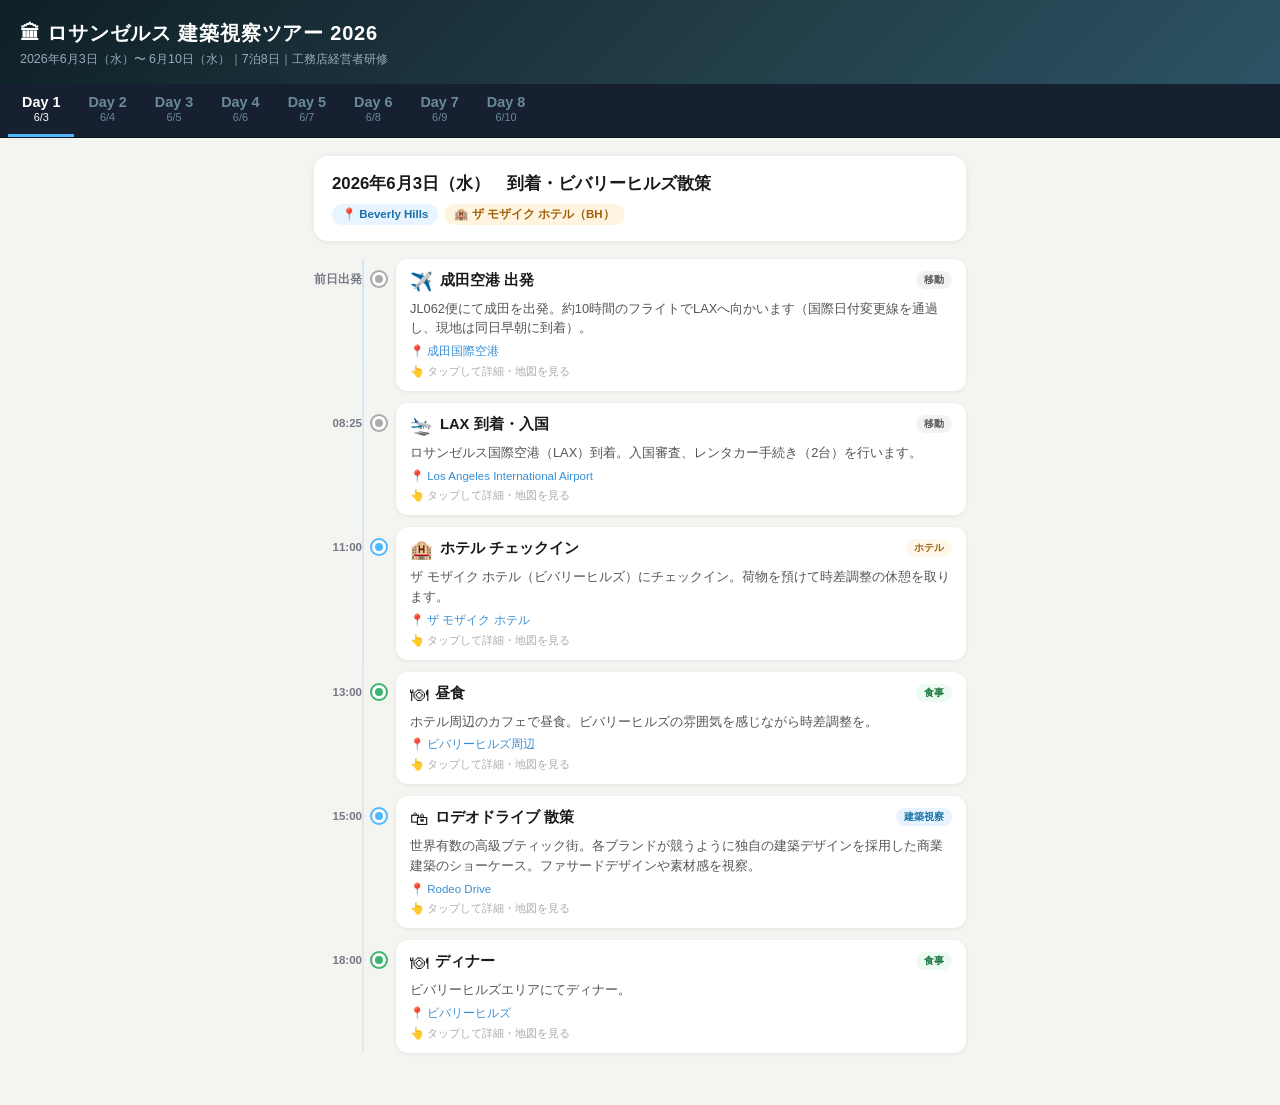
==== index.html @ 6a76db11 "Deploy LA Tour App to GitHub Pages Co-Authored-By: Claude Sonnet 4.6 <noreply@anthropic.com>" ====
<!DOCTYPE html>
<html lang="ja">
<head>
    <meta charset="UTF-8">
    <meta name="viewport" content="width=device-width, initial-scale=1.0">
    <title>LA 建築視察ツアー 2026</title>
    <style>
        * { box-sizing: border-box; margin: 0; padding: 0; }
        body {
            font-family: -apple-system, BlinkMacSystemFont, 'Hiragino Sans', 'Noto Sans JP', sans-serif;
            background: #f4f4f0;
            color: #1a1a1a;
            min-height: 100vh;
        }

        header {
            background: linear-gradient(135deg, #0f2027, #203a43, #2c5364);
            color: white;
            padding: 20px 20px 16px;
        }
        header h1 { font-size: 1.25rem; font-weight: 800; letter-spacing: 0.04em; }
        header .subtitle { font-size: 0.78rem; color: #9ab; margin-top: 4px; }

        .day-tabs {
            display: flex;
            overflow-x: auto;
            background: #162030;
            padding: 0 8px;
            scrollbar-width: none;
            border-bottom: 1px solid #0a1520;
        }
        .day-tabs::-webkit-scrollbar { display: none; }

        .day-tab {
            flex-shrink: 0;
            padding: 10px 14px;
            color: #6a8a9a;
            cursor: pointer;
            font-size: 0.75rem;
            border-bottom: 3px solid transparent;
            text-align: center;
            transition: all 0.2s;
        }
        .day-tab .dn { font-size: 0.9rem; font-weight: 800; display: block; }
        .day-tab .dd { font-size: 0.68rem; margin-top: 1px; }
        .day-tab:hover { color: #acd; }
        .day-tab.active { color: #fff; border-bottom-color: #4eb8ff; }

        .main {
            max-width: 680px;
            margin: 0 auto;
            padding: 18px 14px 40px;
        }

        .day-header {
            background: white;
            border-radius: 14px;
            padding: 16px 18px;
            margin-bottom: 18px;
            box-shadow: 0 1px 6px rgba(0,0,0,0.07);
        }
        .day-header h2 { font-size: 1.05rem; font-weight: 800; line-height: 1.4; }
        .day-header .badges { display: flex; flex-wrap: wrap; gap: 6px; margin-top: 8px; }
        .badge {
            display: inline-flex; align-items: center; gap: 4px;
            font-size: 0.72rem; font-weight: 600;
            padding: 3px 10px; border-radius: 20px;
        }
        .badge-area { background: #e8f4ff; color: #1a6fa8; }
        .badge-hotel { background: #fff4e0; color: #a0600a; }

        .timeline { position: relative; }
        .timeline::before {
            content: '';
            position: absolute;
            left: 48px;
            top: 0; bottom: 0;
            width: 2px;
            background: linear-gradient(to bottom, #d0e8f8, #e8e8e8);
        }

        .event-card {
            display: flex;
            gap: 10px;
            margin-bottom: 12px;
            position: relative;
        }
        .event-time {
            width: 48px;
            text-align: right;
            font-size: 0.72rem;
            font-weight: 700;
            color: #778;
            padding-top: 13px;
            flex-shrink: 0;
            line-height: 1.3;
        }
        .event-dot {
            width: 14px; height: 14px;
            border-radius: 50%;
            background: #4eb8ff;
            border: 3px solid #fff;
            box-shadow: 0 0 0 2px #4eb8ff;
            flex-shrink: 0;
            margin-top: 13px;
            z-index: 1;
        }
        .event-dot.dot-special { background: #ff5f3a; box-shadow: 0 0 0 2px #ff5f3a; }
        .event-dot.dot-meal    { background: #3cb371; box-shadow: 0 0 0 2px #3cb371; }
        .event-dot.dot-move    { background: #aaa;    box-shadow: 0 0 0 2px #aaa; }

        .event-body {
            flex: 1;
            background: white;
            border-radius: 12px;
            padding: 12px 14px;
            box-shadow: 0 1px 4px rgba(0,0,0,0.07);
            transition: box-shadow 0.15s, transform 0.15s;
            min-width: 0;
        }
        .event-body.clickable { cursor: pointer; }
        .event-body.clickable:hover {
            box-shadow: 0 4px 14px rgba(0,0,0,0.13);
            transform: translateY(-1px);
        }

        .ev-head {
            display: flex; align-items: flex-start; gap: 7px; flex-wrap: wrap;
        }
        .ev-icon { font-size: 1.15rem; flex-shrink: 0; }
        .ev-title { font-weight: 700; font-size: 0.92rem; flex: 1; min-width: 0; }
        .ev-tag {
            font-size: 0.65rem; font-weight: 700;
            padding: 2px 8px; border-radius: 10px;
            white-space: nowrap; align-self: flex-start;
        }
        .t-arch  { background: #e8f4ff; color: #1a6fa8; }
        .t-spec  { background: #fff0eb; color: #c04010; }
        .t-meal  { background: #edfaf2; color: #1a7a40; }
        .t-move  { background: #f2f2f2; color: #555; }
        .t-free  { background: #f5eeff; color: #6a30a0; }
        .t-hotel { background: #fff8ea; color: #a06010; }

        .ev-desc {
            font-size: 0.8rem; color: #555;
            margin-top: 6px; line-height: 1.55;
        }
        .ev-loc {
            font-size: 0.72rem; color: #3a8fd4;
            margin-top: 6px; display: flex; align-items: center; gap: 3px;
        }
        .ev-hint {
            font-size: 0.7rem; color: #aaa;
            margin-top: 5px; display: flex; align-items: center; gap: 3px;
        }

        /* Modal */
        .overlay {
            display: none; position: fixed; inset: 0;
            background: rgba(0,0,0,0.55); z-index: 1000;
            backdrop-filter: blur(3px);
            align-items: flex-end; justify-content: center;
        }
        .overlay.open { display: flex; }
        @media (min-width: 580px) { .overlay.open { align-items: center; } }

        .modal {
            background: white; width: 100%; max-width: 520px;
            border-radius: 22px 22px 0 0;
            padding: 24px 20px 32px;
            max-height: 88vh; overflow-y: auto;
            animation: slideUp 0.22s ease;
        }
        @media (min-width: 580px) { .modal { border-radius: 20px; } }

        @keyframes slideUp {
            from { transform: translateY(24px); opacity: 0; }
            to   { transform: translateY(0);    opacity: 1; }
        }

        .modal-handle {
            width: 36px; height: 4px; background: #ddd;
            border-radius: 2px; margin: 0 auto 18px;
        }
        .modal-head {
            display: flex; align-items: flex-start; gap: 10px; margin-bottom: 14px;
        }
        .modal-icon-wrap {
            font-size: 2rem; line-height: 1;
            background: #f5f5f5; border-radius: 12px;
            padding: 8px; flex-shrink: 0;
        }
        .modal-title { font-size: 1.1rem; font-weight: 800; line-height: 1.3; }
        .modal-time-tag { display: flex; align-items: center; gap: 6px; margin-top: 5px; }
        .modal-time-text { font-size: 0.78rem; color: #777; }
        .modal-close {
            margin-left: auto; background: #f0f0f0;
            border: none; font-size: 1rem; cursor: pointer;
            color: #666; padding: 6px 10px; border-radius: 20px;
            font-weight: 700; flex-shrink: 0;
        }

        .m-divider { height: 1px; background: #eee; margin: 14px 0; }

        .m-section { margin-bottom: 14px; }
        .m-section h3 {
            font-size: 0.7rem; font-weight: 800; color: #999;
            text-transform: uppercase; letter-spacing: 0.08em;
            margin-bottom: 6px;
        }
        .m-section p {
            font-size: 0.87rem; line-height: 1.65; color: #333;
        }
        .arch-pills {
            display: flex; flex-wrap: wrap; gap: 6px;
        }
        .arch-pill {
            background: #f0f6ff; border: 1px solid #cce; color: #336;
            font-size: 0.72rem; padding: 3px 10px; border-radius: 20px;
        }

        .map-frame {
            width: 100%; height: 220px;
            border: none; border-radius: 14px;
            margin-top: 18px;
            display: block;
        }
    </style>
</head>
<body>

<header>
    <h1>🏛 ロサンゼルス 建築視察ツアー 2026</h1>
    <div class="subtitle">2026年6月3日（水）〜 6月10日（水）｜7泊8日｜工務店経営者研修</div>
</header>

<div class="day-tabs" id="dayTabs"></div>

<div class="main">
    <div class="day-header" id="dayHeader"></div>
    <div class="timeline" id="timeline"></div>
</div>

<div class="overlay" id="overlay">
    <div class="modal" id="modal">
        <div class="modal-handle"></div>
    </div>
</div>

<script>
const TAG = {
    arch:  { cls: 't-arch',  dot: '',           label: '建築視察' },
    spec:  { cls: 't-spec',  dot: 'dot-special', label: 'スペシャル' },
    meal:  { cls: 't-meal',  dot: 'dot-meal',    label: '食事' },
    move:  { cls: 't-move',  dot: 'dot-move',    label: '移動' },
    free:  { cls: 't-free',  dot: '',            label: 'フリー' },
    hotel: { cls: 't-hotel', dot: '',            label: 'ホテル' },
};

const DAYS = [
    {
        day: 1, date: '6/3', label: 'Day 1',
        fullDate: '2026年6月3日（水）',
        title: '到着・ビバリーヒルズ散策',
        area: 'Beverly Hills',
        hotel: 'ザ モザイク ホテル（BH）',
        events: [
            {
                time: '前日出発', icon: '✈️', tag: 'move',
                title: '成田空港 出発',
                desc: 'JL062便にて成田を出発。約10時間のフライトでLAXへ向かいます（国際日付変更線を通過し、現地は同日早朝に到着）。',
                loc: '成田国際空港', addr: '成田国際空港, 千葉県成田市', hasMap: true,
            },
            {
                time: '08:25', icon: '🛬', tag: 'move',
                title: 'LAX 到着・入国',
                desc: 'ロサンゼルス国際空港（LAX）到着。入国審査、レンタカー手続き（2台）を行います。',
                loc: 'Los Angeles International Airport', addr: 'Los Angeles International Airport, Los Angeles, CA', hasMap: true,
            },
            {
                time: '11:00', icon: '🏨', tag: 'hotel',
                title: 'ホテル チェックイン',
                desc: 'ザ モザイク ホテル（ビバリーヒルズ）にチェックイン。荷物を預けて時差調整の休憩を取ります。',
                loc: 'ザ モザイク ホテル', addr: '125 Spalding Dr, Beverly Hills, CA 90212', hasMap: true,
            },
            {
                time: '13:00', icon: '🍽', tag: 'meal',
                title: '昼食',
                desc: 'ホテル周辺のカフェで昼食。ビバリーヒルズの雰囲気を感じながら時差調整を。',
                loc: 'ビバリーヒルズ周辺', addr: 'Beverly Hills, CA 90210', hasMap: true,
            },
            {
                time: '15:00', icon: '🛍', tag: 'arch',
                title: 'ロデオドライブ 散策',
                desc: '世界有数の高級ブティック街。各ブランドが競うように独自の建築デザインを採用した商業建築のショーケース。ファサードデザインや素材感を視察。',
                loc: 'Rodeo Drive', addr: 'Rodeo Dr, Beverly Hills, CA 90210', hasMap: true,
                detail: '【視察ポイント】\n・各ブランド旗艦店のファサードデザインと差別化戦略\n・路面店建築における採光・開口部の工夫\n・街並みと個性の両立（高さ制限・素材ルール）',
            },
            {
                time: '18:00', icon: '🍽', tag: 'meal',
                title: 'ディナー',
                desc: 'ビバリーヒルズエリアにてディナー。',
                loc: 'ビバリーヒルズ', addr: 'Beverly Hills, CA 90210', hasMap: true,
            },
        ]
    },
    {
        day: 2, date: '6/4', label: 'Day 2',
        fullDate: '2026年6月4日（木）',
        title: 'ユニバーサルスタジオ・ハリウッド（終日）',
        area: 'Universal City',
        hotel: 'ザ モザイク ホテル（BH）',
        events: [
            {
                time: '09:00', icon: '🚗', tag: 'move',
                title: 'ホテル 出発',
                desc: 'ホテルを出発してユニバーサルスタジオへ向かいます（約30分）。',
                loc: 'ザ モザイク ホテル', addr: '125 Spalding Dr, Beverly Hills, CA 90212', hasMap: false,
            },
            {
                time: '10:00', icon: '🎢', tag: 'spec',
                title: 'ユニバーサルスタジオ・ハリウッド 到着',
                desc: '映画スタジオとテーマパークが融合した世界最大級のエンターテインメント施設。スタジオツアーでは実際の映画セットを間近に体験。',
                loc: 'Universal Studios Hollywood', addr: '100 Universal City Plaza, Universal City, CA 91608', hasMap: true,
                detail: '【体験ポイント】\n・スタジオツアーで映画セットの空間演出を体感\n・大規模施設の動線設計・サインデザイン\n・テーマパーク建築の没入感演出技法\n\nエンターテインメント建築が来訪者を引き込む仕掛けに着目してみましょう。',
            },
            {
                time: '10:30', icon: '🎬', tag: 'free',
                title: '終日 パーク内自由行動',
                desc: 'スタジオツアー、各種アトラクションを自由に体験。ウィザーディング・ワールド・オブ・ハリー・ポッターなど話題エリアも注目。',
                loc: 'Universal Studios Hollywood', addr: '', hasMap: false,
            },
            {
                time: '18:00', icon: '🚗', tag: 'move',
                title: 'パーク 出発',
                desc: 'パークを出発。ホテルへ向かいます（約45分）。',
                loc: '', addr: '', hasMap: false,
            },
            {
                time: '19:00', icon: '🏨', tag: 'hotel',
                title: 'ホテル 帰着',
                desc: 'ザ モザイク ホテルへ帰着。明日の建築視察に備えて休息。',
                loc: 'ザ モザイク ホテル', addr: '125 Spalding Dr, Beverly Hills, CA 90212', hasMap: false,
            },
        ]
    },
    {
        day: 3, date: '6/5', label: 'Day 3',
        fullDate: '2026年6月5日（金）',
        title: 'シンドラー・ハウス ＋ イームズ・ハウス',
        area: 'West Hollywood / Pacific Palisades',
        hotel: 'ザ モザイク ホテル（BH）',
        events: [
            {
                time: '11:00', icon: '🏠', tag: 'arch',
                title: 'シンドラー・ハウス（MAK Center）',
                desc: '1921-22年。R.M.シンドラー設計。傾斜型枠コンクリート壁と可動パネル・木製フレームの融合。協同生活を想定した実験的住宅。カリフォルニア・モダニズムの原点。',
                loc: 'MAK Center / Schindler House', addr: '835 N Kings Rd, West Hollywood, CA 90069', hasMap: true,
                architect: 'R.M. シンドラー', year: '1921-22年', style: 'カリフォルニア・モダニズム',
                detail: '【視察ポイント】\n① 傾斜型枠コンクリート壁の表情と質感\n② 可動パネルによる屋内・屋外境界の曖昧化\n③ 協同生活のための独創的な空間構成\n\n【実務への応用】\n可動間仕切りの活用でLDKを多目的可変空間に。中庭型プランで都市部狭小地でもプライバシーと採光を両立。',
            },
            {
                time: '13:00', icon: '🍽', tag: 'meal',
                title: '昼食（メルローズ・アベニュー）',
                desc: 'トレンディなメルローズ通り沿いのレストランで昼食。アートギャラリーやブティックが立ち並ぶLAのカルチャースポット。',
                loc: 'Melrose Avenue', addr: 'Melrose Ave, West Hollywood, CA 90046', hasMap: true,
            },
            {
                time: '14:30', icon: '🏠', tag: 'arch',
                title: 'イームズ・ハウス（Case Study House #8）',
                desc: '1949年。チャールズ＆レイ・イームズ設計。カタログ注文可能な規格部材を用いた実験住宅。モンドリアン風カラフルパネルと軽快な鉄骨フレームが特徴。産業と自然の共生を体現。',
                loc: 'Eames House', addr: '203 Chautauqua Blvd, Pacific Palisades, CA 90272', hasMap: true,
                architect: 'チャールズ＆レイ・イームズ', year: '1949年', style: 'ケーススタディ・ハウス（プレファブ工法）',
                detail: '【視察ポイント】\n① 工業製品の規格部材を住宅に転用する発想\n② カラーパネルの配色とグリッド構成\n③ ユーカリの森に囲まれた敷地との共存\n\n【実務への応用】\n既製品サッシや鋼材でコストとデザインを両立する「規格部材活用」の先進事例。大開口×断熱性能の両立ヒントも多数。',
            },
            {
                time: '16:30', icon: '🌆', tag: 'free',
                title: 'サンセット・ストリップ',
                desc: '夕刻のサンセット大通りを散策。エンターテインメント・音楽文化の発信地として知られる歴史的なストリート。',
                loc: 'Sunset Strip', addr: 'Sunset Blvd, West Hollywood, CA 90069', hasMap: true,
            },
            {
                time: '18:00', icon: '🏨', tag: 'hotel',
                title: 'ホテル 帰着',
                desc: 'ザ モザイク ホテルへ帰着。',
                loc: 'ザ モザイク ホテル', addr: '125 Spalding Dr, Beverly Hills, CA 90212', hasMap: false,
            },
        ]
    },
    {
        day: 4, date: '6/6', label: 'Day 4',
        fullDate: '2026年6月6日（土）',
        title: 'ギャンブル邸・ホリーホック・ハウス → DTLA移動',
        area: 'Pasadena → Downtown LA',
        hotel: 'オムニ ロサンゼルス ホテル（DTLA）',
        events: [
            {
                time: '08:00', icon: '🏨', tag: 'move',
                title: 'チェックアウト・出発',
                desc: 'ザ モザイク ホテルをチェックアウト。荷物を車に積んでパサデナへ出発。',
                loc: 'ザ モザイク ホテル', addr: '125 Spalding Dr, Beverly Hills, CA 90212', hasMap: false,
            },
            {
                time: '11:40', icon: '🏛', tag: 'arch',
                title: 'ギャンブル邸',
                desc: '1908年。グリーン＆グリーン設計。アメリカン・クラフツマン様式の最高傑作。日本建築の影響を受けた深い軒、精緻な木組み、ステンドグラスの照明など手仕事の美しさが細部に宿る。',
                loc: 'Gamble House', addr: '4 Westmoreland Pl, Pasadena, CA 91103', hasMap: true,
                architect: 'グリーン＆グリーン', year: '1908年', style: 'アメリカン・クラフツマン',
                detail: '【視察ポイント】\n① 深い軒と庇（夏の日射遮蔽・雨仕舞の技法）\n② 精緻な木組みの継手・仕口（日本の大工技術との比較）\n③ 各部屋の素材感・照明デザインの一体感\n\n【実務への応用】\n深い軒は「夏の日射遮蔽＋中間領域としての軒下空間」として現代住宅に応用可。日本建築を取り入れたデザインのヒントが随所に。',
            },
            {
                time: '15:00', icon: '🏛', tag: 'arch',
                title: 'ホリーホック・ハウス',
                desc: '1921年。フランク・ロイド・ライト設計。マヤ・リバイバル様式の傑作。立葵（hollyhock）の装飾モチーフが特徴的。プレキャストコンクリートブロックを使用。丘の上からLAを見下ろす。',
                loc: 'Hollyhock House', addr: '4800 Hollywood Blvd, Los Angeles, CA 90027', hasMap: true,
                architect: 'フランク・ロイド・ライト', year: '1921年', style: 'マヤ・リバイバル / 有機的建築',
                detail: '【視察ポイント】\n① プレキャストコンクリートブロックの組積技法\n② 繰り返しモチーフによる装飾の統一感（立葵文様）\n③ 地形を生かした建物配置と眺望の演出\n\n【実務への応用】\nライトの「大地に根ざした建築」思想。地形・方位・眺望を設計の出発点とするアプローチは、土地の魅力を引き出す住宅設計に直結。',
            },
            {
                time: '17:00', icon: '🚗', tag: 'move',
                title: 'DTLA へ移動・チェックイン',
                desc: 'ダウンタウンLAのオムニ ロサンゼルス ホテルへ移動してチェックイン。後半の拠点。',
                loc: 'オムニ ロサンゼルス ホテル', addr: '251 S Olive St, Los Angeles, CA 90012', hasMap: true,
            },
            {
                time: '20:00', icon: '🍽', tag: 'meal',
                title: 'ホテル帰着・夕食',
                desc: 'チェックインを済ませ、ダウンタウンLAで夕食。',
                loc: 'オムニ ロサンゼルス ホテル周辺', addr: '251 S Olive St, Los Angeles, CA 90012', hasMap: true,
            },
        ]
    },
    {
        day: 5, date: '6/7', label: 'Day 5',
        fullDate: '2026年6月7日（日）',
        title: '終日フリータイム ＋ MLB観戦',
        area: 'Downtown LA',
        hotel: 'オムニ ロサンゼルス ホテル（DTLA）',
        events: [
            {
                time: '日中', icon: '✨', tag: 'free',
                title: '自由行動・フリータイム',
                desc: 'ショッピング、ビーチ散策、観光など思い思いの時間をお過ごしください。夜のMLB観戦に備えてリフレッシュを。',
                loc: 'Los Angeles', addr: '', hasMap: false,
                detail: '【おすすめスポット】\n🏖 サンタモニカ・ピア＆ビーチ（ルート66終点）\n🔭 グリフィス天文台（映画「ラ・ラ・ランド」ロケ地）\n🛍 メルローズ・アベニュー（ショッピング）\n🏛 ゲティセンター（リチャード・マイヤー設計）',
            },
            {
                time: '〜推奨', icon: '🏖', tag: 'free',
                title: 'サンタモニカ・ピア（おすすめ）',
                desc: '太平洋岸の象徴的な観光スポット。ルート66の終着点として有名。遊園地・水族館も併設。',
                loc: 'Santa Monica Pier', addr: '200 Santa Monica Pier, Santa Monica, CA 90401', hasMap: true,
            },
            {
                time: '〜推奨', icon: '🔭', tag: 'free',
                title: 'グリフィス天文台（おすすめ）',
                desc: '映画「ラ・ラ・ランド」のロケ地。LAを一望できる丘の上の天文台。建物自体もアールデコの名建築。',
                loc: 'Griffith Observatory', addr: '2800 E Observatory Rd, Los Angeles, CA 90027', hasMap: true,
            },
            {
                time: '19:10', icon: '⚾', tag: 'spec',
                title: 'MLB観戦　ドジャース vs エンゼルス',
                desc: 'ドジャースタジアムにてメジャーリーグ観戦。試合開始19:10予定（変更の可能性あり）。スタジアムグルメや野球文化も体験してください。試合1時間前には入場を。',
                loc: 'Dodger Stadium', addr: '1000 Vin Scully Ave, Los Angeles, CA 90012', hasMap: true,
                detail: '【スタジアム情報】\n・収容人数：約56,000人（MLB最大級）\n・開場：1962年（歴史的スタジアム）\n・名物グルメ：ドジャードッグは必食！\n・試合開始：19:10予定\n\n【建築視察として】\n1962年設計の大規模スポーツ施設。駐車場配置・動線・眺望設計など大規模公共施設のマスタープランを体感できます。',
            },
            {
                time: '23:00', icon: '🏨', tag: 'hotel',
                title: 'ホテル 帰着',
                desc: '試合終了後、オムニ ロサンゼルス ホテルへ帰着。',
                loc: 'オムニ ロサンゼルス ホテル', addr: '251 S Olive St, Los Angeles, CA 90012', hasMap: false,
            },
        ]
    },
    {
        day: 6, date: '6/8', label: 'Day 6',
        fullDate: '2026年6月8日（月）',
        title: 'ダウンタウン 徒歩集中視察',
        area: 'Downtown LA（徒歩）',
        hotel: 'オムニ ロサンゼルス ホテル（DTLA）',
        events: [
            {
                time: '09:00', icon: '🚶', tag: 'move',
                title: 'ホテル 出発（徒歩）',
                desc: '本日は徒歩でダウンタウンの建築を集中視察します。',
                loc: 'オムニ ロサンゼルス ホテル', addr: '251 S Olive St, Los Angeles, CA 90012', hasMap: false,
            },
            {
                time: '09:30', icon: '🏛', tag: 'arch',
                title: 'ブラッドベリービル',
                desc: '1893年。ジョージ・ワイマン設計。LA最古の商業ビルの一つ。質素な外観と対照的に、内部には自然光が降り注ぐ壮大なアトリウム空間。精巧な鋳鉄製手すり・大理石階段・オープンケージ式エレベーターが必見。',
                loc: 'Bradbury Building', addr: '304 S Broadway, Los Angeles, CA 90013', hasMap: true,
                architect: 'ジョージ・ワイマン', year: '1893年', style: 'ビクトリアン・イタリアネート',
                detail: '【視察ポイント】\n① トップライトから差し込む自然光のアトリウム効果\n② 鋳鉄装飾の精巧なディテール（手すり・階段・EV）\n③ 外観と内部のギャップによるサプライズ演出\n\n【実務への応用】\n吹き抜けアトリウムで光と風を建物深部へ導く設計思想。現代住宅のトップライト計画・吹き抜けによる家族の気配感に応用可能。',
            },
            {
                time: '11:00', icon: '🎵', tag: 'arch',
                title: 'ウォルト・ディズニー・コンサートホール',
                desc: '2003年。フランク・ゲーリー設計。帆船をイメージしたステンレス曲面パネルが重なり合う外観。LAの文化的ランドマーク。音響設計も世界最高水準。',
                loc: 'Walt Disney Concert Hall', addr: '111 S Grand Ave, Los Angeles, CA 90012', hasMap: true,
                architect: 'フランク・ゲーリー', year: '2003年', style: '解体主義建築（デコンストラクティビズム）',
                detail: '【視察ポイント】\n① ステンレス曲面パネルの反射・陰影・素材感\n② 彫刻的な外観と音楽ホールとしての機能の融合\n③ パブリックスペースとしての屋外庭園\n\n【実務への応用】\nガルバリウム鋼板等の金属外装で陰影のあるファサード演出。曲面・折り板など形状変化による個性的な外観デザインの参考事例。',
            },
            {
                time: '12:30', icon: '🍽', tag: 'meal',
                title: '昼食（グランドセントラル・マーケット）',
                desc: '1917年創業のLA最大の屋内フードマーケット。多様なグルメが一堂に集まる歴史的市場建築。ブラッドベリービルのすぐ隣。',
                loc: 'Grand Central Market', addr: '317 S Broadway, Los Angeles, CA 90013', hasMap: true,
            },
            {
                time: '14:00', icon: '🎨', tag: 'arch',
                title: 'ザ・ブロード 美術館',
                desc: '2015年。ディラー・スコフィディオ＋レンフロ設計。「ヴェール・アンド・ヴォールト」コンセプト。ハニカム構造の白い多孔質外装が特徴。自然光を巧みに取り込む展示空間。隣接するディズニーCHとの対比が美しい。',
                loc: 'The Broad Museum', addr: '221 S Grand Ave, Los Angeles, CA 90012', hasMap: true,
                architect: 'ディラー・スコフィディオ＋レンフロ（DS+R）', year: '2015年', style: 'コンテンポラリー',
                detail: '【視察ポイント】\n① ハニカム構造外装の採光・通風・意匠効果\n② 「ヴェール」（外皮）と「ヴォールト」（収蔵庫）の二重構造\n③ 無料公開のパブリックロビーと有料展示室の構成\n\n【実務への応用】\nハニカム構造は断熱性・軽量性に優れる。カーポートや目隠しフェンスのモジュール化・半透明スクリーンなど住宅スケールへの応用が豊富。',
            },
            {
                time: '16:00', icon: '🏨', tag: 'hotel',
                title: 'ホテル 帰着',
                desc: '全建築視察完了。オムニ ロサンゼルス ホテルへ帰着。お疲れ様でした！',
                loc: 'オムニ ロサンゼルス ホテル', addr: '251 S Olive St, Los Angeles, CA 90012', hasMap: false,
            },
        ]
    },
    {
        day: 7, date: '6/9', label: 'Day 7',
        fullDate: '2026年6月9日（火）',
        title: '帰国移動（LAX発）',
        area: 'Los Angeles → 機内',
        hotel: '機内泊',
        events: [
            {
                time: '06:00', icon: '⏰', tag: 'hotel',
                title: '起床・朝食',
                desc: '早起きして朝食を済ませ、帰国の準備をします。',
                loc: 'オムニ ロサンゼルス ホテル', addr: '', hasMap: false,
            },
            {
                time: '07:00', icon: '🏨', tag: 'move',
                title: 'チェックアウト・出発',
                desc: 'オムニ ロサンゼルス ホテルをチェックアウト。LAXへ向けて出発（車で約30分）。',
                loc: 'オムニ ロサンゼルス ホテル', addr: '', hasMap: false,
            },
            {
                time: '07:30', icon: '🚗', tag: 'move',
                title: 'LAX 到着・レンタカー返却',
                desc: 'LAXにてレンタカーを返却。チェックイン・搭乗手続きへ。',
                loc: 'LAX Airport', addr: 'Los Angeles International Airport, Los Angeles, CA', hasMap: true,
            },
            {
                time: '10:25', icon: '✈️', tag: 'move',
                title: 'LAX 出発（成田行き）',
                desc: 'JL061便にてLAXを出発。国際日付変更線を通過して成田へ向かいます。機内泊となります。',
                loc: 'LAX Airport', addr: 'Los Angeles International Airport, Los Angeles, CA', hasMap: true,
            },
        ]
    },
    {
        day: 8, date: '6/10', label: 'Day 8',
        fullDate: '2026年6月10日（水）',
        title: '成田到着・解散',
        area: '成田',
        hotel: '－（解散）',
        events: [
            {
                time: '14:10', icon: '🛬', tag: 'move',
                title: '成田国際空港 着',
                desc: 'JL061便にて成田国際空港に到着。7泊8日の建築視察研修ツアー終了。現地で得た知見をぜひ今後の設計・事業にお役立てください。',
                loc: '成田国際空港', addr: '成田国際空港, 千葉県成田市', hasMap: true,
            },
            {
                time: '到着後', icon: '🎉', tag: 'free',
                title: 'ツアー解散',
                desc: '8日間の研修お疲れ様でした！各自で帰路につきます。',
                loc: '成田国際空港', addr: '', hasMap: false,
            },
        ]
    },
];

let activeDay = 0;

function buildTabs() {
    const el = document.getElementById('dayTabs');
    DAYS.forEach((d, i) => {
        const tab = document.createElement('div');
        tab.className = 'day-tab' + (i === 0 ? ' active' : '');
        tab.innerHTML = `<span class="dn">${d.label}</span><span class="dd">${d.date}</span>`;
        tab.addEventListener('click', () => selectDay(i));
        el.appendChild(tab);
    });
}

function selectDay(i) {
    activeDay = i;
    document.querySelectorAll('.day-tab').forEach((t, j) => t.classList.toggle('active', j === i));
    const tab = document.querySelector(`.day-tab:nth-child(${i + 1})`);
    if (tab) tab.scrollIntoView({ behavior: 'smooth', block: 'nearest', inline: 'center' });
    renderDay(DAYS[i]);
}

function renderDay(d) {
    const hdr = document.getElementById('dayHeader');
    hdr.innerHTML = `
        <h2>${d.fullDate}　${d.title}</h2>
        <div class="badges">
            <span class="badge badge-area">📍 ${d.area}</span>
            <span class="badge badge-hotel">🏨 ${d.hotel}</span>
        </div>`;

    const tl = document.getElementById('timeline');
    tl.innerHTML = '';

    d.events.forEach(ev => {
        const cfg = TAG[ev.tag] || TAG.free;
        const clickable = ev.hasMap || ev.detail;
        const card = document.createElement('div');
        card.className = 'event-card';
        card.innerHTML = `
            <div class="event-time">${ev.time}</div>
            <div class="event-dot ${cfg.dot}"></div>
            <div class="event-body${clickable ? ' clickable' : ''}">
                <div class="ev-head">
                    <span class="ev-icon">${ev.icon}</span>
                    <span class="ev-title">${ev.title}</span>
                    <span class="ev-tag ${cfg.cls}">${cfg.label}</span>
                </div>
                <div class="ev-desc">${ev.desc}</div>
                ${ev.hasMap && ev.loc ? `<div class="ev-loc">📍 ${ev.loc}</div>` : ''}
                ${clickable ? `<div class="ev-hint">👆 タップして詳細・地図を見る</div>` : ''}
            </div>`;
        if (clickable) card.querySelector('.event-body').addEventListener('click', () => openModal(ev));
        tl.appendChild(card);
    });
}

function openModal(ev) {
    const cfg = TAG[ev.tag] || TAG.free;
    const modal = document.getElementById('modal');

    let archBlock = '';
    if (ev.architect) {
        archBlock = `
            <div class="m-section">
                <h3>建築情報</h3>
                <div class="arch-pills">
                    <span class="arch-pill">🏗 ${ev.architect}</span>
                    <span class="arch-pill">📅 ${ev.year}</span>
                    <span class="arch-pill">🎨 ${ev.style}</span>
                </div>
            </div>
            <div class="m-divider"></div>`;
    }

    let detailBlock = '';
    if (ev.detail) {
        detailBlock = `
            <div class="m-section">
                <h3>詳細・視察ポイント</h3>
                <p>${ev.detail.replace(/\n/g, '<br>')}</p>
            </div>
            <div class="m-divider"></div>`;
    }

    let mapBtn = '';
    if (ev.hasMap && ev.addr) {
        const q = encodeURIComponent(ev.addr);
        const src = `https://maps.google.com/maps?q=${q}&output=embed&hl=ja`;
        mapBtn = `<div class="m-section"><h3>地図</h3></div>
        <iframe class="map-frame" src="${src}" allowfullscreen loading="lazy" referrerpolicy="no-referrer-when-downgrade"></iframe>`;
    }

    modal.innerHTML = `
        <div class="modal-handle"></div>
        <div class="modal-head">
            <div class="modal-icon-wrap">${ev.icon}</div>
            <div>
                <div class="modal-title">${ev.title}</div>
                <div class="modal-time-tag">
                    <span class="modal-time-text">${ev.time}</span>
                    <span class="ev-tag ${cfg.cls}">${cfg.label}</span>
                </div>
            </div>
            <button class="modal-close" onclick="closeModal()">✕</button>
        </div>
        <div class="m-divider"></div>
        ${archBlock}
        <div class="m-section">
            <h3>概要</h3>
            <p>${ev.desc}</p>
        </div>
        <div class="m-divider"></div>
        ${detailBlock}
        ${ev.hasMap && ev.loc ? `
        <div class="m-section">
            <h3>場所</h3>
            <p>📍 ${ev.loc}</p>
        </div>` : ''}
        ${mapBtn}`;

    document.getElementById('overlay').classList.add('open');
}

function closeModal() {
    document.getElementById('overlay').classList.remove('open');
}

document.getElementById('overlay').addEventListener('click', e => {
    if (e.target === document.getElementById('overlay')) closeModal();
});

buildTabs();
renderDay(DAYS[0]);
</script>
</body>
</html>
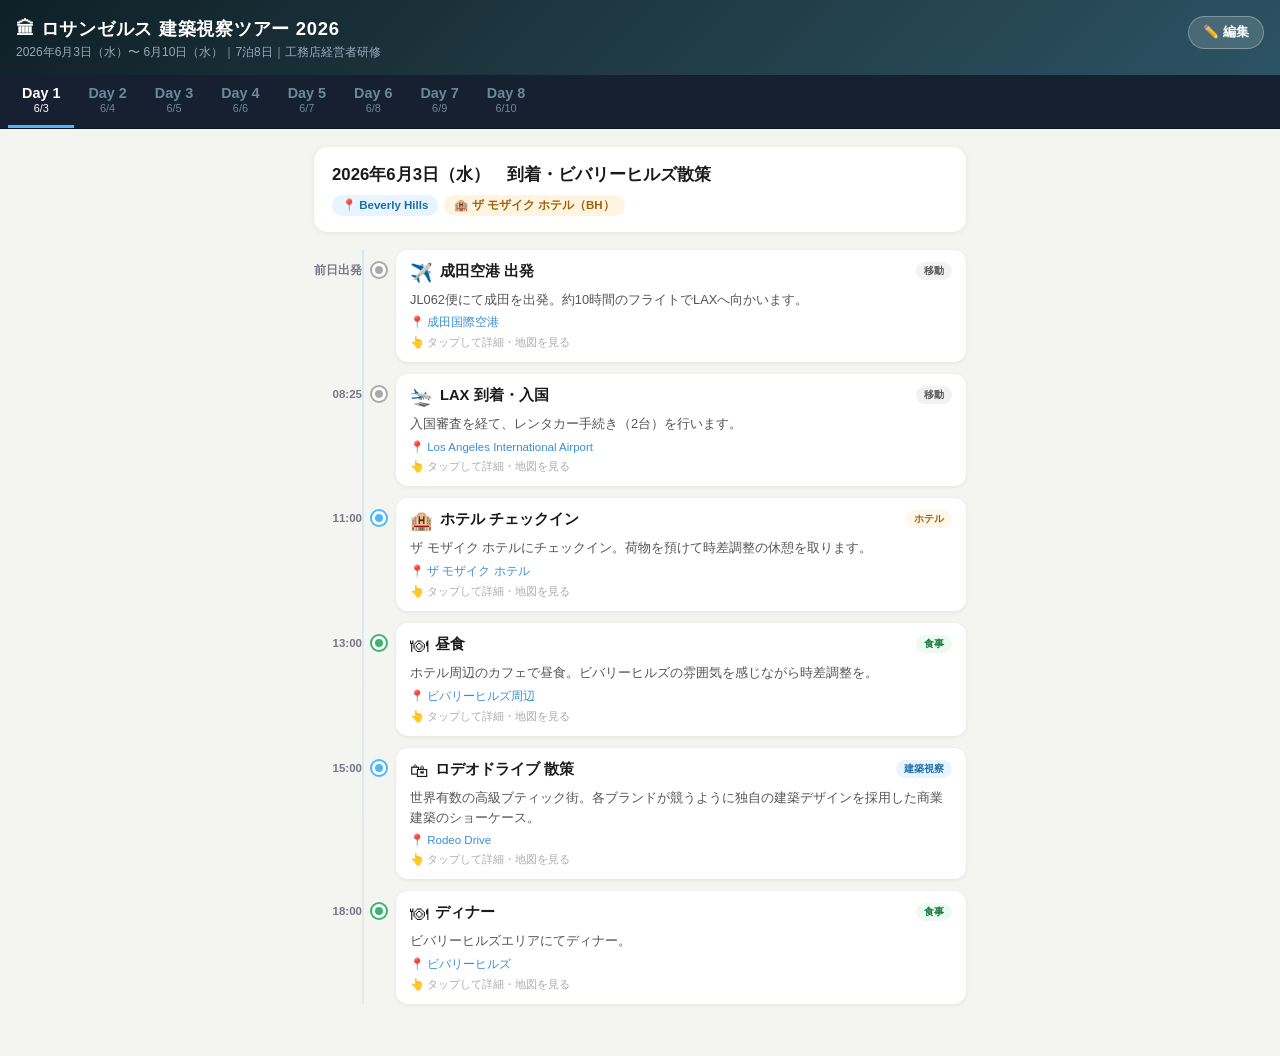
==== commit 1cf9ea59: "Deploy: add schedule edit mode Co-Authored-By: Claude Sonnet 4.6 <noreply@anthropic.com>" ====
--- a/index.html
+++ b/index.html
@@ -13,50 +13,65 @@
             min-height: 100vh;
         }
 
+        /* ── Header ── */
         header {
             background: linear-gradient(135deg, #0f2027, #203a43, #2c5364);
             color: white;
-            padding: 20px 20px 16px;
-        }
-        header h1 { font-size: 1.25rem; font-weight: 800; letter-spacing: 0.04em; }
-        header .subtitle { font-size: 0.78rem; color: #9ab; margin-top: 4px; }
-
+            padding: 16px 16px 14px;
+        }
+        .header-inner { display: flex; align-items: flex-start; justify-content: space-between; gap: 10px; }
+        header h1 { font-size: 1.15rem; font-weight: 800; letter-spacing: 0.04em; }
+        header .subtitle { font-size: 0.75rem; color: #9ab; margin-top: 3px; }
+        .edit-toggle {
+            flex-shrink: 0;
+            background: rgba(255,255,255,0.15);
+            color: white; border: 1px solid rgba(255,255,255,0.3);
+            padding: 7px 14px; border-radius: 20px;
+            font-size: 0.8rem; font-weight: 700; cursor: pointer;
+            white-space: nowrap; transition: background 0.2s;
+        }
+        .edit-toggle:hover { background: rgba(255,255,255,0.25); }
+        .edit-toggle.active { background: #f59e0b; border-color: #f59e0b; color: #1a1a1a; }
+
+        /* ── Edit banner ── */
+        .edit-banner {
+            background: #fef3c7; border-bottom: 2px solid #f59e0b;
+            padding: 10px 16px;
+            display: flex; align-items: center; justify-content: space-between; gap: 10px;
+        }
+        .edit-banner-text { font-size: 0.82rem; font-weight: 700; color: #92400e; }
+        .btn-reset {
+            font-size: 0.75rem; font-weight: 700;
+            background: white; color: #92400e;
+            border: 1px solid #f59e0b; border-radius: 16px;
+            padding: 5px 12px; cursor: pointer; white-space: nowrap;
+        }
+        .btn-reset:hover { background: #fef9ee; }
+
+        /* ── Day tabs ── */
         .day-tabs {
-            display: flex;
-            overflow-x: auto;
-            background: #162030;
-            padding: 0 8px;
-            scrollbar-width: none;
-            border-bottom: 1px solid #0a1520;
+            display: flex; overflow-x: auto;
+            background: #162030; padding: 0 8px;
+            scrollbar-width: none; border-bottom: 1px solid #0a1520;
         }
         .day-tabs::-webkit-scrollbar { display: none; }
-
         .day-tab {
-            flex-shrink: 0;
-            padding: 10px 14px;
-            color: #6a8a9a;
-            cursor: pointer;
-            font-size: 0.75rem;
-            border-bottom: 3px solid transparent;
-            text-align: center;
-            transition: all 0.2s;
+            flex-shrink: 0; padding: 10px 14px;
+            color: #6a8a9a; cursor: pointer;
+            font-size: 0.75rem; border-bottom: 3px solid transparent;
+            text-align: center; transition: all 0.2s;
         }
         .day-tab .dn { font-size: 0.9rem; font-weight: 800; display: block; }
         .day-tab .dd { font-size: 0.68rem; margin-top: 1px; }
         .day-tab:hover { color: #acd; }
         .day-tab.active { color: #fff; border-bottom-color: #4eb8ff; }
 
-        .main {
-            max-width: 680px;
-            margin: 0 auto;
-            padding: 18px 14px 40px;
-        }
+        /* ── Main ── */
+        .main { max-width: 680px; margin: 0 auto; padding: 18px 14px 40px; }
 
         .day-header {
-            background: white;
-            border-radius: 14px;
-            padding: 16px 18px;
-            margin-bottom: 18px;
+            background: white; border-radius: 14px;
+            padding: 16px 18px; margin-bottom: 18px;
             box-shadow: 0 1px 6px rgba(0,0,0,0.07);
         }
         .day-header h2 { font-size: 1.05rem; font-weight: 800; line-height: 1.4; }
@@ -69,64 +84,39 @@
         .badge-area { background: #e8f4ff; color: #1a6fa8; }
         .badge-hotel { background: #fff4e0; color: #a0600a; }
 
+        /* ── Timeline ── */
         .timeline { position: relative; }
         .timeline::before {
-            content: '';
-            position: absolute;
-            left: 48px;
-            top: 0; bottom: 0;
+            content: ''; position: absolute;
+            left: 48px; top: 0; bottom: 0;
             width: 2px;
             background: linear-gradient(to bottom, #d0e8f8, #e8e8e8);
         }
-
-        .event-card {
-            display: flex;
-            gap: 10px;
-            margin-bottom: 12px;
-            position: relative;
-        }
+        .event-card { display: flex; gap: 10px; margin-bottom: 12px; position: relative; }
         .event-time {
-            width: 48px;
-            text-align: right;
-            font-size: 0.72rem;
-            font-weight: 700;
-            color: #778;
-            padding-top: 13px;
-            flex-shrink: 0;
-            line-height: 1.3;
+            width: 48px; text-align: right;
+            font-size: 0.72rem; font-weight: 700; color: #778;
+            padding-top: 13px; flex-shrink: 0; line-height: 1.3;
         }
         .event-dot {
-            width: 14px; height: 14px;
-            border-radius: 50%;
-            background: #4eb8ff;
-            border: 3px solid #fff;
+            width: 14px; height: 14px; border-radius: 50%;
+            background: #4eb8ff; border: 3px solid #fff;
             box-shadow: 0 0 0 2px #4eb8ff;
-            flex-shrink: 0;
-            margin-top: 13px;
-            z-index: 1;
+            flex-shrink: 0; margin-top: 13px; z-index: 1;
         }
         .event-dot.dot-special { background: #ff5f3a; box-shadow: 0 0 0 2px #ff5f3a; }
         .event-dot.dot-meal    { background: #3cb371; box-shadow: 0 0 0 2px #3cb371; }
         .event-dot.dot-move    { background: #aaa;    box-shadow: 0 0 0 2px #aaa; }
-
         .event-body {
-            flex: 1;
-            background: white;
-            border-radius: 12px;
+            flex: 1; background: white; border-radius: 12px;
             padding: 12px 14px;
             box-shadow: 0 1px 4px rgba(0,0,0,0.07);
-            transition: box-shadow 0.15s, transform 0.15s;
-            min-width: 0;
+            transition: box-shadow 0.15s, transform 0.15s; min-width: 0;
         }
         .event-body.clickable { cursor: pointer; }
-        .event-body.clickable:hover {
-            box-shadow: 0 4px 14px rgba(0,0,0,0.13);
-            transform: translateY(-1px);
-        }
-
-        .ev-head {
-            display: flex; align-items: flex-start; gap: 7px; flex-wrap: wrap;
-        }
+        .event-body.clickable:hover { box-shadow: 0 4px 14px rgba(0,0,0,0.13); transform: translateY(-1px); }
+
+        .ev-head { display: flex; align-items: flex-start; gap: 7px; flex-wrap: wrap; }
         .ev-icon { font-size: 1.15rem; flex-shrink: 0; }
         .ev-title { font-weight: 700; font-size: 0.92rem; flex: 1; min-width: 0; }
         .ev-tag {
@@ -140,21 +130,45 @@
         .t-move  { background: #f2f2f2; color: #555; }
         .t-free  { background: #f5eeff; color: #6a30a0; }
         .t-hotel { background: #fff8ea; color: #a06010; }
-
-        .ev-desc {
-            font-size: 0.8rem; color: #555;
-            margin-top: 6px; line-height: 1.55;
-        }
-        .ev-loc {
-            font-size: 0.72rem; color: #3a8fd4;
-            margin-top: 6px; display: flex; align-items: center; gap: 3px;
-        }
-        .ev-hint {
-            font-size: 0.7rem; color: #aaa;
-            margin-top: 5px; display: flex; align-items: center; gap: 3px;
-        }
-
-        /* Modal */
+        .ev-desc { font-size: 0.8rem; color: #555; margin-top: 6px; line-height: 1.55; }
+        .ev-loc  { font-size: 0.72rem; color: #3a8fd4; margin-top: 6px; display: flex; align-items: center; gap: 3px; }
+        .ev-hint { font-size: 0.7rem; color: #aaa; margin-top: 5px; display: flex; align-items: center; gap: 3px; }
+
+        /* ── Edit strip ── */
+        .edit-strip {
+            display: none;
+            align-items: center; gap: 6px;
+            margin-top: 10px; padding-top: 10px;
+            border-top: 1px dashed #e0e0e0;
+        }
+        .edit-mode .edit-strip { display: flex; }
+        .edit-strip .move-btns { display: flex; gap: 3px; margin-right: auto; }
+        .strip-btn {
+            display: flex; align-items: center; gap: 4px;
+            font-size: 0.75rem; font-weight: 700;
+            padding: 5px 10px; border-radius: 8px;
+            border: none; cursor: pointer; transition: opacity 0.15s;
+        }
+        .strip-btn:hover { opacity: 0.8; }
+        .strip-btn:disabled { opacity: 0.3; cursor: default; }
+        .btn-up   { background: #f0f0f0; color: #444; }
+        .btn-down { background: #f0f0f0; color: #444; }
+        .btn-edit-ev { background: #e8f4ff; color: #1a6fa8; }
+        .btn-del  { background: #fff0f0; color: #c0392b; }
+
+        /* ── Add event button ── */
+        .btn-add-event {
+            display: none;
+            width: 100%; margin-top: 6px; padding: 13px;
+            background: white; color: #1a6fa8;
+            border: 2px dashed #b0d4f0; border-radius: 12px;
+            font-size: 0.9rem; font-weight: 700; cursor: pointer;
+            transition: background 0.15s;
+        }
+        .btn-add-event:hover { background: #f0f8ff; }
+        .edit-mode .btn-add-event { display: block; }
+
+        /* ── Detail modal ── */
         .overlay {
             display: none; position: fixed; inset: 0;
             background: rgba(0,0,0,0.55); z-index: 1000;
@@ -163,554 +177,573 @@
         }
         .overlay.open { display: flex; }
         @media (min-width: 580px) { .overlay.open { align-items: center; } }
-
         .modal {
             background: white; width: 100%; max-width: 520px;
             border-radius: 22px 22px 0 0;
-            padding: 24px 20px 32px;
-            max-height: 88vh; overflow-y: auto;
+            padding: 24px 20px 32px; max-height: 88vh; overflow-y: auto;
             animation: slideUp 0.22s ease;
         }
         @media (min-width: 580px) { .modal { border-radius: 20px; } }
+
+        /* ── Edit form modal ── */
+        .form-overlay {
+            display: none; position: fixed; inset: 0;
+            background: rgba(0,0,0,0.6); z-index: 1100;
+            backdrop-filter: blur(3px);
+            align-items: flex-end; justify-content: center;
+        }
+        .form-overlay.open { display: flex; }
+        @media (min-width: 580px) { .form-overlay.open { align-items: center; } }
+        .form-modal {
+            background: white; width: 100%; max-width: 540px;
+            border-radius: 22px 22px 0 0;
+            padding: 20px 18px 36px; max-height: 92vh; overflow-y: auto;
+            animation: slideUp 0.22s ease;
+        }
+        @media (min-width: 580px) { .form-modal { border-radius: 20px; } }
 
         @keyframes slideUp {
             from { transform: translateY(24px); opacity: 0; }
-            to   { transform: translateY(0);    opacity: 1; }
-        }
-
-        .modal-handle {
-            width: 36px; height: 4px; background: #ddd;
-            border-radius: 2px; margin: 0 auto 18px;
-        }
-        .modal-head {
-            display: flex; align-items: flex-start; gap: 10px; margin-bottom: 14px;
-        }
-        .modal-icon-wrap {
-            font-size: 2rem; line-height: 1;
-            background: #f5f5f5; border-radius: 12px;
-            padding: 8px; flex-shrink: 0;
-        }
+            to   { transform: translateY(0); opacity: 1; }
+        }
+
+        /* ── Shared modal parts ── */
+        .modal-handle { width: 36px; height: 4px; background: #ddd; border-radius: 2px; margin: 0 auto 18px; }
+        .modal-head { display: flex; align-items: flex-start; gap: 10px; margin-bottom: 14px; }
+        .modal-icon-wrap { font-size: 2rem; line-height: 1; background: #f5f5f5; border-radius: 12px; padding: 8px; flex-shrink: 0; }
         .modal-title { font-size: 1.1rem; font-weight: 800; line-height: 1.3; }
         .modal-time-tag { display: flex; align-items: center; gap: 6px; margin-top: 5px; }
         .modal-time-text { font-size: 0.78rem; color: #777; }
-        .modal-close {
-            margin-left: auto; background: #f0f0f0;
-            border: none; font-size: 1rem; cursor: pointer;
-            color: #666; padding: 6px 10px; border-radius: 20px;
-            font-weight: 700; flex-shrink: 0;
-        }
-
+        .modal-close { margin-left: auto; background: #f0f0f0; border: none; font-size: 1rem; cursor: pointer; color: #666; padding: 6px 10px; border-radius: 20px; font-weight: 700; flex-shrink: 0; }
         .m-divider { height: 1px; background: #eee; margin: 14px 0; }
-
         .m-section { margin-bottom: 14px; }
-        .m-section h3 {
-            font-size: 0.7rem; font-weight: 800; color: #999;
-            text-transform: uppercase; letter-spacing: 0.08em;
-            margin-bottom: 6px;
-        }
-        .m-section p {
-            font-size: 0.87rem; line-height: 1.65; color: #333;
-        }
-        .arch-pills {
-            display: flex; flex-wrap: wrap; gap: 6px;
-        }
-        .arch-pill {
-            background: #f0f6ff; border: 1px solid #cce; color: #336;
-            font-size: 0.72rem; padding: 3px 10px; border-radius: 20px;
-        }
-
-        .map-frame {
-            width: 100%; height: 220px;
-            border: none; border-radius: 14px;
-            margin-top: 18px;
-            display: block;
-        }
+        .m-section h3 { font-size: 0.7rem; font-weight: 800; color: #999; text-transform: uppercase; letter-spacing: 0.08em; margin-bottom: 6px; }
+        .m-section p { font-size: 0.87rem; line-height: 1.65; color: #333; }
+        .arch-pills { display: flex; flex-wrap: wrap; gap: 6px; }
+        .arch-pill { background: #f0f6ff; border: 1px solid #cce; color: #336; font-size: 0.72rem; padding: 3px 10px; border-radius: 20px; }
+        .map-frame { width: 100%; height: 220px; border: none; border-radius: 14px; margin-top: 18px; display: block; }
+
+        /* ── Form fields ── */
+        .form-title { font-size: 1rem; font-weight: 800; margin-bottom: 16px; display: flex; align-items: center; justify-content: space-between; }
+        .form-group { margin-bottom: 14px; }
+        .form-row { display: flex; gap: 10px; }
+        .form-row .form-group { flex: 1; }
+        .form-label { display: block; font-size: 0.72rem; font-weight: 700; color: #666; margin-bottom: 5px; text-transform: uppercase; letter-spacing: 0.05em; }
+        .form-req { color: #e55; }
+        .form-input, .form-select, .form-textarea {
+            width: 100%; padding: 9px 12px;
+            border: 1.5px solid #e0e0e0; border-radius: 9px;
+            font-size: 0.88rem; font-family: inherit; color: #1a1a1a; background: white;
+            transition: border-color 0.15s; appearance: none;
+        }
+        .form-input:focus, .form-select:focus, .form-textarea:focus { outline: none; border-color: #4eb8ff; }
+        .form-textarea { resize: vertical; min-height: 72px; }
+        .form-select { background-image: url("data:image/svg+xml,%3Csvg xmlns='http://www.w3.org/2000/svg' width='12' height='12' viewBox='0 0 12 12'%3E%3Cpath fill='%23666' d='M6 8L1 3h10z'/%3E%3C/svg%3E"); background-repeat: no-repeat; background-position: right 12px center; padding-right: 32px; }
+        .arch-fields { background: #f8f8ff; border: 1px solid #dde; border-radius: 10px; padding: 12px; margin-top: 4px; }
+        .arch-fields .form-group:last-child { margin-bottom: 0; }
+        .checkbox-row { display: flex; align-items: center; gap: 8px; }
+        .checkbox-row input[type=checkbox] { width: 18px; height: 18px; accent-color: #4eb8ff; cursor: pointer; }
+        .checkbox-row label { font-size: 0.85rem; cursor: pointer; }
+        .form-actions { display: flex; gap: 10px; margin-top: 20px; }
+        .btn-save { flex: 1; padding: 13px; background: linear-gradient(135deg, #1a7ad4, #0d5fa0); color: white; border: none; border-radius: 12px; font-size: 0.9rem; font-weight: 800; cursor: pointer; transition: opacity 0.2s; }
+        .btn-save:hover { opacity: 0.88; }
+        .btn-cancel-form { padding: 13px 20px; background: #f0f0f0; color: #555; border: none; border-radius: 12px; font-size: 0.9rem; font-weight: 700; cursor: pointer; }
+        .icon-picker { display: flex; flex-wrap: wrap; gap: 6px; margin-top: 8px; }
+        .icon-opt { font-size: 1.3rem; padding: 4px 6px; border-radius: 8px; cursor: pointer; border: 2px solid transparent; transition: border-color 0.15s; }
+        .icon-opt:hover, .icon-opt.selected { border-color: #4eb8ff; background: #e8f4ff; }
     </style>
 </head>
 <body>
 
 <header>
-    <h1>🏛 ロサンゼルス 建築視察ツアー 2026</h1>
-    <div class="subtitle">2026年6月3日（水）〜 6月10日（水）｜7泊8日｜工務店経営者研修</div>
+    <div class="header-inner">
+        <div>
+            <h1>🏛 ロサンゼルス 建築視察ツアー 2026</h1>
+            <div class="subtitle">2026年6月3日（水）〜 6月10日（水）｜7泊8日｜工務店経営者研修</div>
+        </div>
+        <button class="edit-toggle" id="editToggle" onclick="toggleEditMode()">✏️ 編集</button>
+    </div>
 </header>
 
+<div class="edit-banner" id="editBanner" style="display:none">
+    <span class="edit-banner-text">✏️ 編集モード — イベントの追加・変更・削除・並べ替えができます</span>
+    <button class="btn-reset" onclick="confirmReset()">🔄 初期化</button>
+</div>
+
 <div class="day-tabs" id="dayTabs"></div>
 
-<div class="main">
+<div class="main" id="mainArea">
     <div class="day-header" id="dayHeader"></div>
     <div class="timeline" id="timeline"></div>
+    <button class="btn-add-event" id="addEventBtn" onclick="openAddForm()">＋ イベントを追加</button>
 </div>
 
+<!-- Detail modal -->
 <div class="overlay" id="overlay">
-    <div class="modal" id="modal">
-        <div class="modal-handle"></div>
-    </div>
+    <div class="modal" id="modal"></div>
 </div>
 
+<!-- Edit form modal -->
+<div class="form-overlay" id="formOverlay">
+    <div class="form-modal" id="formModal"></div>
+</div>
+
 <script>
+/* ════════════════════════
+   DEFAULT DATA
+════════════════════════ */
+const DEFAULT_DAYS = [
+  {
+    day:1, date:'6/3', label:'Day 1', fullDate:'2026年6月3日（水）',
+    title:'到着・ビバリーヒルズ散策', area:'Beverly Hills', hotel:'ザ モザイク ホテル（BH）',
+    events:[
+      { time:'前日出発', icon:'✈️', tag:'move', title:'成田空港 出発', desc:'JL062便にて成田を出発。約10時間のフライトでLAXへ向かいます。', loc:'成田国際空港', addr:'成田国際空港, 千葉県成田市', hasMap:true },
+      { time:'08:25',   icon:'🛬', tag:'move', title:'LAX 到着・入国', desc:'入国審査を経て、レンタカー手続き（2台）を行います。', loc:'Los Angeles International Airport', addr:'Los Angeles International Airport, Los Angeles, CA', hasMap:true },
+      { time:'11:00',   icon:'🏨', tag:'hotel', title:'ホテル チェックイン', desc:'ザ モザイク ホテルにチェックイン。荷物を預けて時差調整の休憩を取ります。', loc:'ザ モザイク ホテル', addr:'125 Spalding Dr, Beverly Hills, CA 90212', hasMap:true },
+      { time:'13:00',   icon:'🍽', tag:'meal', title:'昼食', desc:'ホテル周辺のカフェで昼食。ビバリーヒルズの雰囲気を感じながら時差調整を。', loc:'ビバリーヒルズ周辺', addr:'Beverly Hills, CA 90210', hasMap:true },
+      { time:'15:00',   icon:'🛍', tag:'arch', title:'ロデオドライブ 散策', desc:'世界有数の高級ブティック街。各ブランドが競うように独自の建築デザインを採用した商業建築のショーケース。', loc:'Rodeo Drive', addr:'Rodeo Dr, Beverly Hills, CA 90210', hasMap:true, detail:'【視察ポイント】\n・各ブランド旗艦店のファサードデザインと差別化戦略\n・路面店建築における採光・開口部の工夫\n・街並みと個性の両立' },
+      { time:'18:00',   icon:'🍽', tag:'meal', title:'ディナー', desc:'ビバリーヒルズエリアにてディナー。', loc:'ビバリーヒルズ', addr:'Beverly Hills, CA 90210', hasMap:true },
+    ]
+  },
+  {
+    day:2, date:'6/4', label:'Day 2', fullDate:'2026年6月4日（木）',
+    title:'ユニバーサルスタジオ・ハリウッド（終日）', area:'Universal City', hotel:'ザ モザイク ホテル（BH）',
+    events:[
+      { time:'09:00', icon:'🚗', tag:'move', title:'ホテル 出発', desc:'ホテルを出発してユニバーサルスタジオへ向かいます（約30分）。', loc:'', addr:'', hasMap:false },
+      { time:'10:00', icon:'🎢', tag:'spec', title:'ユニバーサルスタジオ・ハリウッド 到着', desc:'映画スタジオとテーマパークが融合した世界最大級のエンターテインメント施設。', loc:'Universal Studios Hollywood', addr:'100 Universal City Plaza, Universal City, CA 91608', hasMap:true, detail:'【体験ポイント】\n・スタジオツアーで映画セットの空間演出を体感\n・大規模施設の動線設計・サインデザイン\n・テーマパーク建築の没入感演出技法' },
+      { time:'10:30', icon:'🎬', tag:'free', title:'終日 パーク内自由行動', desc:'スタジオツアー、各種アトラクションを自由に体験。', loc:'', addr:'', hasMap:false },
+      { time:'18:00', icon:'🚗', tag:'move', title:'パーク 出発', desc:'パークを出発。ホテルへ向かいます（約45分）。', loc:'', addr:'', hasMap:false },
+      { time:'19:00', icon:'🏨', tag:'hotel', title:'ホテル 帰着', desc:'ザ モザイク ホテルへ帰着。明日の建築視察に備えて休息。', loc:'', addr:'', hasMap:false },
+    ]
+  },
+  {
+    day:3, date:'6/5', label:'Day 3', fullDate:'2026年6月5日（金）',
+    title:'シンドラー・ハウス ＋ イームズ・ハウス', area:'West Hollywood / Pacific Palisades', hotel:'ザ モザイク ホテル（BH）',
+    events:[
+      { time:'11:00', icon:'🏠', tag:'arch', title:'シンドラー・ハウス（MAK Center）', desc:'1921-22年。R.M.シンドラー設計。傾斜型枠コンクリート壁と可動パネル・木製フレームの融合。カリフォルニア・モダニズムの原点。', loc:'MAK Center / Schindler House', addr:'835 N Kings Rd, West Hollywood, CA 90069', hasMap:true, architect:'R.M. シンドラー', year:'1921-22年', style:'カリフォルニア・モダニズム', detail:'【視察ポイント】\n① 傾斜型枠コンクリート壁の表情と質感\n② 可動パネルによる屋内・屋外境界の曖昧化\n③ 協同生活のための独創的な空間構成' },
+      { time:'13:00', icon:'🍽', tag:'meal', title:'昼食（メルローズ・アベニュー）', desc:'メルローズ通り沿いのレストランで昼食。', loc:'Melrose Avenue', addr:'Melrose Ave, West Hollywood, CA 90046', hasMap:true },
+      { time:'14:30', icon:'🏠', tag:'arch', title:'イームズ・ハウス（Case Study House #8）', desc:'1949年。チャールズ＆レイ・イームズ設計。規格部材を用いた実験住宅。モンドリアン風カラフルパネルと軽快な鉄骨フレームが特徴。', loc:'Eames House', addr:'203 Chautauqua Blvd, Pacific Palisades, CA 90272', hasMap:true, architect:'チャールズ＆レイ・イームズ', year:'1949年', style:'ケーススタディ・ハウス（プレファブ）', detail:'【視察ポイント】\n① 工業製品の規格部材を住宅に転用する発想\n② カラーパネルの配色とグリッド構成\n③ ユーカリの森に囲まれた敷地との共存' },
+      { time:'16:30', icon:'🌆', tag:'free', title:'サンセット・ストリップ', desc:'夕刻のサンセット大通りを散策。エンターテインメント文化の発信地。', loc:'Sunset Strip', addr:'Sunset Blvd, West Hollywood, CA 90069', hasMap:true },
+      { time:'18:00', icon:'🏨', tag:'hotel', title:'ホテル 帰着', desc:'ザ モザイク ホテルへ帰着。', loc:'', addr:'', hasMap:false },
+    ]
+  },
+  {
+    day:4, date:'6/6', label:'Day 4', fullDate:'2026年6月6日（土）',
+    title:'ギャンブル邸・ホリーホック・ハウス → DTLA移動', area:'Pasadena → Downtown LA', hotel:'オムニ ロサンゼルス ホテル（DTLA）',
+    events:[
+      { time:'08:00', icon:'🏨', tag:'move', title:'チェックアウト・出発', desc:'ザ モザイク ホテルをチェックアウト。パサデナへ出発。', loc:'', addr:'', hasMap:false },
+      { time:'11:40', icon:'🏛', tag:'arch', title:'ギャンブル邸', desc:'1908年。グリーン＆グリーン設計。アメリカン・クラフツマン様式の最高傑作。日本建築の影響を受けた深い軒、精緻な木組み。', loc:'Gamble House', addr:'4 Westmoreland Pl, Pasadena, CA 91103', hasMap:true, architect:'グリーン＆グリーン', year:'1908年', style:'アメリカン・クラフツマン', detail:'【視察ポイント】\n① 深い軒と庇（夏の日射遮蔽・雨仕舞の技法）\n② 精緻な木組みの継手・仕口\n③ 日本建築からの影響' },
+      { time:'15:00', icon:'🏛', tag:'arch', title:'ホリーホック・ハウス', desc:'1921年。フランク・ロイド・ライト設計。マヤ・リバイバル様式。立葵の装飾モチーフ、プレキャストコンクリートブロック使用。', loc:'Hollyhock House', addr:'4800 Hollywood Blvd, Los Angeles, CA 90027', hasMap:true, architect:'フランク・ロイド・ライト', year:'1921年', style:'マヤ・リバイバル / 有機的建築', detail:'【視察ポイント】\n① プレキャストコンクリートブロックの組積技法\n② 繰り返しモチーフによる装飾の統一感\n③ 地形を生かした建物配置と眺望の演出' },
+      { time:'17:00', icon:'🚗', tag:'move', title:'DTLA へ移動・チェックイン', desc:'オムニ ロサンゼルス ホテルへ移動してチェックイン。', loc:'オムニ ロサンゼルス ホテル', addr:'251 S Olive St, Los Angeles, CA 90012', hasMap:true },
+      { time:'20:00', icon:'🍽', tag:'meal', title:'夕食', desc:'ダウンタウンLAで夕食。', loc:'オムニ ロサンゼルス ホテル周辺', addr:'251 S Olive St, Los Angeles, CA 90012', hasMap:true },
+    ]
+  },
+  {
+    day:5, date:'6/7', label:'Day 5', fullDate:'2026年6月7日（日）',
+    title:'終日フリータイム ＋ MLB観戦', area:'Downtown LA', hotel:'オムニ ロサンゼルス ホテル（DTLA）',
+    events:[
+      { time:'日中',   icon:'✨', tag:'free', title:'自由行動・フリータイム', desc:'ショッピング、ビーチ散策、観光など思い思いの時間をお過ごしください。', loc:'', addr:'', hasMap:false, detail:'【おすすめスポット】\n🏖 サンタモニカ・ピア＆ビーチ\n🔭 グリフィス天文台\n🛍 メルローズ・アベニュー' },
+      { time:'〜推奨', icon:'🏖', tag:'free', title:'サンタモニカ・ピア', desc:'太平洋岸の象徴的な観光スポット。ルート66の終着点。', loc:'Santa Monica Pier', addr:'200 Santa Monica Pier, Santa Monica, CA 90401', hasMap:true },
+      { time:'〜推奨', icon:'🔭', tag:'free', title:'グリフィス天文台', desc:'映画「ラ・ラ・ランド」のロケ地。LAを一望できる丘の上の天文台。アールデコの名建築。', loc:'Griffith Observatory', addr:'2800 E Observatory Rd, Los Angeles, CA 90027', hasMap:true },
+      { time:'19:10', icon:'⚾', tag:'spec', title:'MLB観戦　ドジャース vs エンゼルス', desc:'ドジャースタジアムにてメジャーリーグ観戦。試合開始19:10予定。スタジアムグルメや野球文化も体験。', loc:'Dodger Stadium', addr:'1000 Vin Scully Ave, Los Angeles, CA 90012', hasMap:true, detail:'【情報】\n・収容人数：約56,000人\n・名物グルメ：ドジャードッグは必食！\n・試合開始：19:10予定' },
+      { time:'23:00', icon:'🏨', tag:'hotel', title:'ホテル 帰着', desc:'試合終了後、ホテルへ帰着。', loc:'', addr:'', hasMap:false },
+    ]
+  },
+  {
+    day:6, date:'6/8', label:'Day 6', fullDate:'2026年6月8日（月）',
+    title:'ダウンタウン 徒歩集中視察', area:'Downtown LA（徒歩）', hotel:'オムニ ロサンゼルス ホテル（DTLA）',
+    events:[
+      { time:'09:00', icon:'🚶', tag:'move', title:'ホテル 出発（徒歩）', desc:'本日は徒歩でダウンタウンの建築を集中視察します。', loc:'', addr:'', hasMap:false },
+      { time:'09:30', icon:'🏛', tag:'arch', title:'ブラッドベリービル', desc:'1893年。ジョージ・ワイマン設計。LA最古の商業ビルの一つ。内部は自然光が降り注ぐ壮大なアトリウム空間。鋳鉄製手すり・オープンケージ式ELVが必見。', loc:'Bradbury Building', addr:'304 S Broadway, Los Angeles, CA 90013', hasMap:true, architect:'ジョージ・ワイマン', year:'1893年', style:'ビクトリアン・イタリアネート', detail:'【視察ポイント】\n① トップライトから差し込む自然光のアトリウム効果\n② 鋳鉄装飾の精巧なディテール\n③ 外観と内部のギャップによるサプライズ演出' },
+      { time:'11:00', icon:'🎵', tag:'arch', title:'ウォルト・ディズニー・コンサートホール', desc:'2003年。フランク・ゲーリー設計。帆船をイメージしたステンレス曲面パネル。LAの文化的ランドマーク。', loc:'Walt Disney Concert Hall', addr:'111 S Grand Ave, Los Angeles, CA 90012', hasMap:true, architect:'フランク・ゲーリー', year:'2003年', style:'解体主義建築（デコンストラクティビズム）', detail:'【視察ポイント】\n① ステンレス曲面パネルの反射・陰影・素材感\n② 彫刻的な外観と音楽ホールとしての機能の融合\n③ パブリックスペースとしての屋外庭園' },
+      { time:'12:30', icon:'🍽', tag:'meal', title:'昼食（グランドセントラル・マーケット）', desc:'1917年創業のLA最大の屋内フードマーケット。多様なグルメが一堂に集まる歴史的市場建築。', loc:'Grand Central Market', addr:'317 S Broadway, Los Angeles, CA 90013', hasMap:true },
+      { time:'14:00', icon:'🎨', tag:'arch', title:'ザ・ブロード 美術館', desc:'2015年。DS+R設計。ハニカム構造の白い多孔質外装が特徴。自然光を巧みに取り込む展示空間。', loc:'The Broad Museum', addr:'221 S Grand Ave, Los Angeles, CA 90012', hasMap:true, architect:'ディラー・スコフィディオ＋レンフロ（DS+R）', year:'2015年', style:'コンテンポラリー', detail:'【視察ポイント】\n① ハニカム構造外装の採光・通風・意匠効果\n② 「ヴェール」と「ヴォールト」の二重構造\n③ パブリックロビーと有料展示室の構成' },
+      { time:'16:00', icon:'🏨', tag:'hotel', title:'ホテル 帰着', desc:'全建築視察完了。オムニ ロサンゼルス ホテルへ帰着。お疲れ様でした！', loc:'', addr:'', hasMap:false },
+    ]
+  },
+  {
+    day:7, date:'6/9', label:'Day 7', fullDate:'2026年6月9日（火）',
+    title:'帰国移動（LAX発）', area:'Los Angeles → 機内', hotel:'機内泊',
+    events:[
+      { time:'06:00', icon:'⏰', tag:'hotel', title:'起床・朝食', desc:'早起きして朝食を済ませ、帰国の準備をします。', loc:'', addr:'', hasMap:false },
+      { time:'07:00', icon:'🏨', tag:'move', title:'チェックアウト・出発', desc:'オムニ ロサンゼルス ホテルをチェックアウト。LAXへ出発（約30分）。', loc:'', addr:'', hasMap:false },
+      { time:'07:30', icon:'🚗', tag:'move', title:'LAX 到着・レンタカー返却', desc:'LAXにてレンタカーを返却。チェックイン・搭乗手続きへ。', loc:'LAX Airport', addr:'Los Angeles International Airport, Los Angeles, CA', hasMap:true },
+      { time:'10:25', icon:'✈️', tag:'move', title:'LAX 出発（成田行き）', desc:'JL061便にてLAXを出発。国際日付変更線を通過して成田へ。機内泊。', loc:'LAX Airport', addr:'Los Angeles International Airport, Los Angeles, CA', hasMap:true },
+    ]
+  },
+  {
+    day:8, date:'6/10', label:'Day 8', fullDate:'2026年6月10日（水）',
+    title:'成田到着・解散', area:'成田', hotel:'－（解散）',
+    events:[
+      { time:'14:10', icon:'🛬', tag:'move', title:'成田国際空港 着', desc:'JL061便にて成田国際空港に到着。7泊8日の研修ツアー終了。', loc:'成田国際空港', addr:'成田国際空港, 千葉県成田市', hasMap:true },
+      { time:'到着後', icon:'🎉', tag:'free', title:'ツアー解散', desc:'8日間の研修お疲れ様でした！各自で帰路につきます。', loc:'', addr:'', hasMap:false },
+    ]
+  },
+];
+
+/* ════════════════════════
+   CONFIG
+════════════════════════ */
+const STORAGE_KEY = 'la-tour-2026-v2';
 const TAG = {
-    arch:  { cls: 't-arch',  dot: '',           label: '建築視察' },
-    spec:  { cls: 't-spec',  dot: 'dot-special', label: 'スペシャル' },
-    meal:  { cls: 't-meal',  dot: 'dot-meal',    label: '食事' },
-    move:  { cls: 't-move',  dot: 'dot-move',    label: '移動' },
-    free:  { cls: 't-free',  dot: '',            label: 'フリー' },
-    hotel: { cls: 't-hotel', dot: '',            label: 'ホテル' },
+  arch:  { cls:'t-arch',  dot:'',           label:'建築視察' },
+  spec:  { cls:'t-spec',  dot:'dot-special', label:'スペシャル' },
+  meal:  { cls:'t-meal',  dot:'dot-meal',    label:'食事' },
+  move:  { cls:'t-move',  dot:'dot-move',    label:'移動' },
+  free:  { cls:'t-free',  dot:'',            label:'フリー' },
+  hotel: { cls:'t-hotel', dot:'',            label:'ホテル' },
 };
-
-const DAYS = [
-    {
-        day: 1, date: '6/3', label: 'Day 1',
-        fullDate: '2026年6月3日（水）',
-        title: '到着・ビバリーヒルズ散策',
-        area: 'Beverly Hills',
-        hotel: 'ザ モザイク ホテル（BH）',
-        events: [
-            {
-                time: '前日出発', icon: '✈️', tag: 'move',
-                title: '成田空港 出発',
-                desc: 'JL062便にて成田を出発。約10時間のフライトでLAXへ向かいます（国際日付変更線を通過し、現地は同日早朝に到着）。',
-                loc: '成田国際空港', addr: '成田国際空港, 千葉県成田市', hasMap: true,
-            },
-            {
-                time: '08:25', icon: '🛬', tag: 'move',
-                title: 'LAX 到着・入国',
-                desc: 'ロサンゼルス国際空港（LAX）到着。入国審査、レンタカー手続き（2台）を行います。',
-                loc: 'Los Angeles International Airport', addr: 'Los Angeles International Airport, Los Angeles, CA', hasMap: true,
-            },
-            {
-                time: '11:00', icon: '🏨', tag: 'hotel',
-                title: 'ホテル チェックイン',
-                desc: 'ザ モザイク ホテル（ビバリーヒルズ）にチェックイン。荷物を預けて時差調整の休憩を取ります。',
-                loc: 'ザ モザイク ホテル', addr: '125 Spalding Dr, Beverly Hills, CA 90212', hasMap: true,
-            },
-            {
-                time: '13:00', icon: '🍽', tag: 'meal',
-                title: '昼食',
-                desc: 'ホテル周辺のカフェで昼食。ビバリーヒルズの雰囲気を感じながら時差調整を。',
-                loc: 'ビバリーヒルズ周辺', addr: 'Beverly Hills, CA 90210', hasMap: true,
-            },
-            {
-                time: '15:00', icon: '🛍', tag: 'arch',
-                title: 'ロデオドライブ 散策',
-                desc: '世界有数の高級ブティック街。各ブランドが競うように独自の建築デザインを採用した商業建築のショーケース。ファサードデザインや素材感を視察。',
-                loc: 'Rodeo Drive', addr: 'Rodeo Dr, Beverly Hills, CA 90210', hasMap: true,
-                detail: '【視察ポイント】\n・各ブランド旗艦店のファサードデザインと差別化戦略\n・路面店建築における採光・開口部の工夫\n・街並みと個性の両立（高さ制限・素材ルール）',
-            },
-            {
-                time: '18:00', icon: '🍽', tag: 'meal',
-                title: 'ディナー',
-                desc: 'ビバリーヒルズエリアにてディナー。',
-                loc: 'ビバリーヒルズ', addr: 'Beverly Hills, CA 90210', hasMap: true,
-            },
-        ]
-    },
-    {
-        day: 2, date: '6/4', label: 'Day 2',
-        fullDate: '2026年6月4日（木）',
-        title: 'ユニバーサルスタジオ・ハリウッド（終日）',
-        area: 'Universal City',
-        hotel: 'ザ モザイク ホテル（BH）',
-        events: [
-            {
-                time: '09:00', icon: '🚗', tag: 'move',
-                title: 'ホテル 出発',
-                desc: 'ホテルを出発してユニバーサルスタジオへ向かいます（約30分）。',
-                loc: 'ザ モザイク ホテル', addr: '125 Spalding Dr, Beverly Hills, CA 90212', hasMap: false,
-            },
-            {
-                time: '10:00', icon: '🎢', tag: 'spec',
-                title: 'ユニバーサルスタジオ・ハリウッド 到着',
-                desc: '映画スタジオとテーマパークが融合した世界最大級のエンターテインメント施設。スタジオツアーでは実際の映画セットを間近に体験。',
-                loc: 'Universal Studios Hollywood', addr: '100 Universal City Plaza, Universal City, CA 91608', hasMap: true,
-                detail: '【体験ポイント】\n・スタジオツアーで映画セットの空間演出を体感\n・大規模施設の動線設計・サインデザイン\n・テーマパーク建築の没入感演出技法\n\nエンターテインメント建築が来訪者を引き込む仕掛けに着目してみましょう。',
-            },
-            {
-                time: '10:30', icon: '🎬', tag: 'free',
-                title: '終日 パーク内自由行動',
-                desc: 'スタジオツアー、各種アトラクションを自由に体験。ウィザーディング・ワールド・オブ・ハリー・ポッターなど話題エリアも注目。',
-                loc: 'Universal Studios Hollywood', addr: '', hasMap: false,
-            },
-            {
-                time: '18:00', icon: '🚗', tag: 'move',
-                title: 'パーク 出発',
-                desc: 'パークを出発。ホテルへ向かいます（約45分）。',
-                loc: '', addr: '', hasMap: false,
-            },
-            {
-                time: '19:00', icon: '🏨', tag: 'hotel',
-                title: 'ホテル 帰着',
-                desc: 'ザ モザイク ホテルへ帰着。明日の建築視察に備えて休息。',
-                loc: 'ザ モザイク ホテル', addr: '125 Spalding Dr, Beverly Hills, CA 90212', hasMap: false,
-            },
-        ]
-    },
-    {
-        day: 3, date: '6/5', label: 'Day 3',
-        fullDate: '2026年6月5日（金）',
-        title: 'シンドラー・ハウス ＋ イームズ・ハウス',
-        area: 'West Hollywood / Pacific Palisades',
-        hotel: 'ザ モザイク ホテル（BH）',
-        events: [
-            {
-                time: '11:00', icon: '🏠', tag: 'arch',
-                title: 'シンドラー・ハウス（MAK Center）',
-                desc: '1921-22年。R.M.シンドラー設計。傾斜型枠コンクリート壁と可動パネル・木製フレームの融合。協同生活を想定した実験的住宅。カリフォルニア・モダニズムの原点。',
-                loc: 'MAK Center / Schindler House', addr: '835 N Kings Rd, West Hollywood, CA 90069', hasMap: true,
-                architect: 'R.M. シンドラー', year: '1921-22年', style: 'カリフォルニア・モダニズム',
-                detail: '【視察ポイント】\n① 傾斜型枠コンクリート壁の表情と質感\n② 可動パネルによる屋内・屋外境界の曖昧化\n③ 協同生活のための独創的な空間構成\n\n【実務への応用】\n可動間仕切りの活用でLDKを多目的可変空間に。中庭型プランで都市部狭小地でもプライバシーと採光を両立。',
-            },
-            {
-                time: '13:00', icon: '🍽', tag: 'meal',
-                title: '昼食（メルローズ・アベニュー）',
-                desc: 'トレンディなメルローズ通り沿いのレストランで昼食。アートギャラリーやブティックが立ち並ぶLAのカルチャースポット。',
-                loc: 'Melrose Avenue', addr: 'Melrose Ave, West Hollywood, CA 90046', hasMap: true,
-            },
-            {
-                time: '14:30', icon: '🏠', tag: 'arch',
-                title: 'イームズ・ハウス（Case Study House #8）',
-                desc: '1949年。チャールズ＆レイ・イームズ設計。カタログ注文可能な規格部材を用いた実験住宅。モンドリアン風カラフルパネルと軽快な鉄骨フレームが特徴。産業と自然の共生を体現。',
-                loc: 'Eames House', addr: '203 Chautauqua Blvd, Pacific Palisades, CA 90272', hasMap: true,
-                architect: 'チャールズ＆レイ・イームズ', year: '1949年', style: 'ケーススタディ・ハウス（プレファブ工法）',
-                detail: '【視察ポイント】\n① 工業製品の規格部材を住宅に転用する発想\n② カラーパネルの配色とグリッド構成\n③ ユーカリの森に囲まれた敷地との共存\n\n【実務への応用】\n既製品サッシや鋼材でコストとデザインを両立する「規格部材活用」の先進事例。大開口×断熱性能の両立ヒントも多数。',
-            },
-            {
-                time: '16:30', icon: '🌆', tag: 'free',
-                title: 'サンセット・ストリップ',
-                desc: '夕刻のサンセット大通りを散策。エンターテインメント・音楽文化の発信地として知られる歴史的なストリート。',
-                loc: 'Sunset Strip', addr: 'Sunset Blvd, West Hollywood, CA 90069', hasMap: true,
-            },
-            {
-                time: '18:00', icon: '🏨', tag: 'hotel',
-                title: 'ホテル 帰着',
-                desc: 'ザ モザイク ホテルへ帰着。',
-                loc: 'ザ モザイク ホテル', addr: '125 Spalding Dr, Beverly Hills, CA 90212', hasMap: false,
-            },
-        ]
-    },
-    {
-        day: 4, date: '6/6', label: 'Day 4',
-        fullDate: '2026年6月6日（土）',
-        title: 'ギャンブル邸・ホリーホック・ハウス → DTLA移動',
-        area: 'Pasadena → Downtown LA',
-        hotel: 'オムニ ロサンゼルス ホテル（DTLA）',
-        events: [
-            {
-                time: '08:00', icon: '🏨', tag: 'move',
-                title: 'チェックアウト・出発',
-                desc: 'ザ モザイク ホテルをチェックアウト。荷物を車に積んでパサデナへ出発。',
-                loc: 'ザ モザイク ホテル', addr: '125 Spalding Dr, Beverly Hills, CA 90212', hasMap: false,
-            },
-            {
-                time: '11:40', icon: '🏛', tag: 'arch',
-                title: 'ギャンブル邸',
-                desc: '1908年。グリーン＆グリーン設計。アメリカン・クラフツマン様式の最高傑作。日本建築の影響を受けた深い軒、精緻な木組み、ステンドグラスの照明など手仕事の美しさが細部に宿る。',
-                loc: 'Gamble House', addr: '4 Westmoreland Pl, Pasadena, CA 91103', hasMap: true,
-                architect: 'グリーン＆グリーン', year: '1908年', style: 'アメリカン・クラフツマン',
-                detail: '【視察ポイント】\n① 深い軒と庇（夏の日射遮蔽・雨仕舞の技法）\n② 精緻な木組みの継手・仕口（日本の大工技術との比較）\n③ 各部屋の素材感・照明デザインの一体感\n\n【実務への応用】\n深い軒は「夏の日射遮蔽＋中間領域としての軒下空間」として現代住宅に応用可。日本建築を取り入れたデザインのヒントが随所に。',
-            },
-            {
-                time: '15:00', icon: '🏛', tag: 'arch',
-                title: 'ホリーホック・ハウス',
-                desc: '1921年。フランク・ロイド・ライト設計。マヤ・リバイバル様式の傑作。立葵（hollyhock）の装飾モチーフが特徴的。プレキャストコンクリートブロックを使用。丘の上からLAを見下ろす。',
-                loc: 'Hollyhock House', addr: '4800 Hollywood Blvd, Los Angeles, CA 90027', hasMap: true,
-                architect: 'フランク・ロイド・ライト', year: '1921年', style: 'マヤ・リバイバル / 有機的建築',
-                detail: '【視察ポイント】\n① プレキャストコンクリートブロックの組積技法\n② 繰り返しモチーフによる装飾の統一感（立葵文様）\n③ 地形を生かした建物配置と眺望の演出\n\n【実務への応用】\nライトの「大地に根ざした建築」思想。地形・方位・眺望を設計の出発点とするアプローチは、土地の魅力を引き出す住宅設計に直結。',
-            },
-            {
-                time: '17:00', icon: '🚗', tag: 'move',
-                title: 'DTLA へ移動・チェックイン',
-                desc: 'ダウンタウンLAのオムニ ロサンゼルス ホテルへ移動してチェックイン。後半の拠点。',
-                loc: 'オムニ ロサンゼルス ホテル', addr: '251 S Olive St, Los Angeles, CA 90012', hasMap: true,
-            },
-            {
-                time: '20:00', icon: '🍽', tag: 'meal',
-                title: 'ホテル帰着・夕食',
-                desc: 'チェックインを済ませ、ダウンタウンLAで夕食。',
-                loc: 'オムニ ロサンゼルス ホテル周辺', addr: '251 S Olive St, Los Angeles, CA 90012', hasMap: true,
-            },
-        ]
-    },
-    {
-        day: 5, date: '6/7', label: 'Day 5',
-        fullDate: '2026年6月7日（日）',
-        title: '終日フリータイム ＋ MLB観戦',
-        area: 'Downtown LA',
-        hotel: 'オムニ ロサンゼルス ホテル（DTLA）',
-        events: [
-            {
-                time: '日中', icon: '✨', tag: 'free',
-                title: '自由行動・フリータイム',
-                desc: 'ショッピング、ビーチ散策、観光など思い思いの時間をお過ごしください。夜のMLB観戦に備えてリフレッシュを。',
-                loc: 'Los Angeles', addr: '', hasMap: false,
-                detail: '【おすすめスポット】\n🏖 サンタモニカ・ピア＆ビーチ（ルート66終点）\n🔭 グリフィス天文台（映画「ラ・ラ・ランド」ロケ地）\n🛍 メルローズ・アベニュー（ショッピング）\n🏛 ゲティセンター（リチャード・マイヤー設計）',
-            },
-            {
-                time: '〜推奨', icon: '🏖', tag: 'free',
-                title: 'サンタモニカ・ピア（おすすめ）',
-                desc: '太平洋岸の象徴的な観光スポット。ルート66の終着点として有名。遊園地・水族館も併設。',
-                loc: 'Santa Monica Pier', addr: '200 Santa Monica Pier, Santa Monica, CA 90401', hasMap: true,
-            },
-            {
-                time: '〜推奨', icon: '🔭', tag: 'free',
-                title: 'グリフィス天文台（おすすめ）',
-                desc: '映画「ラ・ラ・ランド」のロケ地。LAを一望できる丘の上の天文台。建物自体もアールデコの名建築。',
-                loc: 'Griffith Observatory', addr: '2800 E Observatory Rd, Los Angeles, CA 90027', hasMap: true,
-            },
-            {
-                time: '19:10', icon: '⚾', tag: 'spec',
-                title: 'MLB観戦　ドジャース vs エンゼルス',
-                desc: 'ドジャースタジアムにてメジャーリーグ観戦。試合開始19:10予定（変更の可能性あり）。スタジアムグルメや野球文化も体験してください。試合1時間前には入場を。',
-                loc: 'Dodger Stadium', addr: '1000 Vin Scully Ave, Los Angeles, CA 90012', hasMap: true,
-                detail: '【スタジアム情報】\n・収容人数：約56,000人（MLB最大級）\n・開場：1962年（歴史的スタジアム）\n・名物グルメ：ドジャードッグは必食！\n・試合開始：19:10予定\n\n【建築視察として】\n1962年設計の大規模スポーツ施設。駐車場配置・動線・眺望設計など大規模公共施設のマスタープランを体感できます。',
-            },
-            {
-                time: '23:00', icon: '🏨', tag: 'hotel',
-                title: 'ホテル 帰着',
-                desc: '試合終了後、オムニ ロサンゼルス ホテルへ帰着。',
-                loc: 'オムニ ロサンゼルス ホテル', addr: '251 S Olive St, Los Angeles, CA 90012', hasMap: false,
-            },
-        ]
-    },
-    {
-        day: 6, date: '6/8', label: 'Day 6',
-        fullDate: '2026年6月8日（月）',
-        title: 'ダウンタウン 徒歩集中視察',
-        area: 'Downtown LA（徒歩）',
-        hotel: 'オムニ ロサンゼルス ホテル（DTLA）',
-        events: [
-            {
-                time: '09:00', icon: '🚶', tag: 'move',
-                title: 'ホテル 出発（徒歩）',
-                desc: '本日は徒歩でダウンタウンの建築を集中視察します。',
-                loc: 'オムニ ロサンゼルス ホテル', addr: '251 S Olive St, Los Angeles, CA 90012', hasMap: false,
-            },
-            {
-                time: '09:30', icon: '🏛', tag: 'arch',
-                title: 'ブラッドベリービル',
-                desc: '1893年。ジョージ・ワイマン設計。LA最古の商業ビルの一つ。質素な外観と対照的に、内部には自然光が降り注ぐ壮大なアトリウム空間。精巧な鋳鉄製手すり・大理石階段・オープンケージ式エレベーターが必見。',
-                loc: 'Bradbury Building', addr: '304 S Broadway, Los Angeles, CA 90013', hasMap: true,
-                architect: 'ジョージ・ワイマン', year: '1893年', style: 'ビクトリアン・イタリアネート',
-                detail: '【視察ポイント】\n① トップライトから差し込む自然光のアトリウム効果\n② 鋳鉄装飾の精巧なディテール（手すり・階段・EV）\n③ 外観と内部のギャップによるサプライズ演出\n\n【実務への応用】\n吹き抜けアトリウムで光と風を建物深部へ導く設計思想。現代住宅のトップライト計画・吹き抜けによる家族の気配感に応用可能。',
-            },
-            {
-                time: '11:00', icon: '🎵', tag: 'arch',
-                title: 'ウォルト・ディズニー・コンサートホール',
-                desc: '2003年。フランク・ゲーリー設計。帆船をイメージしたステンレス曲面パネルが重なり合う外観。LAの文化的ランドマーク。音響設計も世界最高水準。',
-                loc: 'Walt Disney Concert Hall', addr: '111 S Grand Ave, Los Angeles, CA 90012', hasMap: true,
-                architect: 'フランク・ゲーリー', year: '2003年', style: '解体主義建築（デコンストラクティビズム）',
-                detail: '【視察ポイント】\n① ステンレス曲面パネルの反射・陰影・素材感\n② 彫刻的な外観と音楽ホールとしての機能の融合\n③ パブリックスペースとしての屋外庭園\n\n【実務への応用】\nガルバリウム鋼板等の金属外装で陰影のあるファサード演出。曲面・折り板など形状変化による個性的な外観デザインの参考事例。',
-            },
-            {
-                time: '12:30', icon: '🍽', tag: 'meal',
-                title: '昼食（グランドセントラル・マーケット）',
-                desc: '1917年創業のLA最大の屋内フードマーケット。多様なグルメが一堂に集まる歴史的市場建築。ブラッドベリービルのすぐ隣。',
-                loc: 'Grand Central Market', addr: '317 S Broadway, Los Angeles, CA 90013', hasMap: true,
-            },
-            {
-                time: '14:00', icon: '🎨', tag: 'arch',
-                title: 'ザ・ブロード 美術館',
-                desc: '2015年。ディラー・スコフィディオ＋レンフロ設計。「ヴェール・アンド・ヴォールト」コンセプト。ハニカム構造の白い多孔質外装が特徴。自然光を巧みに取り込む展示空間。隣接するディズニーCHとの対比が美しい。',
-                loc: 'The Broad Museum', addr: '221 S Grand Ave, Los Angeles, CA 90012', hasMap: true,
-                architect: 'ディラー・スコフィディオ＋レンフロ（DS+R）', year: '2015年', style: 'コンテンポラリー',
-                detail: '【視察ポイント】\n① ハニカム構造外装の採光・通風・意匠効果\n② 「ヴェール」（外皮）と「ヴォールト」（収蔵庫）の二重構造\n③ 無料公開のパブリックロビーと有料展示室の構成\n\n【実務への応用】\nハニカム構造は断熱性・軽量性に優れる。カーポートや目隠しフェンスのモジュール化・半透明スクリーンなど住宅スケールへの応用が豊富。',
-            },
-            {
-                time: '16:00', icon: '🏨', tag: 'hotel',
-                title: 'ホテル 帰着',
-                desc: '全建築視察完了。オムニ ロサンゼルス ホテルへ帰着。お疲れ様でした！',
-                loc: 'オムニ ロサンゼルス ホテル', addr: '251 S Olive St, Los Angeles, CA 90012', hasMap: false,
-            },
-        ]
-    },
-    {
-        day: 7, date: '6/9', label: 'Day 7',
-        fullDate: '2026年6月9日（火）',
-        title: '帰国移動（LAX発）',
-        area: 'Los Angeles → 機内',
-        hotel: '機内泊',
-        events: [
-            {
-                time: '06:00', icon: '⏰', tag: 'hotel',
-                title: '起床・朝食',
-                desc: '早起きして朝食を済ませ、帰国の準備をします。',
-                loc: 'オムニ ロサンゼルス ホテル', addr: '', hasMap: false,
-            },
-            {
-                time: '07:00', icon: '🏨', tag: 'move',
-                title: 'チェックアウト・出発',
-                desc: 'オムニ ロサンゼルス ホテルをチェックアウト。LAXへ向けて出発（車で約30分）。',
-                loc: 'オムニ ロサンゼルス ホテル', addr: '', hasMap: false,
-            },
-            {
-                time: '07:30', icon: '🚗', tag: 'move',
-                title: 'LAX 到着・レンタカー返却',
-                desc: 'LAXにてレンタカーを返却。チェックイン・搭乗手続きへ。',
-                loc: 'LAX Airport', addr: 'Los Angeles International Airport, Los Angeles, CA', hasMap: true,
-            },
-            {
-                time: '10:25', icon: '✈️', tag: 'move',
-                title: 'LAX 出発（成田行き）',
-                desc: 'JL061便にてLAXを出発。国際日付変更線を通過して成田へ向かいます。機内泊となります。',
-                loc: 'LAX Airport', addr: 'Los Angeles International Airport, Los Angeles, CA', hasMap: true,
-            },
-        ]
-    },
-    {
-        day: 8, date: '6/10', label: 'Day 8',
-        fullDate: '2026年6月10日（水）',
-        title: '成田到着・解散',
-        area: '成田',
-        hotel: '－（解散）',
-        events: [
-            {
-                time: '14:10', icon: '🛬', tag: 'move',
-                title: '成田国際空港 着',
-                desc: 'JL061便にて成田国際空港に到着。7泊8日の建築視察研修ツアー終了。現地で得た知見をぜひ今後の設計・事業にお役立てください。',
-                loc: '成田国際空港', addr: '成田国際空港, 千葉県成田市', hasMap: true,
-            },
-            {
-                time: '到着後', icon: '🎉', tag: 'free',
-                title: 'ツアー解散',
-                desc: '8日間の研修お疲れ様でした！各自で帰路につきます。',
-                loc: '成田国際空港', addr: '', hasMap: false,
-            },
-        ]
-    },
-];
-
+const TAG_ICONS  = { arch:'🏛', spec:'⭐', meal:'🍽', move:'🚗', free:'✨', hotel:'🏨' };
+const ALL_ICONS  = ['✈️','🛬','🏨','🍽','🚗','🏛','🏠','🎢','🎬','🎵','🎨','⚾','🔭','🏖','🛍','🌆','🚶','⏰','🎉','✨','⭐','📍','🗺','🍺','☕','🎤','🖼','🌊'];
+
+/* ════════════════════════
+   STATE
+════════════════════════ */
+let SCHEDULE  = [];
+let editMode  = false;
 let activeDay = 0;
-
+let editingDay = -1;
+let editingEv  = -1;
+
+/* ════════════════════════
+   PERSISTENCE
+════════════════════════ */
+function loadSchedule() {
+  try {
+    const s = localStorage.getItem(STORAGE_KEY);
+    SCHEDULE = s ? JSON.parse(s) : deepCopy(DEFAULT_DAYS);
+  } catch { SCHEDULE = deepCopy(DEFAULT_DAYS); }
+}
+function saveSchedule() {
+  try { localStorage.setItem(STORAGE_KEY, JSON.stringify(SCHEDULE)); } catch {}
+}
+function confirmReset() {
+  if (!confirm('スケジュールをすべて初期データに戻しますか？\nこの操作は元に戻せません。')) return;
+  localStorage.removeItem(STORAGE_KEY);
+  SCHEDULE = deepCopy(DEFAULT_DAYS);
+  renderDay();
+}
+function deepCopy(x) { return JSON.parse(JSON.stringify(x)); }
+
+/* ════════════════════════
+   EDIT MODE TOGGLE
+════════════════════════ */
+function toggleEditMode() {
+  editMode = !editMode;
+  const btn = document.getElementById('editToggle');
+  btn.textContent = editMode ? '✅ 完了' : '✏️ 編集';
+  btn.classList.toggle('active', editMode);
+  document.getElementById('editBanner').style.display = editMode ? 'flex' : 'none';
+  document.getElementById('mainArea').classList.toggle('edit-mode', editMode);
+  renderDay();
+}
+
+/* ════════════════════════
+   TABS & RENDER
+════════════════════════ */
 function buildTabs() {
-    const el = document.getElementById('dayTabs');
-    DAYS.forEach((d, i) => {
-        const tab = document.createElement('div');
-        tab.className = 'day-tab' + (i === 0 ? ' active' : '');
-        tab.innerHTML = `<span class="dn">${d.label}</span><span class="dd">${d.date}</span>`;
-        tab.addEventListener('click', () => selectDay(i));
-        el.appendChild(tab);
-    });
-}
-
+  const el = document.getElementById('dayTabs');
+  SCHEDULE.forEach((d, i) => {
+    const tab = document.createElement('div');
+    tab.className = 'day-tab' + (i === 0 ? ' active' : '');
+    tab.innerHTML = `<span class="dn">${d.label}</span><span class="dd">${d.date}</span>`;
+    tab.addEventListener('click', () => selectDay(i));
+    el.appendChild(tab);
+  });
+}
 function selectDay(i) {
-    activeDay = i;
-    document.querySelectorAll('.day-tab').forEach((t, j) => t.classList.toggle('active', j === i));
-    const tab = document.querySelector(`.day-tab:nth-child(${i + 1})`);
-    if (tab) tab.scrollIntoView({ behavior: 'smooth', block: 'nearest', inline: 'center' });
-    renderDay(DAYS[i]);
-}
-
-function renderDay(d) {
-    const hdr = document.getElementById('dayHeader');
-    hdr.innerHTML = `
-        <h2>${d.fullDate}　${d.title}</h2>
-        <div class="badges">
-            <span class="badge badge-area">📍 ${d.area}</span>
-            <span class="badge badge-hotel">🏨 ${d.hotel}</span>
-        </div>`;
-
-    const tl = document.getElementById('timeline');
-    tl.innerHTML = '';
-
-    d.events.forEach(ev => {
-        const cfg = TAG[ev.tag] || TAG.free;
-        const clickable = ev.hasMap || ev.detail;
-        const card = document.createElement('div');
-        card.className = 'event-card';
-        card.innerHTML = `
-            <div class="event-time">${ev.time}</div>
-            <div class="event-dot ${cfg.dot}"></div>
-            <div class="event-body${clickable ? ' clickable' : ''}">
-                <div class="ev-head">
-                    <span class="ev-icon">${ev.icon}</span>
-                    <span class="ev-title">${ev.title}</span>
-                    <span class="ev-tag ${cfg.cls}">${cfg.label}</span>
-                </div>
-                <div class="ev-desc">${ev.desc}</div>
-                ${ev.hasMap && ev.loc ? `<div class="ev-loc">📍 ${ev.loc}</div>` : ''}
-                ${clickable ? `<div class="ev-hint">👆 タップして詳細・地図を見る</div>` : ''}
-            </div>`;
-        if (clickable) card.querySelector('.event-body').addEventListener('click', () => openModal(ev));
-        tl.appendChild(card);
-    });
-}
-
-function openModal(ev) {
+  activeDay = i;
+  document.querySelectorAll('.day-tab').forEach((t, j) => t.classList.toggle('active', j === i));
+  document.querySelector(`.day-tab:nth-child(${i+1})`)
+    ?.scrollIntoView({ behavior:'smooth', block:'nearest', inline:'center' });
+  renderDay();
+}
+function renderDay() {
+  const d = SCHEDULE[activeDay];
+
+  // header
+  document.getElementById('dayHeader').innerHTML = `
+    <h2>${d.fullDate}　${d.title}</h2>
+    <div class="badges">
+      <span class="badge badge-area">📍 ${d.area}</span>
+      <span class="badge badge-hotel">🏨 ${d.hotel}</span>
+    </div>`;
+
+  // timeline
+  const tl = document.getElementById('timeline');
+  tl.innerHTML = '';
+  const total = d.events.length;
+
+  d.events.forEach((ev, evIdx) => {
     const cfg = TAG[ev.tag] || TAG.free;
-    const modal = document.getElementById('modal');
-
-    let archBlock = '';
-    if (ev.architect) {
-        archBlock = `
-            <div class="m-section">
-                <h3>建築情報</h3>
-                <div class="arch-pills">
-                    <span class="arch-pill">🏗 ${ev.architect}</span>
-                    <span class="arch-pill">📅 ${ev.year}</span>
-                    <span class="arch-pill">🎨 ${ev.style}</span>
-                </div>
-            </div>
-            <div class="m-divider"></div>`;
+    const clickable = !editMode && (ev.hasMap || ev.detail);
+    const card = document.createElement('div');
+    card.className = 'event-card';
+    card.innerHTML = `
+      <div class="event-time">${ev.time}</div>
+      <div class="event-dot ${cfg.dot}"></div>
+      <div class="event-body${clickable ? ' clickable' : ''}">
+        <div class="ev-head">
+          <span class="ev-icon">${ev.icon}</span>
+          <span class="ev-title">${ev.title}</span>
+          <span class="ev-tag ${cfg.cls}">${cfg.label}</span>
+        </div>
+        <div class="ev-desc">${ev.desc}</div>
+        ${ev.hasMap && ev.loc && !editMode ? `<div class="ev-loc">📍 ${ev.loc}</div>` : ''}
+        ${clickable ? `<div class="ev-hint">👆 タップして詳細・地図を見る</div>` : ''}
+        <div class="edit-strip">
+          <div class="move-btns">
+            <button class="strip-btn btn-up"   title="上へ移動" ${evIdx===0?'disabled':''}>▲</button>
+            <button class="strip-btn btn-down" title="下へ移動" ${evIdx===total-1?'disabled':''}>▼</button>
+          </div>
+          <button class="strip-btn btn-edit-ev">✏️ 編集</button>
+          <button class="strip-btn btn-del">🗑 削除</button>
+        </div>
+      </div>`;
+
+    if (clickable) {
+      card.querySelector('.event-body').addEventListener('click', () => openDetailModal(activeDay, evIdx));
     }
-
-    let detailBlock = '';
-    if (ev.detail) {
-        detailBlock = `
-            <div class="m-section">
-                <h3>詳細・視察ポイント</h3>
-                <p>${ev.detail.replace(/\n/g, '<br>')}</p>
-            </div>
-            <div class="m-divider"></div>`;
-    }
-
-    let mapBtn = '';
-    if (ev.hasMap && ev.addr) {
-        const q = encodeURIComponent(ev.addr);
-        const src = `https://maps.google.com/maps?q=${q}&output=embed&hl=ja`;
-        mapBtn = `<div class="m-section"><h3>地図</h3></div>
-        <iframe class="map-frame" src="${src}" allowfullscreen loading="lazy" referrerpolicy="no-referrer-when-downgrade"></iframe>`;
-    }
-
-    modal.innerHTML = `
-        <div class="modal-handle"></div>
-        <div class="modal-head">
-            <div class="modal-icon-wrap">${ev.icon}</div>
-            <div>
-                <div class="modal-title">${ev.title}</div>
-                <div class="modal-time-tag">
-                    <span class="modal-time-text">${ev.time}</span>
-                    <span class="ev-tag ${cfg.cls}">${cfg.label}</span>
-                </div>
-            </div>
-            <button class="modal-close" onclick="closeModal()">✕</button>
+    card.querySelector('.btn-up')     .addEventListener('click', (e) => { e.stopPropagation(); moveEvent(activeDay, evIdx, -1); });
+    card.querySelector('.btn-down')   .addEventListener('click', (e) => { e.stopPropagation(); moveEvent(activeDay, evIdx,  1); });
+    card.querySelector('.btn-edit-ev').addEventListener('click', (e) => { e.stopPropagation(); openEditForm(activeDay, evIdx); });
+    card.querySelector('.btn-del')    .addEventListener('click', (e) => { e.stopPropagation(); deleteEvent(activeDay, evIdx); });
+    tl.appendChild(card);
+  });
+}
+
+/* ════════════════════════
+   DATA OPERATIONS
+════════════════════════ */
+function moveEvent(dayIdx, evIdx, dir) {
+  const evs = SCHEDULE[dayIdx].events;
+  const to = evIdx + dir;
+  if (to < 0 || to >= evs.length) return;
+  [evs[evIdx], evs[to]] = [evs[to], evs[evIdx]];
+  saveSchedule(); renderDay();
+}
+function deleteEvent(dayIdx, evIdx) {
+  const title = SCHEDULE[dayIdx].events[evIdx].title;
+  if (!confirm(`「${title}」を削除しますか？`)) return;
+  SCHEDULE[dayIdx].events.splice(evIdx, 1);
+  saveSchedule(); renderDay();
+}
+
+/* ════════════════════════
+   DETAIL MODAL
+════════════════════════ */
+function openDetailModal(dayIdx, evIdx) {
+  const ev  = SCHEDULE[dayIdx].events[evIdx];
+  const cfg = TAG[ev.tag] || TAG.free;
+  let archBlock = '';
+  if (ev.architect) {
+    archBlock = `<div class="m-section"><h3>建築情報</h3>
+      <div class="arch-pills">
+        <span class="arch-pill">🏗 ${ev.architect}</span>
+        <span class="arch-pill">📅 ${ev.year}</span>
+        <span class="arch-pill">🎨 ${ev.style}</span>
+      </div></div><div class="m-divider"></div>`;
+  }
+  const detailBlock = ev.detail
+    ? `<div class="m-section"><h3>詳細・視察ポイント</h3><p>${ev.detail.replace(/\n/g,'<br>')}</p></div><div class="m-divider"></div>` : '';
+  let mapBlock = '';
+  if (ev.hasMap && ev.addr) {
+    const q = encodeURIComponent(ev.addr);
+    mapBlock = `<div class="m-section"><h3>地図</h3></div>
+      <iframe class="map-frame" src="https://maps.google.com/maps?q=${q}&output=embed&hl=ja" allowfullscreen loading="lazy"></iframe>`;
+  }
+  document.getElementById('modal').innerHTML = `
+    <div class="modal-handle"></div>
+    <div class="modal-head">
+      <div class="modal-icon-wrap">${ev.icon}</div>
+      <div>
+        <div class="modal-title">${ev.title}</div>
+        <div class="modal-time-tag">
+          <span class="modal-time-text">${ev.time}</span>
+          <span class="ev-tag ${cfg.cls}">${cfg.label}</span>
         </div>
-        <div class="m-divider"></div>
-        ${archBlock}
-        <div class="m-section">
-            <h3>概要</h3>
-            <p>${ev.desc}</p>
+      </div>
+      <button class="modal-close" onclick="closeDetailModal()">✕</button>
+    </div>
+    <div class="m-divider"></div>
+    ${archBlock}
+    <div class="m-section"><h3>概要</h3><p>${ev.desc}</p></div>
+    <div class="m-divider"></div>
+    ${detailBlock}
+    ${ev.hasMap && ev.loc ? `<div class="m-section"><h3>場所</h3><p>📍 ${ev.loc}</p></div>` : ''}
+    ${mapBlock}`;
+  document.getElementById('overlay').classList.add('open');
+}
+function closeDetailModal() { document.getElementById('overlay').classList.remove('open'); }
+document.getElementById('overlay').addEventListener('click', e => {
+  if (e.target === document.getElementById('overlay')) closeDetailModal();
+});
+
+/* ════════════════════════
+   EDIT FORM
+════════════════════════ */
+function openAddForm() {
+  editingDay = activeDay; editingEv = -1;
+  buildForm(null);
+  document.getElementById('formOverlay').classList.add('open');
+}
+function openEditForm(dayIdx, evIdx) {
+  editingDay = dayIdx; editingEv = evIdx;
+  buildForm(SCHEDULE[dayIdx].events[evIdx]);
+  document.getElementById('formOverlay').classList.add('open');
+}
+function closeEditForm() { document.getElementById('formOverlay').classList.remove('open'); }
+document.getElementById('formOverlay').addEventListener('click', e => {
+  if (e.target === document.getElementById('formOverlay')) closeEditForm();
+});
+
+function buildForm(ev) {
+  const isNew  = !ev;
+  const isArch = ev?.tag === 'arch';
+  const tagOpts = Object.entries(TAG)
+    .map(([k,v]) => `<option value="${k}" ${ev?.tag===k?'selected':''}>${v.label}</option>`)
+    .join('');
+  const iconPicker = ALL_ICONS
+    .map(ic => `<span class="icon-opt${ev?.icon===ic?' selected':''}" data-icon="${ic}">${ic}</span>`)
+    .join('');
+
+  document.getElementById('formModal').innerHTML = `
+    <div class="modal-handle"></div>
+    <div class="form-title">
+      <span>${isNew ? '＋ イベントを追加' : '✏️ イベントを編集'}</span>
+      <button class="modal-close" onclick="closeEditForm()">✕</button>
+    </div>
+
+    <div class="form-row">
+      <div class="form-group">
+        <label class="form-label">時刻</label>
+        <input class="form-input" id="f-time" type="text" placeholder="09:00 / 日中 / 未定" value="${ev?.time||''}">
+      </div>
+      <div class="form-group">
+        <label class="form-label">カテゴリ</label>
+        <select class="form-select" id="f-tag">${tagOpts}</select>
+      </div>
+    </div>
+
+    <div class="form-group">
+      <label class="form-label">アイコン</label>
+      <input class="form-input" id="f-icon" type="text" placeholder="絵文字を直接入力も可" value="${ev?.icon||''}">
+      <div class="icon-picker" id="iconPicker">${iconPicker}</div>
+    </div>
+
+    <div class="form-group">
+      <label class="form-label">タイトル <span class="form-req">*</span></label>
+      <input class="form-input" id="f-title" type="text" placeholder="イベントタイトル" value="${ev?.title||''}">
+    </div>
+
+    <div class="form-group">
+      <label class="form-label">概要</label>
+      <textarea class="form-textarea" id="f-desc" placeholder="イベントの説明・概要">${ev?.desc||''}</textarea>
+    </div>
+
+    <div class="form-group">
+      <label class="form-label">詳細・視察ポイント</label>
+      <textarea class="form-textarea" id="f-detail" placeholder="視察ポイント、注意事項など">${ev?.detail||''}</textarea>
+    </div>
+
+    <div class="form-row">
+      <div class="form-group">
+        <label class="form-label">場所名</label>
+        <input class="form-input" id="f-loc" type="text" placeholder="場所の名称" value="${ev?.loc||''}">
+      </div>
+      <div class="form-group" style="display:flex;align-items:flex-end;padding-bottom:4px">
+        <div class="checkbox-row">
+          <input type="checkbox" id="f-hasMap" ${ev?.hasMap?'checked':''}>
+          <label for="f-hasMap">地図を表示</label>
         </div>
-        <div class="m-divider"></div>
-        ${detailBlock}
-        ${ev.hasMap && ev.loc ? `
-        <div class="m-section">
-            <h3>場所</h3>
-            <p>📍 ${ev.loc}</p>
-        </div>` : ''}
-        ${mapBtn}`;
-
-    document.getElementById('overlay').classList.add('open');
-}
-
-function closeModal() {
-    document.getElementById('overlay').classList.remove('open');
-}
-
-document.getElementById('overlay').addEventListener('click', e => {
-    if (e.target === document.getElementById('overlay')) closeModal();
-});
-
+      </div>
+    </div>
+
+    <div class="form-group">
+      <label class="form-label">住所・検索ワード（Google Maps用）</label>
+      <input class="form-input" id="f-addr" type="text" placeholder="例: 111 S Grand Ave, Los Angeles, CA" value="${ev?.addr||''}">
+    </div>
+
+    <div class="arch-fields" id="archFields" style="display:${isArch?'block':'none'}">
+      <div class="form-group">
+        <label class="form-label">設計者</label>
+        <input class="form-input" id="f-architect" type="text" placeholder="建築家名" value="${ev?.architect||''}">
+      </div>
+      <div class="form-row">
+        <div class="form-group">
+          <label class="form-label">竣工年</label>
+          <input class="form-input" id="f-year" type="text" placeholder="1921年" value="${ev?.year||''}">
+        </div>
+        <div class="form-group">
+          <label class="form-label">建築様式</label>
+          <input class="form-input" id="f-style" type="text" placeholder="モダニズムなど" value="${ev?.style||''}">
+        </div>
+      </div>
+    </div>
+
+    <div class="form-actions">
+      <button class="btn-cancel-form" onclick="closeEditForm()">キャンセル</button>
+      <button class="btn-save" onclick="saveForm()">💾 保存する</button>
+    </div>`;
+
+  // category → arch fields toggle
+  document.getElementById('f-tag').addEventListener('change', () => {
+    document.getElementById('archFields').style.display =
+      document.getElementById('f-tag').value === 'arch' ? 'block' : 'none';
+  });
+
+  // icon picker clicks
+  document.getElementById('iconPicker').addEventListener('click', e => {
+    const opt = e.target.closest('.icon-opt');
+    if (!opt) return;
+    document.getElementById('f-icon').value = opt.dataset.icon;
+    document.querySelectorAll('.icon-opt').forEach(el => el.classList.toggle('selected', el === opt));
+  });
+}
+
+function saveForm() {
+  const title = document.getElementById('f-title').value.trim();
+  if (!title) { alert('タイトルを入力してください。'); return; }
+
+  const tag = document.getElementById('f-tag').value;
+  const ev  = {
+    time:   document.getElementById('f-time').value.trim() || '未定',
+    icon:   document.getElementById('f-icon').value.trim() || TAG_ICONS[tag] || '📌',
+    tag,
+    title,
+    desc:   document.getElementById('f-desc').value.trim(),
+    loc:    document.getElementById('f-loc').value.trim(),
+    addr:   document.getElementById('f-addr').value.trim(),
+    hasMap: document.getElementById('f-hasMap').checked,
+  };
+  const detail = document.getElementById('f-detail').value.trim();
+  if (detail) ev.detail = detail;
+
+  if (tag === 'arch') {
+    const arch  = document.getElementById('f-architect').value.trim();
+    const year  = document.getElementById('f-year').value.trim();
+    const style = document.getElementById('f-style').value.trim();
+    if (arch)  ev.architect = arch;
+    if (year)  ev.year      = year;
+    if (style) ev.style     = style;
+  }
+
+  if (editingEv === -1) {
+    SCHEDULE[editingDay].events.push(ev);
+  } else {
+    SCHEDULE[editingDay].events[editingEv] = ev;
+  }
+  saveSchedule();
+  closeEditForm();
+  renderDay();
+}
+
+/* ════════════════════════
+   INIT
+════════════════════════ */
+loadSchedule();
 buildTabs();
-renderDay(DAYS[0]);
+renderDay();
 </script>
 </body>
 </html>
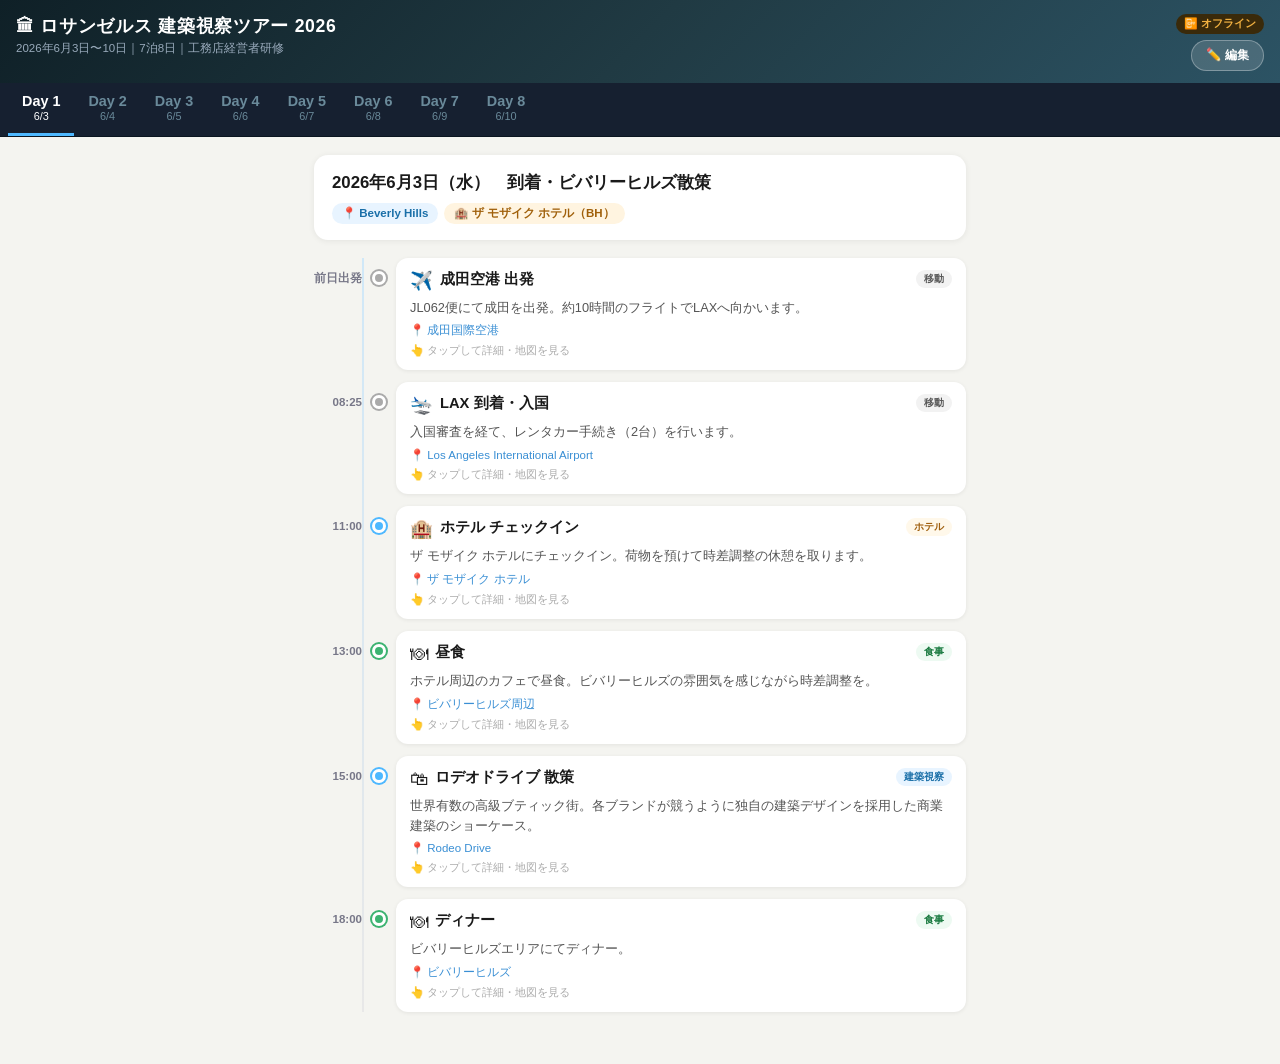
==== commit 1d1f6ead: "Deploy: cross-device GitHub sync Co-Authored-By: Claude Sonnet 4.6 <noreply@anthropic.com>" ====
--- a/index.html
+++ b/index.html
@@ -6,61 +6,37 @@
     <title>LA 建築視察ツアー 2026</title>
     <style>
         * { box-sizing: border-box; margin: 0; padding: 0; }
-        body {
-            font-family: -apple-system, BlinkMacSystemFont, 'Hiragino Sans', 'Noto Sans JP', sans-serif;
-            background: #f4f4f0;
-            color: #1a1a1a;
-            min-height: 100vh;
-        }
+        body { font-family: -apple-system, BlinkMacSystemFont, 'Hiragino Sans', 'Noto Sans JP', sans-serif; background: #f4f4f0; color: #1a1a1a; min-height: 100vh; }
 
         /* ── Header ── */
-        header {
-            background: linear-gradient(135deg, #0f2027, #203a43, #2c5364);
-            color: white;
-            padding: 16px 16px 14px;
-        }
+        header { background: linear-gradient(135deg, #0f2027, #203a43, #2c5364); color: white; padding: 14px 16px 12px; }
         .header-inner { display: flex; align-items: flex-start; justify-content: space-between; gap: 10px; }
-        header h1 { font-size: 1.15rem; font-weight: 800; letter-spacing: 0.04em; }
-        header .subtitle { font-size: 0.75rem; color: #9ab; margin-top: 3px; }
-        .edit-toggle {
-            flex-shrink: 0;
-            background: rgba(255,255,255,0.15);
-            color: white; border: 1px solid rgba(255,255,255,0.3);
-            padding: 7px 14px; border-radius: 20px;
-            font-size: 0.8rem; font-weight: 700; cursor: pointer;
-            white-space: nowrap; transition: background 0.2s;
-        }
+        header h1 { font-size: 1.1rem; font-weight: 800; letter-spacing: 0.04em; }
+        header .subtitle { font-size: 0.72rem; color: #9ab; margin-top: 3px; }
+        .header-right { display: flex; flex-direction: column; align-items: flex-end; gap: 6px; flex-shrink: 0; }
+        .sync-badge { font-size: 0.68rem; font-weight: 700; padding: 3px 8px; border-radius: 20px; white-space: nowrap; }
+        .sync-loading { background: #2a4a6a; color: #7acbff; }
+        .sync-ok      { background: #1a3a2a; color: #6dca8a; }
+        .sync-warn    { background: #3a2a0a; color: #f0b040; }
+        .sync-error   { background: #3a1a1a; color: #f07070; }
+        .edit-toggle { background: rgba(255,255,255,0.15); color: white; border: 1px solid rgba(255,255,255,0.3); padding: 6px 14px; border-radius: 20px; font-size: 0.78rem; font-weight: 700; cursor: pointer; white-space: nowrap; transition: background 0.2s; }
         .edit-toggle:hover { background: rgba(255,255,255,0.25); }
         .edit-toggle.active { background: #f59e0b; border-color: #f59e0b; color: #1a1a1a; }
 
-        /* ── Edit banner ── */
-        .edit-banner {
-            background: #fef3c7; border-bottom: 2px solid #f59e0b;
-            padding: 10px 16px;
-            display: flex; align-items: center; justify-content: space-between; gap: 10px;
-        }
-        .edit-banner-text { font-size: 0.82rem; font-weight: 700; color: #92400e; }
-        .btn-reset {
-            font-size: 0.75rem; font-weight: 700;
-            background: white; color: #92400e;
-            border: 1px solid #f59e0b; border-radius: 16px;
-            padding: 5px 12px; cursor: pointer; white-space: nowrap;
-        }
+        /* ── Banners ── */
+        .edit-banner { background: #fef3c7; border-bottom: 2px solid #f59e0b; padding: 10px 16px; display: flex; align-items: center; justify-content: space-between; gap: 10px; }
+        .edit-banner-text { font-size: 0.8rem; font-weight: 700; color: #92400e; }
+        .banner-btns { display: flex; gap: 8px; }
+        .btn-reset { font-size: 0.73rem; font-weight: 700; background: white; color: #92400e; border: 1px solid #f59e0b; border-radius: 16px; padding: 5px 11px; cursor: pointer; }
         .btn-reset:hover { background: #fef9ee; }
+        .btn-cloud-save { font-size: 0.73rem; font-weight: 700; background: #1a7ad4; color: white; border: none; border-radius: 16px; padding: 5px 12px; cursor: pointer; }
+        .btn-cloud-save:hover { background: #0d5fa0; }
+        .btn-cloud-save:disabled { opacity: 0.5; cursor: default; }
 
         /* ── Day tabs ── */
-        .day-tabs {
-            display: flex; overflow-x: auto;
-            background: #162030; padding: 0 8px;
-            scrollbar-width: none; border-bottom: 1px solid #0a1520;
-        }
+        .day-tabs { display: flex; overflow-x: auto; background: #162030; padding: 0 8px; scrollbar-width: none; border-bottom: 1px solid #0a1520; }
         .day-tabs::-webkit-scrollbar { display: none; }
-        .day-tab {
-            flex-shrink: 0; padding: 10px 14px;
-            color: #6a8a9a; cursor: pointer;
-            font-size: 0.75rem; border-bottom: 3px solid transparent;
-            text-align: center; transition: all 0.2s;
-        }
+        .day-tab { flex-shrink: 0; padding: 10px 14px; color: #6a8a9a; cursor: pointer; font-size: 0.75rem; border-bottom: 3px solid transparent; text-align: center; transition: all 0.2s; }
         .day-tab .dn { font-size: 0.9rem; font-weight: 800; display: block; }
         .day-tab .dd { font-size: 0.68rem; margin-top: 1px; }
         .day-tab:hover { color: #acd; }
@@ -68,62 +44,29 @@
 
         /* ── Main ── */
         .main { max-width: 680px; margin: 0 auto; padding: 18px 14px 40px; }
-
-        .day-header {
-            background: white; border-radius: 14px;
-            padding: 16px 18px; margin-bottom: 18px;
-            box-shadow: 0 1px 6px rgba(0,0,0,0.07);
-        }
+        .day-header { background: white; border-radius: 14px; padding: 16px 18px; margin-bottom: 18px; box-shadow: 0 1px 6px rgba(0,0,0,0.07); }
         .day-header h2 { font-size: 1.05rem; font-weight: 800; line-height: 1.4; }
         .day-header .badges { display: flex; flex-wrap: wrap; gap: 6px; margin-top: 8px; }
-        .badge {
-            display: inline-flex; align-items: center; gap: 4px;
-            font-size: 0.72rem; font-weight: 600;
-            padding: 3px 10px; border-radius: 20px;
-        }
+        .badge { display: inline-flex; align-items: center; gap: 4px; font-size: 0.72rem; font-weight: 600; padding: 3px 10px; border-radius: 20px; }
         .badge-area { background: #e8f4ff; color: #1a6fa8; }
         .badge-hotel { background: #fff4e0; color: #a0600a; }
 
         /* ── Timeline ── */
         .timeline { position: relative; }
-        .timeline::before {
-            content: ''; position: absolute;
-            left: 48px; top: 0; bottom: 0;
-            width: 2px;
-            background: linear-gradient(to bottom, #d0e8f8, #e8e8e8);
-        }
+        .timeline::before { content: ''; position: absolute; left: 48px; top: 0; bottom: 0; width: 2px; background: linear-gradient(to bottom, #d0e8f8, #e8e8e8); }
         .event-card { display: flex; gap: 10px; margin-bottom: 12px; position: relative; }
-        .event-time {
-            width: 48px; text-align: right;
-            font-size: 0.72rem; font-weight: 700; color: #778;
-            padding-top: 13px; flex-shrink: 0; line-height: 1.3;
-        }
-        .event-dot {
-            width: 14px; height: 14px; border-radius: 50%;
-            background: #4eb8ff; border: 3px solid #fff;
-            box-shadow: 0 0 0 2px #4eb8ff;
-            flex-shrink: 0; margin-top: 13px; z-index: 1;
-        }
+        .event-time { width: 48px; text-align: right; font-size: 0.72rem; font-weight: 700; color: #778; padding-top: 13px; flex-shrink: 0; line-height: 1.3; }
+        .event-dot { width: 14px; height: 14px; border-radius: 50%; background: #4eb8ff; border: 3px solid #fff; box-shadow: 0 0 0 2px #4eb8ff; flex-shrink: 0; margin-top: 13px; z-index: 1; }
         .event-dot.dot-special { background: #ff5f3a; box-shadow: 0 0 0 2px #ff5f3a; }
         .event-dot.dot-meal    { background: #3cb371; box-shadow: 0 0 0 2px #3cb371; }
         .event-dot.dot-move    { background: #aaa;    box-shadow: 0 0 0 2px #aaa; }
-        .event-body {
-            flex: 1; background: white; border-radius: 12px;
-            padding: 12px 14px;
-            box-shadow: 0 1px 4px rgba(0,0,0,0.07);
-            transition: box-shadow 0.15s, transform 0.15s; min-width: 0;
-        }
+        .event-body { flex: 1; background: white; border-radius: 12px; padding: 12px 14px; box-shadow: 0 1px 4px rgba(0,0,0,0.07); transition: box-shadow 0.15s, transform 0.15s; min-width: 0; }
         .event-body.clickable { cursor: pointer; }
         .event-body.clickable:hover { box-shadow: 0 4px 14px rgba(0,0,0,0.13); transform: translateY(-1px); }
-
         .ev-head { display: flex; align-items: flex-start; gap: 7px; flex-wrap: wrap; }
         .ev-icon { font-size: 1.15rem; flex-shrink: 0; }
         .ev-title { font-weight: 700; font-size: 0.92rem; flex: 1; min-width: 0; }
-        .ev-tag {
-            font-size: 0.65rem; font-weight: 700;
-            padding: 2px 8px; border-radius: 10px;
-            white-space: nowrap; align-self: flex-start;
-        }
+        .ev-tag { font-size: 0.65rem; font-weight: 700; padding: 2px 8px; border-radius: 10px; white-space: nowrap; align-self: flex-start; }
         .t-arch  { background: #e8f4ff; color: #1a6fa8; }
         .t-spec  { background: #fff0eb; color: #c04010; }
         .t-meal  { background: #edfaf2; color: #1a7a40; }
@@ -131,83 +74,39 @@
         .t-free  { background: #f5eeff; color: #6a30a0; }
         .t-hotel { background: #fff8ea; color: #a06010; }
         .ev-desc { font-size: 0.8rem; color: #555; margin-top: 6px; line-height: 1.55; }
-        .ev-loc  { font-size: 0.72rem; color: #3a8fd4; margin-top: 6px; display: flex; align-items: center; gap: 3px; }
-        .ev-hint { font-size: 0.7rem; color: #aaa; margin-top: 5px; display: flex; align-items: center; gap: 3px; }
+        .ev-loc  { font-size: 0.72rem; color: #3a8fd4; margin-top: 6px; }
+        .ev-hint { font-size: 0.7rem; color: #aaa; margin-top: 5px; }
 
         /* ── Edit strip ── */
-        .edit-strip {
-            display: none;
-            align-items: center; gap: 6px;
-            margin-top: 10px; padding-top: 10px;
-            border-top: 1px dashed #e0e0e0;
-        }
+        .edit-strip { display: none; align-items: center; gap: 6px; margin-top: 10px; padding-top: 10px; border-top: 1px dashed #e0e0e0; }
         .edit-mode .edit-strip { display: flex; }
         .edit-strip .move-btns { display: flex; gap: 3px; margin-right: auto; }
-        .strip-btn {
-            display: flex; align-items: center; gap: 4px;
-            font-size: 0.75rem; font-weight: 700;
-            padding: 5px 10px; border-radius: 8px;
-            border: none; cursor: pointer; transition: opacity 0.15s;
-        }
-        .strip-btn:hover { opacity: 0.8; }
+        .strip-btn { display: inline-flex; align-items: center; gap: 3px; font-size: 0.73rem; font-weight: 700; padding: 5px 10px; border-radius: 8px; border: none; cursor: pointer; }
         .strip-btn:disabled { opacity: 0.3; cursor: default; }
-        .btn-up   { background: #f0f0f0; color: #444; }
-        .btn-down { background: #f0f0f0; color: #444; }
+        .btn-up, .btn-down { background: #f0f0f0; color: #444; }
         .btn-edit-ev { background: #e8f4ff; color: #1a6fa8; }
         .btn-del  { background: #fff0f0; color: #c0392b; }
 
-        /* ── Add event button ── */
-        .btn-add-event {
-            display: none;
-            width: 100%; margin-top: 6px; padding: 13px;
-            background: white; color: #1a6fa8;
-            border: 2px dashed #b0d4f0; border-radius: 12px;
-            font-size: 0.9rem; font-weight: 700; cursor: pointer;
-            transition: background 0.15s;
-        }
+        /* ── Add event ── */
+        .btn-add-event { display: none; width: 100%; margin-top: 6px; padding: 13px; background: white; color: #1a6fa8; border: 2px dashed #b0d4f0; border-radius: 12px; font-size: 0.9rem; font-weight: 700; cursor: pointer; transition: background 0.15s; }
         .btn-add-event:hover { background: #f0f8ff; }
         .edit-mode .btn-add-event { display: block; }
 
-        /* ── Detail modal ── */
-        .overlay {
-            display: none; position: fixed; inset: 0;
-            background: rgba(0,0,0,0.55); z-index: 1000;
-            backdrop-filter: blur(3px);
-            align-items: flex-end; justify-content: center;
-        }
+        /* ── Modals base ── */
+        .overlay { display: none; position: fixed; inset: 0; background: rgba(0,0,0,0.55); z-index: 1000; backdrop-filter: blur(3px); align-items: flex-end; justify-content: center; }
         .overlay.open { display: flex; }
         @media (min-width: 580px) { .overlay.open { align-items: center; } }
-        .modal {
-            background: white; width: 100%; max-width: 520px;
-            border-radius: 22px 22px 0 0;
-            padding: 24px 20px 32px; max-height: 88vh; overflow-y: auto;
-            animation: slideUp 0.22s ease;
-        }
+        .modal { background: white; width: 100%; max-width: 520px; border-radius: 22px 22px 0 0; padding: 24px 20px 32px; max-height: 88vh; overflow-y: auto; animation: slideUp 0.22s ease; }
         @media (min-width: 580px) { .modal { border-radius: 20px; } }
 
-        /* ── Edit form modal ── */
-        .form-overlay {
-            display: none; position: fixed; inset: 0;
-            background: rgba(0,0,0,0.6); z-index: 1100;
-            backdrop-filter: blur(3px);
-            align-items: flex-end; justify-content: center;
-        }
+        .form-overlay { display: none; position: fixed; inset: 0; background: rgba(0,0,0,0.6); z-index: 1100; backdrop-filter: blur(3px); align-items: flex-end; justify-content: center; }
         .form-overlay.open { display: flex; }
         @media (min-width: 580px) { .form-overlay.open { align-items: center; } }
-        .form-modal {
-            background: white; width: 100%; max-width: 540px;
-            border-radius: 22px 22px 0 0;
-            padding: 20px 18px 36px; max-height: 92vh; overflow-y: auto;
-            animation: slideUp 0.22s ease;
-        }
+        .form-modal { background: white; width: 100%; max-width: 540px; border-radius: 22px 22px 0 0; padding: 20px 18px 36px; max-height: 92vh; overflow-y: auto; animation: slideUp 0.22s ease; }
         @media (min-width: 580px) { .form-modal { border-radius: 20px; } }
 
-        @keyframes slideUp {
-            from { transform: translateY(24px); opacity: 0; }
-            to   { transform: translateY(0); opacity: 1; }
-        }
-
-        /* ── Shared modal parts ── */
+        @keyframes slideUp { from { transform: translateY(24px); opacity: 0; } to { transform: translateY(0); opacity: 1; } }
+
         .modal-handle { width: 36px; height: 4px; background: #ddd; border-radius: 2px; margin: 0 auto 18px; }
         .modal-head { display: flex; align-items: flex-start; gap: 10px; margin-bottom: 14px; }
         .modal-icon-wrap { font-size: 2rem; line-height: 1; background: #f5f5f5; border-radius: 12px; padding: 8px; flex-shrink: 0; }
@@ -223,6 +122,18 @@
         .arch-pill { background: #f0f6ff; border: 1px solid #cce; color: #336; font-size: 0.72rem; padding: 3px 10px; border-radius: 20px; }
         .map-frame { width: 100%; height: 220px; border: none; border-radius: 14px; margin-top: 18px; display: block; }
 
+        /* ── PAT modal specific ── */
+        .pat-steps { background: #f8f9ff; border: 1px solid #dde; border-radius: 12px; padding: 14px; margin: 14px 0; }
+        .pat-steps ol { padding-left: 18px; }
+        .pat-steps li { font-size: 0.82rem; line-height: 1.7; color: #334; }
+        .pat-steps a { color: #1a7ad4; }
+        .pat-steps code { background: #e8e8f8; padding: 1px 5px; border-radius: 4px; font-size: 0.78rem; }
+        .pat-input-wrap { display: flex; gap: 8px; margin-top: 10px; }
+        .pat-input { flex: 1; padding: 10px 12px; border: 1.5px solid #e0e0e0; border-radius: 9px; font-size: 0.85rem; font-family: monospace; }
+        .pat-input:focus { outline: none; border-color: #4eb8ff; }
+        .pat-save-btn { padding: 10px 16px; background: #1a7ad4; color: white; border: none; border-radius: 9px; font-size: 0.85rem; font-weight: 700; cursor: pointer; white-space: nowrap; }
+        .pat-skip-btn { display: block; text-align: center; color: #888; font-size: 0.78rem; margin-top: 12px; cursor: pointer; text-decoration: underline; }
+
         /* ── Form fields ── */
         .form-title { font-size: 1rem; font-weight: 800; margin-bottom: 16px; display: flex; align-items: center; justify-content: space-between; }
         .form-group { margin-bottom: 14px; }
@@ -230,12 +141,7 @@
         .form-row .form-group { flex: 1; }
         .form-label { display: block; font-size: 0.72rem; font-weight: 700; color: #666; margin-bottom: 5px; text-transform: uppercase; letter-spacing: 0.05em; }
         .form-req { color: #e55; }
-        .form-input, .form-select, .form-textarea {
-            width: 100%; padding: 9px 12px;
-            border: 1.5px solid #e0e0e0; border-radius: 9px;
-            font-size: 0.88rem; font-family: inherit; color: #1a1a1a; background: white;
-            transition: border-color 0.15s; appearance: none;
-        }
+        .form-input, .form-select, .form-textarea { width: 100%; padding: 9px 12px; border: 1.5px solid #e0e0e0; border-radius: 9px; font-size: 0.88rem; font-family: inherit; color: #1a1a1a; background: white; transition: border-color 0.15s; appearance: none; }
         .form-input:focus, .form-select:focus, .form-textarea:focus { outline: none; border-color: #4eb8ff; }
         .form-textarea { resize: vertical; min-height: 72px; }
         .form-select { background-image: url("data:image/svg+xml,%3Csvg xmlns='http://www.w3.org/2000/svg' width='12' height='12' viewBox='0 0 12 12'%3E%3Cpath fill='%23666' d='M6 8L1 3h10z'/%3E%3C/svg%3E"); background-repeat: no-repeat; background-position: right 12px center; padding-right: 32px; }
@@ -245,12 +151,19 @@
         .checkbox-row input[type=checkbox] { width: 18px; height: 18px; accent-color: #4eb8ff; cursor: pointer; }
         .checkbox-row label { font-size: 0.85rem; cursor: pointer; }
         .form-actions { display: flex; gap: 10px; margin-top: 20px; }
-        .btn-save { flex: 1; padding: 13px; background: linear-gradient(135deg, #1a7ad4, #0d5fa0); color: white; border: none; border-radius: 12px; font-size: 0.9rem; font-weight: 800; cursor: pointer; transition: opacity 0.2s; }
+        .btn-save { flex: 1; padding: 13px; background: linear-gradient(135deg, #1a7ad4, #0d5fa0); color: white; border: none; border-radius: 12px; font-size: 0.9rem; font-weight: 800; cursor: pointer; }
         .btn-save:hover { opacity: 0.88; }
         .btn-cancel-form { padding: 13px 20px; background: #f0f0f0; color: #555; border: none; border-radius: 12px; font-size: 0.9rem; font-weight: 700; cursor: pointer; }
         .icon-picker { display: flex; flex-wrap: wrap; gap: 6px; margin-top: 8px; }
-        .icon-opt { font-size: 1.3rem; padding: 4px 6px; border-radius: 8px; cursor: pointer; border: 2px solid transparent; transition: border-color 0.15s; }
+        .icon-opt { font-size: 1.3rem; padding: 4px 6px; border-radius: 8px; cursor: pointer; border: 2px solid transparent; }
         .icon-opt:hover, .icon-opt.selected { border-color: #4eb8ff; background: #e8f4ff; }
+
+        /* ── Loading overlay ── */
+        .loading-veil { display: none; position: fixed; inset: 0; background: rgba(15,32,39,0.7); z-index: 2000; align-items: center; justify-content: center; flex-direction: column; gap: 14px; }
+        .loading-veil.show { display: flex; }
+        .spinner { width: 36px; height: 36px; border: 3px solid rgba(255,255,255,0.2); border-top-color: #4eb8ff; border-radius: 50%; animation: spin 0.7s linear infinite; }
+        @keyframes spin { to { transform: rotate(360deg); } }
+        .loading-text { color: white; font-size: 0.9rem; font-weight: 600; }
     </style>
 </head>
 <body>
@@ -259,15 +172,21 @@
     <div class="header-inner">
         <div>
             <h1>🏛 ロサンゼルス 建築視察ツアー 2026</h1>
-            <div class="subtitle">2026年6月3日（水）〜 6月10日（水）｜7泊8日｜工務店経営者研修</div>
+            <div class="subtitle">2026年6月3日〜10日｜7泊8日｜工務店経営者研修</div>
         </div>
-        <button class="edit-toggle" id="editToggle" onclick="toggleEditMode()">✏️ 編集</button>
+        <div class="header-right">
+            <span class="sync-badge sync-loading" id="syncBadge">🔄 読み込み中...</span>
+            <button class="edit-toggle" id="editToggle" onclick="toggleEditMode()">✏️ 編集</button>
+        </div>
     </div>
 </header>
 
 <div class="edit-banner" id="editBanner" style="display:none">
-    <span class="edit-banner-text">✏️ 編集モード — イベントの追加・変更・削除・並べ替えができます</span>
-    <button class="btn-reset" onclick="confirmReset()">🔄 初期化</button>
+    <span class="edit-banner-text">✏️ 編集モード</span>
+    <div class="banner-btns">
+        <button class="btn-reset" onclick="confirmReset()">🔄 初期化</button>
+        <button class="btn-cloud-save" id="cloudSaveBtn" onclick="manualCloudSave()">☁️ 全員に共有</button>
+    </div>
 </div>
 
 <div class="day-tabs" id="dayTabs"></div>
@@ -275,116 +194,103 @@
 <div class="main" id="mainArea">
     <div class="day-header" id="dayHeader"></div>
     <div class="timeline" id="timeline"></div>
-    <button class="btn-add-event" id="addEventBtn" onclick="openAddForm()">＋ イベントを追加</button>
+    <button class="btn-add-event" onclick="openAddForm()">＋ イベントを追加</button>
 </div>
 
 <!-- Detail modal -->
-<div class="overlay" id="overlay">
-    <div class="modal" id="modal"></div>
+<div class="overlay" id="overlay"><div class="modal" id="modal"></div></div>
+
+<!-- Edit form modal -->
+<div class="form-overlay" id="formOverlay"><div class="form-modal" id="formModal"></div></div>
+
+<!-- PAT setup modal -->
+<div class="form-overlay" id="patOverlay"><div class="form-modal" id="patModal"></div></div>
+
+<!-- Loading veil -->
+<div class="loading-veil" id="loadingVeil">
+    <div class="spinner"></div>
+    <div class="loading-text" id="loadingText">GitHubから読み込み中...</div>
 </div>
 
-<!-- Edit form modal -->
-<div class="form-overlay" id="formOverlay">
-    <div class="form-modal" id="formModal"></div>
-</div>
-
 <script>
-/* ════════════════════════
+/* ══════════════════════════════════════
+   GITHUB CONFIG
+══════════════════════════════════════ */
+const GH_REPO    = 'okazaki-bot/my_project';
+const GH_PATH    = 'la_tour_app/schedule.json';
+const RAW_BASE   = `https://raw.githubusercontent.com/${GH_REPO}/main/`;
+const API_BASE   = `https://api.github.com/repos/${GH_REPO}/contents/`;
+const LOCAL_KEY  = 'la-tour-cache-v2';
+const PAT_KEY    = 'la-tour-gh-pat';
+
+function getPAT()     { return localStorage.getItem(PAT_KEY) || ''; }
+function setPAT(pat)  { pat ? localStorage.setItem(PAT_KEY, pat) : localStorage.removeItem(PAT_KEY); }
+function toBase64(s)  { return btoa(unescape(encodeURIComponent(s))); }
+function deepCopy(x)  { return JSON.parse(JSON.stringify(x)); }
+
+/* ══════════════════════════════════════
    DEFAULT DATA
-════════════════════════ */
+══════════════════════════════════════ */
 const DEFAULT_DAYS = [
-  {
-    day:1, date:'6/3', label:'Day 1', fullDate:'2026年6月3日（水）',
-    title:'到着・ビバリーヒルズ散策', area:'Beverly Hills', hotel:'ザ モザイク ホテル（BH）',
-    events:[
-      { time:'前日出発', icon:'✈️', tag:'move', title:'成田空港 出発', desc:'JL062便にて成田を出発。約10時間のフライトでLAXへ向かいます。', loc:'成田国際空港', addr:'成田国際空港, 千葉県成田市', hasMap:true },
-      { time:'08:25',   icon:'🛬', tag:'move', title:'LAX 到着・入国', desc:'入国審査を経て、レンタカー手続き（2台）を行います。', loc:'Los Angeles International Airport', addr:'Los Angeles International Airport, Los Angeles, CA', hasMap:true },
-      { time:'11:00',   icon:'🏨', tag:'hotel', title:'ホテル チェックイン', desc:'ザ モザイク ホテルにチェックイン。荷物を預けて時差調整の休憩を取ります。', loc:'ザ モザイク ホテル', addr:'125 Spalding Dr, Beverly Hills, CA 90212', hasMap:true },
-      { time:'13:00',   icon:'🍽', tag:'meal', title:'昼食', desc:'ホテル周辺のカフェで昼食。ビバリーヒルズの雰囲気を感じながら時差調整を。', loc:'ビバリーヒルズ周辺', addr:'Beverly Hills, CA 90210', hasMap:true },
-      { time:'15:00',   icon:'🛍', tag:'arch', title:'ロデオドライブ 散策', desc:'世界有数の高級ブティック街。各ブランドが競うように独自の建築デザインを採用した商業建築のショーケース。', loc:'Rodeo Drive', addr:'Rodeo Dr, Beverly Hills, CA 90210', hasMap:true, detail:'【視察ポイント】\n・各ブランド旗艦店のファサードデザインと差別化戦略\n・路面店建築における採光・開口部の工夫\n・街並みと個性の両立' },
-      { time:'18:00',   icon:'🍽', tag:'meal', title:'ディナー', desc:'ビバリーヒルズエリアにてディナー。', loc:'ビバリーヒルズ', addr:'Beverly Hills, CA 90210', hasMap:true },
-    ]
-  },
-  {
-    day:2, date:'6/4', label:'Day 2', fullDate:'2026年6月4日（木）',
-    title:'ユニバーサルスタジオ・ハリウッド（終日）', area:'Universal City', hotel:'ザ モザイク ホテル（BH）',
-    events:[
-      { time:'09:00', icon:'🚗', tag:'move', title:'ホテル 出発', desc:'ホテルを出発してユニバーサルスタジオへ向かいます（約30分）。', loc:'', addr:'', hasMap:false },
-      { time:'10:00', icon:'🎢', tag:'spec', title:'ユニバーサルスタジオ・ハリウッド 到着', desc:'映画スタジオとテーマパークが融合した世界最大級のエンターテインメント施設。', loc:'Universal Studios Hollywood', addr:'100 Universal City Plaza, Universal City, CA 91608', hasMap:true, detail:'【体験ポイント】\n・スタジオツアーで映画セットの空間演出を体感\n・大規模施設の動線設計・サインデザイン\n・テーマパーク建築の没入感演出技法' },
-      { time:'10:30', icon:'🎬', tag:'free', title:'終日 パーク内自由行動', desc:'スタジオツアー、各種アトラクションを自由に体験。', loc:'', addr:'', hasMap:false },
-      { time:'18:00', icon:'🚗', tag:'move', title:'パーク 出発', desc:'パークを出発。ホテルへ向かいます（約45分）。', loc:'', addr:'', hasMap:false },
-      { time:'19:00', icon:'🏨', tag:'hotel', title:'ホテル 帰着', desc:'ザ モザイク ホテルへ帰着。明日の建築視察に備えて休息。', loc:'', addr:'', hasMap:false },
-    ]
-  },
-  {
-    day:3, date:'6/5', label:'Day 3', fullDate:'2026年6月5日（金）',
-    title:'シンドラー・ハウス ＋ イームズ・ハウス', area:'West Hollywood / Pacific Palisades', hotel:'ザ モザイク ホテル（BH）',
-    events:[
-      { time:'11:00', icon:'🏠', tag:'arch', title:'シンドラー・ハウス（MAK Center）', desc:'1921-22年。R.M.シンドラー設計。傾斜型枠コンクリート壁と可動パネル・木製フレームの融合。カリフォルニア・モダニズムの原点。', loc:'MAK Center / Schindler House', addr:'835 N Kings Rd, West Hollywood, CA 90069', hasMap:true, architect:'R.M. シンドラー', year:'1921-22年', style:'カリフォルニア・モダニズム', detail:'【視察ポイント】\n① 傾斜型枠コンクリート壁の表情と質感\n② 可動パネルによる屋内・屋外境界の曖昧化\n③ 協同生活のための独創的な空間構成' },
-      { time:'13:00', icon:'🍽', tag:'meal', title:'昼食（メルローズ・アベニュー）', desc:'メルローズ通り沿いのレストランで昼食。', loc:'Melrose Avenue', addr:'Melrose Ave, West Hollywood, CA 90046', hasMap:true },
-      { time:'14:30', icon:'🏠', tag:'arch', title:'イームズ・ハウス（Case Study House #8）', desc:'1949年。チャールズ＆レイ・イームズ設計。規格部材を用いた実験住宅。モンドリアン風カラフルパネルと軽快な鉄骨フレームが特徴。', loc:'Eames House', addr:'203 Chautauqua Blvd, Pacific Palisades, CA 90272', hasMap:true, architect:'チャールズ＆レイ・イームズ', year:'1949年', style:'ケーススタディ・ハウス（プレファブ）', detail:'【視察ポイント】\n① 工業製品の規格部材を住宅に転用する発想\n② カラーパネルの配色とグリッド構成\n③ ユーカリの森に囲まれた敷地との共存' },
-      { time:'16:30', icon:'🌆', tag:'free', title:'サンセット・ストリップ', desc:'夕刻のサンセット大通りを散策。エンターテインメント文化の発信地。', loc:'Sunset Strip', addr:'Sunset Blvd, West Hollywood, CA 90069', hasMap:true },
-      { time:'18:00', icon:'🏨', tag:'hotel', title:'ホテル 帰着', desc:'ザ モザイク ホテルへ帰着。', loc:'', addr:'', hasMap:false },
-    ]
-  },
-  {
-    day:4, date:'6/6', label:'Day 4', fullDate:'2026年6月6日（土）',
-    title:'ギャンブル邸・ホリーホック・ハウス → DTLA移動', area:'Pasadena → Downtown LA', hotel:'オムニ ロサンゼルス ホテル（DTLA）',
-    events:[
-      { time:'08:00', icon:'🏨', tag:'move', title:'チェックアウト・出発', desc:'ザ モザイク ホテルをチェックアウト。パサデナへ出発。', loc:'', addr:'', hasMap:false },
-      { time:'11:40', icon:'🏛', tag:'arch', title:'ギャンブル邸', desc:'1908年。グリーン＆グリーン設計。アメリカン・クラフツマン様式の最高傑作。日本建築の影響を受けた深い軒、精緻な木組み。', loc:'Gamble House', addr:'4 Westmoreland Pl, Pasadena, CA 91103', hasMap:true, architect:'グリーン＆グリーン', year:'1908年', style:'アメリカン・クラフツマン', detail:'【視察ポイント】\n① 深い軒と庇（夏の日射遮蔽・雨仕舞の技法）\n② 精緻な木組みの継手・仕口\n③ 日本建築からの影響' },
-      { time:'15:00', icon:'🏛', tag:'arch', title:'ホリーホック・ハウス', desc:'1921年。フランク・ロイド・ライト設計。マヤ・リバイバル様式。立葵の装飾モチーフ、プレキャストコンクリートブロック使用。', loc:'Hollyhock House', addr:'4800 Hollywood Blvd, Los Angeles, CA 90027', hasMap:true, architect:'フランク・ロイド・ライト', year:'1921年', style:'マヤ・リバイバル / 有機的建築', detail:'【視察ポイント】\n① プレキャストコンクリートブロックの組積技法\n② 繰り返しモチーフによる装飾の統一感\n③ 地形を生かした建物配置と眺望の演出' },
-      { time:'17:00', icon:'🚗', tag:'move', title:'DTLA へ移動・チェックイン', desc:'オムニ ロサンゼルス ホテルへ移動してチェックイン。', loc:'オムニ ロサンゼルス ホテル', addr:'251 S Olive St, Los Angeles, CA 90012', hasMap:true },
-      { time:'20:00', icon:'🍽', tag:'meal', title:'夕食', desc:'ダウンタウンLAで夕食。', loc:'オムニ ロサンゼルス ホテル周辺', addr:'251 S Olive St, Los Angeles, CA 90012', hasMap:true },
-    ]
-  },
-  {
-    day:5, date:'6/7', label:'Day 5', fullDate:'2026年6月7日（日）',
-    title:'終日フリータイム ＋ MLB観戦', area:'Downtown LA', hotel:'オムニ ロサンゼルス ホテル（DTLA）',
-    events:[
-      { time:'日中',   icon:'✨', tag:'free', title:'自由行動・フリータイム', desc:'ショッピング、ビーチ散策、観光など思い思いの時間をお過ごしください。', loc:'', addr:'', hasMap:false, detail:'【おすすめスポット】\n🏖 サンタモニカ・ピア＆ビーチ\n🔭 グリフィス天文台\n🛍 メルローズ・アベニュー' },
-      { time:'〜推奨', icon:'🏖', tag:'free', title:'サンタモニカ・ピア', desc:'太平洋岸の象徴的な観光スポット。ルート66の終着点。', loc:'Santa Monica Pier', addr:'200 Santa Monica Pier, Santa Monica, CA 90401', hasMap:true },
-      { time:'〜推奨', icon:'🔭', tag:'free', title:'グリフィス天文台', desc:'映画「ラ・ラ・ランド」のロケ地。LAを一望できる丘の上の天文台。アールデコの名建築。', loc:'Griffith Observatory', addr:'2800 E Observatory Rd, Los Angeles, CA 90027', hasMap:true },
-      { time:'19:10', icon:'⚾', tag:'spec', title:'MLB観戦　ドジャース vs エンゼルス', desc:'ドジャースタジアムにてメジャーリーグ観戦。試合開始19:10予定。スタジアムグルメや野球文化も体験。', loc:'Dodger Stadium', addr:'1000 Vin Scully Ave, Los Angeles, CA 90012', hasMap:true, detail:'【情報】\n・収容人数：約56,000人\n・名物グルメ：ドジャードッグは必食！\n・試合開始：19:10予定' },
-      { time:'23:00', icon:'🏨', tag:'hotel', title:'ホテル 帰着', desc:'試合終了後、ホテルへ帰着。', loc:'', addr:'', hasMap:false },
-    ]
-  },
-  {
-    day:6, date:'6/8', label:'Day 6', fullDate:'2026年6月8日（月）',
-    title:'ダウンタウン 徒歩集中視察', area:'Downtown LA（徒歩）', hotel:'オムニ ロサンゼルス ホテル（DTLA）',
-    events:[
-      { time:'09:00', icon:'🚶', tag:'move', title:'ホテル 出発（徒歩）', desc:'本日は徒歩でダウンタウンの建築を集中視察します。', loc:'', addr:'', hasMap:false },
-      { time:'09:30', icon:'🏛', tag:'arch', title:'ブラッドベリービル', desc:'1893年。ジョージ・ワイマン設計。LA最古の商業ビルの一つ。内部は自然光が降り注ぐ壮大なアトリウム空間。鋳鉄製手すり・オープンケージ式ELVが必見。', loc:'Bradbury Building', addr:'304 S Broadway, Los Angeles, CA 90013', hasMap:true, architect:'ジョージ・ワイマン', year:'1893年', style:'ビクトリアン・イタリアネート', detail:'【視察ポイント】\n① トップライトから差し込む自然光のアトリウム効果\n② 鋳鉄装飾の精巧なディテール\n③ 外観と内部のギャップによるサプライズ演出' },
-      { time:'11:00', icon:'🎵', tag:'arch', title:'ウォルト・ディズニー・コンサートホール', desc:'2003年。フランク・ゲーリー設計。帆船をイメージしたステンレス曲面パネル。LAの文化的ランドマーク。', loc:'Walt Disney Concert Hall', addr:'111 S Grand Ave, Los Angeles, CA 90012', hasMap:true, architect:'フランク・ゲーリー', year:'2003年', style:'解体主義建築（デコンストラクティビズム）', detail:'【視察ポイント】\n① ステンレス曲面パネルの反射・陰影・素材感\n② 彫刻的な外観と音楽ホールとしての機能の融合\n③ パブリックスペースとしての屋外庭園' },
-      { time:'12:30', icon:'🍽', tag:'meal', title:'昼食（グランドセントラル・マーケット）', desc:'1917年創業のLA最大の屋内フードマーケット。多様なグルメが一堂に集まる歴史的市場建築。', loc:'Grand Central Market', addr:'317 S Broadway, Los Angeles, CA 90013', hasMap:true },
-      { time:'14:00', icon:'🎨', tag:'arch', title:'ザ・ブロード 美術館', desc:'2015年。DS+R設計。ハニカム構造の白い多孔質外装が特徴。自然光を巧みに取り込む展示空間。', loc:'The Broad Museum', addr:'221 S Grand Ave, Los Angeles, CA 90012', hasMap:true, architect:'ディラー・スコフィディオ＋レンフロ（DS+R）', year:'2015年', style:'コンテンポラリー', detail:'【視察ポイント】\n① ハニカム構造外装の採光・通風・意匠効果\n② 「ヴェール」と「ヴォールト」の二重構造\n③ パブリックロビーと有料展示室の構成' },
-      { time:'16:00', icon:'🏨', tag:'hotel', title:'ホテル 帰着', desc:'全建築視察完了。オムニ ロサンゼルス ホテルへ帰着。お疲れ様でした！', loc:'', addr:'', hasMap:false },
-    ]
-  },
-  {
-    day:7, date:'6/9', label:'Day 7', fullDate:'2026年6月9日（火）',
-    title:'帰国移動（LAX発）', area:'Los Angeles → 機内', hotel:'機内泊',
-    events:[
-      { time:'06:00', icon:'⏰', tag:'hotel', title:'起床・朝食', desc:'早起きして朝食を済ませ、帰国の準備をします。', loc:'', addr:'', hasMap:false },
-      { time:'07:00', icon:'🏨', tag:'move', title:'チェックアウト・出発', desc:'オムニ ロサンゼルス ホテルをチェックアウト。LAXへ出発（約30分）。', loc:'', addr:'', hasMap:false },
-      { time:'07:30', icon:'🚗', tag:'move', title:'LAX 到着・レンタカー返却', desc:'LAXにてレンタカーを返却。チェックイン・搭乗手続きへ。', loc:'LAX Airport', addr:'Los Angeles International Airport, Los Angeles, CA', hasMap:true },
-      { time:'10:25', icon:'✈️', tag:'move', title:'LAX 出発（成田行き）', desc:'JL061便にてLAXを出発。国際日付変更線を通過して成田へ。機内泊。', loc:'LAX Airport', addr:'Los Angeles International Airport, Los Angeles, CA', hasMap:true },
-    ]
-  },
-  {
-    day:8, date:'6/10', label:'Day 8', fullDate:'2026年6月10日（水）',
-    title:'成田到着・解散', area:'成田', hotel:'－（解散）',
-    events:[
-      { time:'14:10', icon:'🛬', tag:'move', title:'成田国際空港 着', desc:'JL061便にて成田国際空港に到着。7泊8日の研修ツアー終了。', loc:'成田国際空港', addr:'成田国際空港, 千葉県成田市', hasMap:true },
-      { time:'到着後', icon:'🎉', tag:'free', title:'ツアー解散', desc:'8日間の研修お疲れ様でした！各自で帰路につきます。', loc:'', addr:'', hasMap:false },
-    ]
-  },
+  { day:1, date:'6/3', label:'Day 1', fullDate:'2026年6月3日（水）', title:'到着・ビバリーヒルズ散策', area:'Beverly Hills', hotel:'ザ モザイク ホテル（BH）', events:[
+    { time:'前日出発', icon:'✈️', tag:'move', title:'成田空港 出発', desc:'JL062便にて成田を出発。約10時間のフライトでLAXへ向かいます。', loc:'成田国際空港', addr:'成田国際空港, 千葉県成田市', hasMap:true },
+    { time:'08:25', icon:'🛬', tag:'move', title:'LAX 到着・入国', desc:'入国審査を経て、レンタカー手続き（2台）を行います。', loc:'Los Angeles International Airport', addr:'Los Angeles International Airport, Los Angeles, CA', hasMap:true },
+    { time:'11:00', icon:'🏨', tag:'hotel', title:'ホテル チェックイン', desc:'ザ モザイク ホテルにチェックイン。荷物を預けて時差調整の休憩を取ります。', loc:'ザ モザイク ホテル', addr:'125 Spalding Dr, Beverly Hills, CA 90212', hasMap:true },
+    { time:'13:00', icon:'🍽', tag:'meal', title:'昼食', desc:'ホテル周辺のカフェで昼食。ビバリーヒルズの雰囲気を感じながら時差調整を。', loc:'ビバリーヒルズ周辺', addr:'Beverly Hills, CA 90210', hasMap:true },
+    { time:'15:00', icon:'🛍', tag:'arch', title:'ロデオドライブ 散策', desc:'世界有数の高級ブティック街。各ブランドが競うように独自の建築デザインを採用した商業建築のショーケース。', loc:'Rodeo Drive', addr:'Rodeo Dr, Beverly Hills, CA 90210', hasMap:true, detail:'【視察ポイント】\n・各ブランド旗艦店のファサードデザインと差別化戦略\n・路面店建築における採光・開口部の工夫' },
+    { time:'18:00', icon:'🍽', tag:'meal', title:'ディナー', desc:'ビバリーヒルズエリアにてディナー。', loc:'ビバリーヒルズ', addr:'Beverly Hills, CA 90210', hasMap:true },
+  ]},
+  { day:2, date:'6/4', label:'Day 2', fullDate:'2026年6月4日（木）', title:'ユニバーサルスタジオ・ハリウッド（終日）', area:'Universal City', hotel:'ザ モザイク ホテル（BH）', events:[
+    { time:'09:00', icon:'🚗', tag:'move', title:'ホテル 出発', desc:'ホテルを出発してユニバーサルスタジオへ向かいます（約30分）。', loc:'', addr:'', hasMap:false },
+    { time:'10:00', icon:'🎢', tag:'spec', title:'ユニバーサルスタジオ・ハリウッド', desc:'映画スタジオとテーマパークが融合した世界最大級のエンターテインメント施設。', loc:'Universal Studios Hollywood', addr:'100 Universal City Plaza, Universal City, CA 91608', hasMap:true, detail:'【体験ポイント】\n・スタジオツアーで映画セットの空間演出を体感\n・大規模施設の動線設計・サインデザイン' },
+    { time:'10:30', icon:'🎬', tag:'free', title:'終日 パーク内自由行動', desc:'スタジオツアー、各種アトラクションを自由に体験。', loc:'', addr:'', hasMap:false },
+    { time:'18:00', icon:'🚗', tag:'move', title:'パーク 出発', desc:'パークを出発。ホテルへ向かいます（約45分）。', loc:'', addr:'', hasMap:false },
+    { time:'19:00', icon:'🏨', tag:'hotel', title:'ホテル 帰着', desc:'ザ モザイク ホテルへ帰着。明日の建築視察に備えて休息。', loc:'', addr:'', hasMap:false },
+  ]},
+  { day:3, date:'6/5', label:'Day 3', fullDate:'2026年6月5日（金）', title:'シンドラー・ハウス ＋ イームズ・ハウス', area:'West Hollywood / Pacific Palisades', hotel:'ザ モザイク ホテル（BH）', events:[
+    { time:'11:00', icon:'🏠', tag:'arch', title:'シンドラー・ハウス（MAK Center）', desc:'1921-22年。R.M.シンドラー設計。傾斜型枠コンクリート壁と可動パネル・木製フレームの融合。カリフォルニア・モダニズムの原点。', loc:'MAK Center / Schindler House', addr:'835 N Kings Rd, West Hollywood, CA 90069', hasMap:true, architect:'R.M. シンドラー', year:'1921-22年', style:'カリフォルニア・モダニズム', detail:'【視察ポイント】\n① 傾斜型枠コンクリート壁の表情と質感\n② 可動パネルによる屋内・屋外境界の曖昧化' },
+    { time:'13:00', icon:'🍽', tag:'meal', title:'昼食（メルローズ・アベニュー）', desc:'メルローズ通り沿いのレストランで昼食。', loc:'Melrose Avenue', addr:'Melrose Ave, West Hollywood, CA 90046', hasMap:true },
+    { time:'14:30', icon:'🏠', tag:'arch', title:'イームズ・ハウス（Case Study House #8）', desc:'1949年。チャールズ＆レイ・イームズ設計。規格部材を用いた実験住宅。モンドリアン風カラフルパネルと軽快な鉄骨フレームが特徴。', loc:'Eames House', addr:'203 Chautauqua Blvd, Pacific Palisades, CA 90272', hasMap:true, architect:'チャールズ＆レイ・イームズ', year:'1949年', style:'ケーススタディ・ハウス（プレファブ）', detail:'【視察ポイント】\n① 工業製品の規格部材を住宅に転用する発想\n② カラーパネルの配色とグリッド構成' },
+    { time:'16:30', icon:'🌆', tag:'free', title:'サンセット・ストリップ', desc:'夕刻のサンセット大通りを散策。エンターテインメント文化の発信地。', loc:'Sunset Strip', addr:'Sunset Blvd, West Hollywood, CA 90069', hasMap:true },
+    { time:'18:00', icon:'🏨', tag:'hotel', title:'ホテル 帰着', desc:'ザ モザイク ホテルへ帰着。', loc:'', addr:'', hasMap:false },
+  ]},
+  { day:4, date:'6/6', label:'Day 4', fullDate:'2026年6月6日（土）', title:'ギャンブル邸・ホリーホック → DTLA移動', area:'Pasadena → Downtown LA', hotel:'オムニ ロサンゼルス ホテル（DTLA）', events:[
+    { time:'08:00', icon:'🏨', tag:'move', title:'チェックアウト・出発', desc:'ザ モザイク ホテルをチェックアウト。パサデナへ出発。', loc:'', addr:'', hasMap:false },
+    { time:'11:40', icon:'🏛', tag:'arch', title:'ギャンブル邸', desc:'1908年。グリーン＆グリーン設計。アメリカン・クラフツマン様式の最高傑作。日本建築の影響を受けた深い軒、精緻な木組み。', loc:'Gamble House', addr:'4 Westmoreland Pl, Pasadena, CA 91103', hasMap:true, architect:'グリーン＆グリーン', year:'1908年', style:'アメリカン・クラフツマン', detail:'【視察ポイント】\n① 深い軒と庇（夏の日射遮蔽・雨仕舞の技法）\n② 精緻な木組みの継手・仕口' },
+    { time:'15:00', icon:'🏛', tag:'arch', title:'ホリーホック・ハウス', desc:'1921年。フランク・ロイド・ライト設計。マヤ・リバイバル様式。立葵の装飾モチーフ、プレキャストコンクリートブロック使用。', loc:'Hollyhock House', addr:'4800 Hollywood Blvd, Los Angeles, CA 90027', hasMap:true, architect:'フランク・ロイド・ライト', year:'1921年', style:'マヤ・リバイバル / 有機的建築', detail:'【視察ポイント】\n① プレキャストコンクリートブロックの組積技法\n② 繰り返しモチーフによる装飾の統一感' },
+    { time:'17:00', icon:'🚗', tag:'move', title:'DTLA へ移動・チェックイン', desc:'オムニ ロサンゼルス ホテルへ移動してチェックイン。', loc:'オムニ ロサンゼルス ホテル', addr:'251 S Olive St, Los Angeles, CA 90012', hasMap:true },
+    { time:'20:00', icon:'🍽', tag:'meal', title:'夕食', desc:'ダウンタウンLAで夕食。', loc:'オムニ ロサンゼルス ホテル周辺', addr:'251 S Olive St, Los Angeles, CA 90012', hasMap:true },
+  ]},
+  { day:5, date:'6/7', label:'Day 5', fullDate:'2026年6月7日（日）', title:'終日フリータイム ＋ MLB観戦', area:'Downtown LA', hotel:'オムニ ロサンゼルス ホテル（DTLA）', events:[
+    { time:'日中',   icon:'✨', tag:'free', title:'自由行動・フリータイム', desc:'ショッピング、ビーチ散策、観光など思い思いの時間をお過ごしください。', loc:'', addr:'', hasMap:false, detail:'【おすすめスポット】\n🏖 サンタモニカ・ピア＆ビーチ\n🔭 グリフィス天文台\n🛍 メルローズ・アベニュー' },
+    { time:'〜推奨', icon:'🏖', tag:'free', title:'サンタモニカ・ピア', desc:'太平洋岸の象徴的な観光スポット。ルート66の終着点。', loc:'Santa Monica Pier', addr:'200 Santa Monica Pier, Santa Monica, CA 90401', hasMap:true },
+    { time:'〜推奨', icon:'🔭', tag:'free', title:'グリフィス天文台', desc:'映画「ラ・ラ・ランド」のロケ地。LAを一望できる丘の上の天文台。', loc:'Griffith Observatory', addr:'2800 E Observatory Rd, Los Angeles, CA 90027', hasMap:true },
+    { time:'19:10', icon:'⚾', tag:'spec', title:'MLB観戦　ドジャース vs エンゼルス', desc:'ドジャースタジアムにてメジャーリーグ観戦。試合開始19:10予定。スタジアムグルメや野球文化も体験。', loc:'Dodger Stadium', addr:'1000 Vin Scully Ave, Los Angeles, CA 90012', hasMap:true, detail:'【情報】\n・収容人数：約56,000人\n・名物グルメ：ドジャードッグは必食！' },
+    { time:'23:00', icon:'🏨', tag:'hotel', title:'ホテル 帰着', desc:'試合終了後、ホテルへ帰着。', loc:'', addr:'', hasMap:false },
+  ]},
+  { day:6, date:'6/8', label:'Day 6', fullDate:'2026年6月8日（月）', title:'ダウンタウン 徒歩集中視察', area:'Downtown LA（徒歩）', hotel:'オムニ ロサンゼルス ホテル（DTLA）', events:[
+    { time:'09:00', icon:'🚶', tag:'move', title:'ホテル 出発（徒歩）', desc:'本日は徒歩でダウンタウンの建築を集中視察します。', loc:'', addr:'', hasMap:false },
+    { time:'09:30', icon:'🏛', tag:'arch', title:'ブラッドベリービル', desc:'1893年。ジョージ・ワイマン設計。LA最古の商業ビルの一つ。内部は自然光が降り注ぐ壮大なアトリウム空間。鋳鉄製手すり・オープンケージ式ELVが必見。', loc:'Bradbury Building', addr:'304 S Broadway, Los Angeles, CA 90013', hasMap:true, architect:'ジョージ・ワイマン', year:'1893年', style:'ビクトリアン・イタリアネート', detail:'【視察ポイント】\n① トップライトから差し込む自然光のアトリウム効果\n② 鋳鉄装飾の精巧なディテール' },
+    { time:'11:00', icon:'🎵', tag:'arch', title:'ウォルト・ディズニー・コンサートホール', desc:'2003年。フランク・ゲーリー設計。帆船をイメージしたステンレス曲面パネル。LAの文化的ランドマーク。', loc:'Walt Disney Concert Hall', addr:'111 S Grand Ave, Los Angeles, CA 90012', hasMap:true, architect:'フランク・ゲーリー', year:'2003年', style:'解体主義建築（デコンストラクティビズム）', detail:'【視察ポイント】\n① ステンレス曲面パネルの反射・陰影・素材感\n② 彫刻的な外観と音楽ホールとしての機能の融合' },
+    { time:'12:30', icon:'🍽', tag:'meal', title:'昼食（グランドセントラル・マーケット）', desc:'1917年創業のLA最大の屋内フードマーケット。多様なグルメが一堂に集まる歴史的市場建築。', loc:'Grand Central Market', addr:'317 S Broadway, Los Angeles, CA 90013', hasMap:true },
+    { time:'14:00', icon:'🎨', tag:'arch', title:'ザ・ブロード 美術館', desc:'2015年。DS+R設計。ハニカム構造の白い多孔質外装が特徴。自然光を巧みに取り込む展示空間。', loc:'The Broad Museum', addr:'221 S Grand Ave, Los Angeles, CA 90012', hasMap:true, architect:'ディラー・スコフィディオ＋レンフロ（DS+R）', year:'2015年', style:'コンテンポラリー', detail:'【視察ポイント】\n① ハニカム構造外装の採光・通風・意匠効果\n② 「ヴェール」と「ヴォールト」の二重構造' },
+    { time:'16:00', icon:'🏨', tag:'hotel', title:'ホテル 帰着', desc:'全建築視察完了。オムニ ロサンゼルス ホテルへ帰着。お疲れ様でした！', loc:'', addr:'', hasMap:false },
+  ]},
+  { day:7, date:'6/9', label:'Day 7', fullDate:'2026年6月9日（火）', title:'帰国移動（LAX発）', area:'Los Angeles → 機内', hotel:'機内泊', events:[
+    { time:'06:00', icon:'⏰', tag:'hotel', title:'起床・朝食', desc:'早起きして朝食を済ませ、帰国の準備をします。', loc:'', addr:'', hasMap:false },
+    { time:'07:00', icon:'🏨', tag:'move', title:'チェックアウト・出発', desc:'オムニ ロサンゼルス ホテルをチェックアウト。LAXへ出発（約30分）。', loc:'', addr:'', hasMap:false },
+    { time:'07:30', icon:'🚗', tag:'move', title:'LAX 到着・レンタカー返却', desc:'LAXにてレンタカーを返却。チェックイン・搭乗手続きへ。', loc:'LAX Airport', addr:'Los Angeles International Airport, Los Angeles, CA', hasMap:true },
+    { time:'10:25', icon:'✈️', tag:'move', title:'LAX 出発（成田行き）', desc:'JL061便にてLAXを出発。国際日付変更線を通過して成田へ。機内泊。', loc:'LAX Airport', addr:'Los Angeles International Airport, Los Angeles, CA', hasMap:true },
+  ]},
+  { day:8, date:'6/10', label:'Day 8', fullDate:'2026年6月10日（水）', title:'成田到着・解散', area:'成田', hotel:'－（解散）', events:[
+    { time:'14:10', icon:'🛬', tag:'move', title:'成田国際空港 着', desc:'JL061便にて成田国際空港に到着。7泊8日の研修ツアー終了。', loc:'成田国際空港', addr:'成田国際空港, 千葉県成田市', hasMap:true },
+    { time:'到着後', icon:'🎉', tag:'free', title:'ツアー解散', desc:'8日間の研修お疲れ様でした！各自で帰路につきます。', loc:'', addr:'', hasMap:false },
+  ]},
 ];
 
-/* ════════════════════════
-   CONFIG
-════════════════════════ */
-const STORAGE_KEY = 'la-tour-2026-v2';
+/* ══════════════════════════════════════
+   TAG CONFIG
+══════════════════════════════════════ */
 const TAG = {
   arch:  { cls:'t-arch',  dot:'',           label:'建築視察' },
   spec:  { cls:'t-spec',  dot:'dot-special', label:'スペシャル' },
@@ -393,41 +299,144 @@
   free:  { cls:'t-free',  dot:'',            label:'フリー' },
   hotel: { cls:'t-hotel', dot:'',            label:'ホテル' },
 };
-const TAG_ICONS  = { arch:'🏛', spec:'⭐', meal:'🍽', move:'🚗', free:'✨', hotel:'🏨' };
-const ALL_ICONS  = ['✈️','🛬','🏨','🍽','🚗','🏛','🏠','🎢','🎬','🎵','🎨','⚾','🔭','🏖','🛍','🌆','🚶','⏰','🎉','✨','⭐','📍','🗺','🍺','☕','🎤','🖼','🌊'];
-
-/* ════════════════════════
+const TAG_ICONS = { arch:'🏛', spec:'⭐', meal:'🍽', move:'🚗', free:'✨', hotel:'🏨' };
+const ALL_ICONS = ['✈️','🛬','🏨','🍽','🚗','🏛','🏠','🎢','🎬','🎵','🎨','⚾','🔭','🏖','🛍','🌆','🚶','⏰','🎉','✨','⭐','📍','☕','🎤','🖼','🌊','🍺'];
+
+/* ══════════════════════════════════════
    STATE
-════════════════════════ */
-let SCHEDULE  = [];
-let editMode  = false;
-let activeDay = 0;
+══════════════════════════════════════ */
+let SCHEDULE   = [];
+let editMode   = false;
+let activeDay  = 0;
 let editingDay = -1;
 let editingEv  = -1;
 
-/* ════════════════════════
-   PERSISTENCE
-════════════════════════ */
-function loadSchedule() {
+/* ══════════════════════════════════════
+   SYNC: LOAD FROM GITHUB
+══════════════════════════════════════ */
+async function initLoad() {
+  showVeil('GitHubから最新データを取得中...');
   try {
-    const s = localStorage.getItem(STORAGE_KEY);
-    SCHEDULE = s ? JSON.parse(s) : deepCopy(DEFAULT_DAYS);
-  } catch { SCHEDULE = deepCopy(DEFAULT_DAYS); }
-}
-function saveSchedule() {
-  try { localStorage.setItem(STORAGE_KEY, JSON.stringify(SCHEDULE)); } catch {}
-}
+    const url = RAW_BASE + GH_PATH + '?t=' + Date.now();
+    const r = await fetch(url);
+    if (r.ok) {
+      const data = await r.json();
+      if (Array.isArray(data) && data.length > 0) {
+        SCHEDULE = data;
+        localStorage.setItem(LOCAL_KEY, JSON.stringify(data));
+        setSyncBadge('ok', '✅ 同期済み');
+        hideVeil();
+        buildTabs();
+        renderDay();
+        return;
+      }
+    }
+    if (r.status === 404) {
+      // File not yet created → use defaults, prompt first-time setup
+      SCHEDULE = deepCopy(DEFAULT_DAYS);
+      setSyncBadge('warn', '⚙️ 初回設定が必要');
+      hideVeil();
+      buildTabs();
+      renderDay();
+      return;
+    }
+    throw new Error(`HTTP ${r.status}`);
+  } catch (e) {
+    // Fallback to localStorage cache
+    const cached = localStorage.getItem(LOCAL_KEY);
+    if (cached) {
+      try { SCHEDULE = JSON.parse(cached); } catch { SCHEDULE = deepCopy(DEFAULT_DAYS); }
+      setSyncBadge('warn', '📴 オフライン（キャッシュ）');
+    } else {
+      SCHEDULE = deepCopy(DEFAULT_DAYS);
+      setSyncBadge('warn', '📴 オフライン');
+    }
+    hideVeil();
+    buildTabs();
+    renderDay();
+  }
+}
+
+/* ══════════════════════════════════════
+   SYNC: SAVE TO GITHUB
+══════════════════════════════════════ */
+async function cloudSave(pat) {
+  setSyncBadge('loading', '☁️ 保存中...');
+  const btn = document.getElementById('cloudSaveBtn');
+  if (btn) btn.disabled = true;
+
+  try {
+    // Get current file SHA (needed for update; omit for create)
+    const headers = { Authorization: `token ${pat}`, 'Content-Type': 'application/json' };
+    let sha;
+    const metaR = await fetch(API_BASE + GH_PATH, { headers });
+    if (metaR.ok) { sha = (await metaR.json()).sha; }
+
+    const json    = JSON.stringify(SCHEDULE, null, 2);
+    const content = toBase64(json);
+    const body    = { message: 'Update tour schedule via app', content };
+    if (sha) body.sha = sha;
+
+    const putR = await fetch(API_BASE + GH_PATH, { method: 'PUT', headers, body: JSON.stringify(body) });
+    if (!putR.ok) {
+      const err = await putR.json().catch(() => ({}));
+      if (putR.status === 401) { setPAT(''); throw new Error('トークンが無効です。再設定してください。'); }
+      throw new Error(err.message || `HTTP ${putR.status}`);
+    }
+
+    // Cache locally too
+    localStorage.setItem(LOCAL_KEY, json);
+    setSyncBadge('ok', '✅ 全員に共有済み');
+    alert('✅ GitHubに保存しました。\n\n全員がページをリロードすると最新の行程が表示されます。');
+  } catch (e) {
+    setSyncBadge('warn', '⚠️ 保存失敗');
+    alert('保存に失敗しました：\n' + e.message);
+  } finally {
+    if (btn) btn.disabled = false;
+  }
+}
+
+async function manualCloudSave() {
+  const pat = getPAT();
+  if (!pat) { openPATModal(true); return; }
+  await cloudSave(pat);
+}
+
+/* ══════════════════════════════════════
+   LOCAL SAVE
+══════════════════════════════════════ */
+function saveLocal() {
+  localStorage.setItem(LOCAL_KEY, JSON.stringify(SCHEDULE));
+}
+
+/* ══════════════════════════════════════
+   RESET
+══════════════════════════════════════ */
 function confirmReset() {
   if (!confirm('スケジュールをすべて初期データに戻しますか？\nこの操作は元に戻せません。')) return;
-  localStorage.removeItem(STORAGE_KEY);
   SCHEDULE = deepCopy(DEFAULT_DAYS);
+  saveLocal();
+  setSyncBadge('warn', '⚠️ 未同期（編集中）');
   renderDay();
 }
-function deepCopy(x) { return JSON.parse(JSON.stringify(x)); }
-
-/* ════════════════════════
-   EDIT MODE TOGGLE
-════════════════════════ */
+
+/* ══════════════════════════════════════
+   SYNC BADGE / VEIL
+══════════════════════════════════════ */
+function setSyncBadge(type, text) {
+  const el = document.getElementById('syncBadge');
+  el.textContent = text;
+  el.className = 'sync-badge sync-' + (type === 'ok' ? 'ok' : type === 'loading' ? 'loading' : type === 'error' ? 'error' : 'warn');
+}
+function showVeil(msg) {
+  document.getElementById('loadingText').textContent = msg;
+  document.getElementById('loadingVeil').classList.add('show');
+}
+function hideVeil() { document.getElementById('loadingVeil').classList.remove('show'); }
+
+/* ══════════════════════════════════════
+   EDIT MODE
+══════════════════════════════════════ */
 function toggleEditMode() {
   editMode = !editMode;
   const btn = document.getElementById('editToggle');
@@ -435,14 +444,20 @@
   btn.classList.toggle('active', editMode);
   document.getElementById('editBanner').style.display = editMode ? 'flex' : 'none';
   document.getElementById('mainArea').classList.toggle('edit-mode', editMode);
+  if (!editMode) {
+    // Exiting edit mode — mark as unsynced
+    saveLocal();
+    setSyncBadge('warn', '⚠️ 未共有（「全員に共有」を押してください）');
+  }
   renderDay();
 }
 
-/* ════════════════════════
+/* ══════════════════════════════════════
    TABS & RENDER
-════════════════════════ */
+══════════════════════════════════════ */
 function buildTabs() {
   const el = document.getElementById('dayTabs');
+  el.innerHTML = '';
   SCHEDULE.forEach((d, i) => {
     const tab = document.createElement('div');
     tab.className = 'day-tab' + (i === 0 ? ' active' : '');
@@ -460,20 +475,15 @@
 }
 function renderDay() {
   const d = SCHEDULE[activeDay];
-
-  // header
   document.getElementById('dayHeader').innerHTML = `
     <h2>${d.fullDate}　${d.title}</h2>
     <div class="badges">
       <span class="badge badge-area">📍 ${d.area}</span>
       <span class="badge badge-hotel">🏨 ${d.hotel}</span>
     </div>`;
-
-  // timeline
   const tl = document.getElementById('timeline');
   tl.innerHTML = '';
   const total = d.events.length;
-
   d.events.forEach((ev, evIdx) => {
     const cfg = TAG[ev.tag] || TAG.free;
     const clickable = !editMode && (ev.hasMap || ev.detail);
@@ -493,257 +503,198 @@
         ${clickable ? `<div class="ev-hint">👆 タップして詳細・地図を見る</div>` : ''}
         <div class="edit-strip">
           <div class="move-btns">
-            <button class="strip-btn btn-up"   title="上へ移動" ${evIdx===0?'disabled':''}>▲</button>
-            <button class="strip-btn btn-down" title="下へ移動" ${evIdx===total-1?'disabled':''}>▼</button>
+            <button class="strip-btn btn-up"    ${evIdx===0?'disabled':''}>▲</button>
+            <button class="strip-btn btn-down"  ${evIdx===total-1?'disabled':''}>▼</button>
           </div>
           <button class="strip-btn btn-edit-ev">✏️ 編集</button>
           <button class="strip-btn btn-del">🗑 削除</button>
         </div>
       </div>`;
-
-    if (clickable) {
-      card.querySelector('.event-body').addEventListener('click', () => openDetailModal(activeDay, evIdx));
-    }
-    card.querySelector('.btn-up')     .addEventListener('click', (e) => { e.stopPropagation(); moveEvent(activeDay, evIdx, -1); });
-    card.querySelector('.btn-down')   .addEventListener('click', (e) => { e.stopPropagation(); moveEvent(activeDay, evIdx,  1); });
-    card.querySelector('.btn-edit-ev').addEventListener('click', (e) => { e.stopPropagation(); openEditForm(activeDay, evIdx); });
-    card.querySelector('.btn-del')    .addEventListener('click', (e) => { e.stopPropagation(); deleteEvent(activeDay, evIdx); });
+    if (clickable) card.querySelector('.event-body').addEventListener('click', () => openDetailModal(activeDay, evIdx));
+    card.querySelector('.btn-up')    .addEventListener('click', e => { e.stopPropagation(); moveEvent(activeDay, evIdx, -1); });
+    card.querySelector('.btn-down')  .addEventListener('click', e => { e.stopPropagation(); moveEvent(activeDay, evIdx,  1); });
+    card.querySelector('.btn-edit-ev').addEventListener('click', e => { e.stopPropagation(); openEditForm(activeDay, evIdx); });
+    card.querySelector('.btn-del')   .addEventListener('click', e => { e.stopPropagation(); deleteEvent(activeDay, evIdx); });
     tl.appendChild(card);
   });
 }
 
-/* ════════════════════════
-   DATA OPERATIONS
-════════════════════════ */
+/* ══════════════════════════════════════
+   DATA OPS
+══════════════════════════════════════ */
 function moveEvent(dayIdx, evIdx, dir) {
-  const evs = SCHEDULE[dayIdx].events;
-  const to = evIdx + dir;
+  const evs = SCHEDULE[dayIdx].events, to = evIdx + dir;
   if (to < 0 || to >= evs.length) return;
   [evs[evIdx], evs[to]] = [evs[to], evs[evIdx]];
-  saveSchedule(); renderDay();
+  saveLocal(); renderDay();
 }
 function deleteEvent(dayIdx, evIdx) {
-  const title = SCHEDULE[dayIdx].events[evIdx].title;
-  if (!confirm(`「${title}」を削除しますか？`)) return;
+  if (!confirm(`「${SCHEDULE[dayIdx].events[evIdx].title}」を削除しますか？`)) return;
   SCHEDULE[dayIdx].events.splice(evIdx, 1);
-  saveSchedule(); renderDay();
-}
-
-/* ════════════════════════
+  saveLocal(); renderDay();
+}
+
+/* ══════════════════════════════════════
    DETAIL MODAL
-════════════════════════ */
+══════════════════════════════════════ */
 function openDetailModal(dayIdx, evIdx) {
-  const ev  = SCHEDULE[dayIdx].events[evIdx];
+  const ev = SCHEDULE[dayIdx].events[evIdx];
   const cfg = TAG[ev.tag] || TAG.free;
-  let archBlock = '';
-  if (ev.architect) {
-    archBlock = `<div class="m-section"><h3>建築情報</h3>
-      <div class="arch-pills">
-        <span class="arch-pill">🏗 ${ev.architect}</span>
-        <span class="arch-pill">📅 ${ev.year}</span>
-        <span class="arch-pill">🎨 ${ev.style}</span>
-      </div></div><div class="m-divider"></div>`;
-  }
+  let archBlock = ev.architect ? `<div class="m-section"><h3>建築情報</h3>
+    <div class="arch-pills">
+      <span class="arch-pill">🏗 ${ev.architect}</span>
+      <span class="arch-pill">📅 ${ev.year}</span>
+      <span class="arch-pill">🎨 ${ev.style}</span>
+    </div></div><div class="m-divider"></div>` : '';
   const detailBlock = ev.detail
     ? `<div class="m-section"><h3>詳細・視察ポイント</h3><p>${ev.detail.replace(/\n/g,'<br>')}</p></div><div class="m-divider"></div>` : '';
-  let mapBlock = '';
-  if (ev.hasMap && ev.addr) {
-    const q = encodeURIComponent(ev.addr);
-    mapBlock = `<div class="m-section"><h3>地図</h3></div>
-      <iframe class="map-frame" src="https://maps.google.com/maps?q=${q}&output=embed&hl=ja" allowfullscreen loading="lazy"></iframe>`;
-  }
+  const mapBlock = ev.hasMap && ev.addr
+    ? `<div class="m-section"><h3>地図</h3></div><iframe class="map-frame" src="https://maps.google.com/maps?q=${encodeURIComponent(ev.addr)}&output=embed&hl=ja" allowfullscreen loading="lazy"></iframe>` : '';
   document.getElementById('modal').innerHTML = `
     <div class="modal-handle"></div>
     <div class="modal-head">
       <div class="modal-icon-wrap">${ev.icon}</div>
-      <div>
-        <div class="modal-title">${ev.title}</div>
-        <div class="modal-time-tag">
-          <span class="modal-time-text">${ev.time}</span>
-          <span class="ev-tag ${cfg.cls}">${cfg.label}</span>
-        </div>
+      <div><div class="modal-title">${ev.title}</div>
+        <div class="modal-time-tag"><span class="modal-time-text">${ev.time}</span><span class="ev-tag ${cfg.cls}">${cfg.label}</span></div>
       </div>
       <button class="modal-close" onclick="closeDetailModal()">✕</button>
     </div>
-    <div class="m-divider"></div>
-    ${archBlock}
+    <div class="m-divider"></div>${archBlock}
     <div class="m-section"><h3>概要</h3><p>${ev.desc}</p></div>
-    <div class="m-divider"></div>
-    ${detailBlock}
+    <div class="m-divider"></div>${detailBlock}
     ${ev.hasMap && ev.loc ? `<div class="m-section"><h3>場所</h3><p>📍 ${ev.loc}</p></div>` : ''}
     ${mapBlock}`;
   document.getElementById('overlay').classList.add('open');
 }
 function closeDetailModal() { document.getElementById('overlay').classList.remove('open'); }
-document.getElementById('overlay').addEventListener('click', e => {
-  if (e.target === document.getElementById('overlay')) closeDetailModal();
-});
-
-/* ════════════════════════
+document.getElementById('overlay').addEventListener('click', e => { if (e.target.id==='overlay') closeDetailModal(); });
+
+/* ══════════════════════════════════════
    EDIT FORM
-════════════════════════ */
-function openAddForm() {
-  editingDay = activeDay; editingEv = -1;
-  buildForm(null);
-  document.getElementById('formOverlay').classList.add('open');
-}
-function openEditForm(dayIdx, evIdx) {
-  editingDay = dayIdx; editingEv = evIdx;
-  buildForm(SCHEDULE[dayIdx].events[evIdx]);
-  document.getElementById('formOverlay').classList.add('open');
-}
-function closeEditForm() { document.getElementById('formOverlay').classList.remove('open'); }
-document.getElementById('formOverlay').addEventListener('click', e => {
-  if (e.target === document.getElementById('formOverlay')) closeEditForm();
-});
+══════════════════════════════════════ */
+function openAddForm()              { editingDay=activeDay; editingEv=-1;  buildForm(null); document.getElementById('formOverlay').classList.add('open'); }
+function openEditForm(di, ei)       { editingDay=di; editingEv=ei; buildForm(SCHEDULE[di].events[ei]); document.getElementById('formOverlay').classList.add('open'); }
+function closeEditForm()            { document.getElementById('formOverlay').classList.remove('open'); }
+document.getElementById('formOverlay').addEventListener('click', e => { if (e.target.id==='formOverlay') closeEditForm(); });
 
 function buildForm(ev) {
-  const isNew  = !ev;
   const isArch = ev?.tag === 'arch';
-  const tagOpts = Object.entries(TAG)
-    .map(([k,v]) => `<option value="${k}" ${ev?.tag===k?'selected':''}>${v.label}</option>`)
-    .join('');
-  const iconPicker = ALL_ICONS
-    .map(ic => `<span class="icon-opt${ev?.icon===ic?' selected':''}" data-icon="${ic}">${ic}</span>`)
-    .join('');
-
   document.getElementById('formModal').innerHTML = `
     <div class="modal-handle"></div>
-    <div class="form-title">
-      <span>${isNew ? '＋ イベントを追加' : '✏️ イベントを編集'}</span>
-      <button class="modal-close" onclick="closeEditForm()">✕</button>
-    </div>
-
+    <div class="form-title"><span>${!ev ? '＋ イベントを追加' : '✏️ イベントを編集'}</span><button class="modal-close" onclick="closeEditForm()">✕</button></div>
     <div class="form-row">
-      <div class="form-group">
-        <label class="form-label">時刻</label>
-        <input class="form-input" id="f-time" type="text" placeholder="09:00 / 日中 / 未定" value="${ev?.time||''}">
+      <div class="form-group"><label class="form-label">時刻</label><input class="form-input" id="f-time" type="text" placeholder="09:00 / 日中 / 未定" value="${ev?.time||''}"></div>
+      <div class="form-group"><label class="form-label">カテゴリ</label>
+        <select class="form-select" id="f-tag">${Object.entries(TAG).map(([k,v])=>`<option value="${k}" ${ev?.tag===k?'selected':''}>${v.label}</option>`).join('')}</select>
       </div>
-      <div class="form-group">
-        <label class="form-label">カテゴリ</label>
-        <select class="form-select" id="f-tag">${tagOpts}</select>
+    </div>
+    <div class="form-group"><label class="form-label">アイコン</label>
+      <input class="form-input" id="f-icon" type="text" placeholder="絵文字を入力" value="${ev?.icon||''}">
+      <div class="icon-picker">${ALL_ICONS.map(ic=>`<span class="icon-opt${ev?.icon===ic?' selected':''}" data-icon="${ic}">${ic}</span>`).join('')}</div>
+    </div>
+    <div class="form-group"><label class="form-label">タイトル <span class="form-req">*</span></label><input class="form-input" id="f-title" type="text" value="${ev?.title||''}"></div>
+    <div class="form-group"><label class="form-label">概要</label><textarea class="form-textarea" id="f-desc">${ev?.desc||''}</textarea></div>
+    <div class="form-group"><label class="form-label">詳細・視察ポイント</label><textarea class="form-textarea" id="f-detail">${ev?.detail||''}</textarea></div>
+    <div class="form-row">
+      <div class="form-group"><label class="form-label">場所名</label><input class="form-input" id="f-loc" type="text" value="${ev?.loc||''}"></div>
+      <div class="form-group" style="display:flex;align-items:flex-end;padding-bottom:4px"><div class="checkbox-row"><input type="checkbox" id="f-hasMap" ${ev?.hasMap?'checked':''}><label for="f-hasMap">地図を表示</label></div></div>
+    </div>
+    <div class="form-group"><label class="form-label">住所（Google Maps用）</label><input class="form-input" id="f-addr" type="text" placeholder="例: 111 S Grand Ave, Los Angeles, CA" value="${ev?.addr||''}"></div>
+    <div class="arch-fields" id="archFields" style="display:${isArch?'block':'none'}">
+      <div class="form-group"><label class="form-label">設計者</label><input class="form-input" id="f-architect" type="text" value="${ev?.architect||''}"></div>
+      <div class="form-row">
+        <div class="form-group"><label class="form-label">竣工年</label><input class="form-input" id="f-year" type="text" value="${ev?.year||''}"></div>
+        <div class="form-group"><label class="form-label">建築様式</label><input class="form-input" id="f-style" type="text" value="${ev?.style||''}"></div>
       </div>
     </div>
-
-    <div class="form-group">
-      <label class="form-label">アイコン</label>
-      <input class="form-input" id="f-icon" type="text" placeholder="絵文字を直接入力も可" value="${ev?.icon||''}">
-      <div class="icon-picker" id="iconPicker">${iconPicker}</div>
-    </div>
-
-    <div class="form-group">
-      <label class="form-label">タイトル <span class="form-req">*</span></label>
-      <input class="form-input" id="f-title" type="text" placeholder="イベントタイトル" value="${ev?.title||''}">
-    </div>
-
-    <div class="form-group">
-      <label class="form-label">概要</label>
-      <textarea class="form-textarea" id="f-desc" placeholder="イベントの説明・概要">${ev?.desc||''}</textarea>
-    </div>
-
-    <div class="form-group">
-      <label class="form-label">詳細・視察ポイント</label>
-      <textarea class="form-textarea" id="f-detail" placeholder="視察ポイント、注意事項など">${ev?.detail||''}</textarea>
-    </div>
-
-    <div class="form-row">
-      <div class="form-group">
-        <label class="form-label">場所名</label>
-        <input class="form-input" id="f-loc" type="text" placeholder="場所の名称" value="${ev?.loc||''}">
-      </div>
-      <div class="form-group" style="display:flex;align-items:flex-end;padding-bottom:4px">
-        <div class="checkbox-row">
-          <input type="checkbox" id="f-hasMap" ${ev?.hasMap?'checked':''}>
-          <label for="f-hasMap">地図を表示</label>
-        </div>
-      </div>
-    </div>
-
-    <div class="form-group">
-      <label class="form-label">住所・検索ワード（Google Maps用）</label>
-      <input class="form-input" id="f-addr" type="text" placeholder="例: 111 S Grand Ave, Los Angeles, CA" value="${ev?.addr||''}">
-    </div>
-
-    <div class="arch-fields" id="archFields" style="display:${isArch?'block':'none'}">
-      <div class="form-group">
-        <label class="form-label">設計者</label>
-        <input class="form-input" id="f-architect" type="text" placeholder="建築家名" value="${ev?.architect||''}">
-      </div>
-      <div class="form-row">
-        <div class="form-group">
-          <label class="form-label">竣工年</label>
-          <input class="form-input" id="f-year" type="text" placeholder="1921年" value="${ev?.year||''}">
-        </div>
-        <div class="form-group">
-          <label class="form-label">建築様式</label>
-          <input class="form-input" id="f-style" type="text" placeholder="モダニズムなど" value="${ev?.style||''}">
-        </div>
-      </div>
-    </div>
-
     <div class="form-actions">
       <button class="btn-cancel-form" onclick="closeEditForm()">キャンセル</button>
-      <button class="btn-save" onclick="saveForm()">💾 保存する</button>
+      <button class="btn-save" onclick="saveForm()">💾 保存</button>
     </div>`;
-
-  // category → arch fields toggle
   document.getElementById('f-tag').addEventListener('change', () => {
-    document.getElementById('archFields').style.display =
-      document.getElementById('f-tag').value === 'arch' ? 'block' : 'none';
+    document.getElementById('archFields').style.display = document.getElementById('f-tag').value==='arch' ? 'block' : 'none';
   });
-
-  // icon picker clicks
-  document.getElementById('iconPicker').addEventListener('click', e => {
-    const opt = e.target.closest('.icon-opt');
-    if (!opt) return;
-    document.getElementById('f-icon').value = opt.dataset.icon;
-    document.querySelectorAll('.icon-opt').forEach(el => el.classList.toggle('selected', el === opt));
+  document.getElementById('iconPicker')?.addEventListener('click', e => {
+    const o = e.target.closest('.icon-opt'); if (!o) return;
+    document.getElementById('f-icon').value = o.dataset.icon;
+    document.querySelectorAll('.icon-opt').forEach(el => el.classList.toggle('selected', el===o));
   });
 }
-
 function saveForm() {
   const title = document.getElementById('f-title').value.trim();
   if (!title) { alert('タイトルを入力してください。'); return; }
-
   const tag = document.getElementById('f-tag').value;
-  const ev  = {
+  const ev = {
     time:   document.getElementById('f-time').value.trim() || '未定',
     icon:   document.getElementById('f-icon').value.trim() || TAG_ICONS[tag] || '📌',
-    tag,
-    title,
+    tag, title,
     desc:   document.getElementById('f-desc').value.trim(),
     loc:    document.getElementById('f-loc').value.trim(),
     addr:   document.getElementById('f-addr').value.trim(),
     hasMap: document.getElementById('f-hasMap').checked,
   };
-  const detail = document.getElementById('f-detail').value.trim();
-  if (detail) ev.detail = detail;
-
+  const detail = document.getElementById('f-detail').value.trim(); if (detail) ev.detail = detail;
   if (tag === 'arch') {
-    const arch  = document.getElementById('f-architect').value.trim();
-    const year  = document.getElementById('f-year').value.trim();
-    const style = document.getElementById('f-style').value.trim();
-    if (arch)  ev.architect = arch;
-    if (year)  ev.year      = year;
-    if (style) ev.style     = style;
+    const a = document.getElementById('f-architect').value.trim(); if (a) ev.architect = a;
+    const y = document.getElementById('f-year').value.trim();      if (y) ev.year = y;
+    const s = document.getElementById('f-style').value.trim();     if (s) ev.style = s;
   }
-
-  if (editingEv === -1) {
-    SCHEDULE[editingDay].events.push(ev);
-  } else {
-    SCHEDULE[editingDay].events[editingEv] = ev;
-  }
-  saveSchedule();
-  closeEditForm();
-  renderDay();
-}
-
-/* ════════════════════════
+  if (editingEv === -1) SCHEDULE[editingDay].events.push(ev);
+  else SCHEDULE[editingDay].events[editingEv] = ev;
+  saveLocal(); closeEditForm(); renderDay();
+}
+
+/* ══════════════════════════════════════
+   PAT MODAL
+══════════════════════════════════════ */
+function openPATModal(saveAfter = false) {
+  document.getElementById('patModal').innerHTML = `
+    <div class="modal-handle"></div>
+    <div class="modal-head">
+      <div class="modal-icon-wrap">☁️</div>
+      <div><div class="modal-title">GitHub連携の設定</div>
+        <div style="font-size:0.78rem;color:#777;margin-top:4px">全デバイスで行程を共有するために必要です</div>
+      </div>
+      <button class="modal-close" onclick="closePATModal()">✕</button>
+    </div>
+    <div class="m-divider"></div>
+    <p style="font-size:0.83rem;color:#333;line-height:1.6">GitHubのPersonal Access Token（PAT）を設定すると、編集内容がクラウドに保存され、スマホ・PCどちらでも同じ行程が見られます。</p>
+    <div class="pat-steps">
+      <ol>
+        <li><a href="https://github.com/settings/tokens?type=beta" target="_blank">github.com/settings/tokens?type=beta</a> を開く</li>
+        <li>「Generate new token」をクリック</li>
+        <li>Token name: <code>LA Tour App</code></li>
+        <li>Repository access: 「Only select repositories」→ <code>okazaki-bot/my_project</code></li>
+        <li>Permissions → Contents → <code>Read and Write</code></li>
+        <li>「Generate token」→ トークンをコピー</li>
+      </ol>
+    </div>
+    <label class="form-label">トークンを貼り付け</label>
+    <div class="pat-input-wrap">
+      <input class="pat-input" id="patInput" type="password" placeholder="github_pat_...">
+      <button class="pat-save-btn" onclick="savePAT(${saveAfter})">保存${saveAfter?' & 共有':''}</button>
+    </div>
+    <div class="pat-skip-btn" onclick="closePATModal()">スキップ（このデバイスのみ保存）</div>`;
+  // Pre-fill if exists
+  const existing = getPAT();
+  if (existing) document.getElementById('patInput').value = existing;
+  document.getElementById('patOverlay').classList.add('open');
+}
+async function savePAT(saveAfter) {
+  const pat = document.getElementById('patInput').value.trim();
+  if (!pat) { alert('トークンを入力してください。'); return; }
+  setPAT(pat);
+  closePATModal();
+  if (saveAfter) await cloudSave(pat);
+  else alert('✅ トークンを保存しました。\n\n編集後「全員に共有」ボタンで同期できます。');
+}
+function closePATModal() { document.getElementById('patOverlay').classList.remove('open'); }
+document.getElementById('patOverlay').addEventListener('click', e => { if (e.target.id==='patOverlay') closePATModal(); });
+
+/* ══════════════════════════════════════
    INIT
-════════════════════════ */
-loadSchedule();
-buildTabs();
-renderDay();
+══════════════════════════════════════ */
+initLoad();
 </script>
 </body>
 </html>
